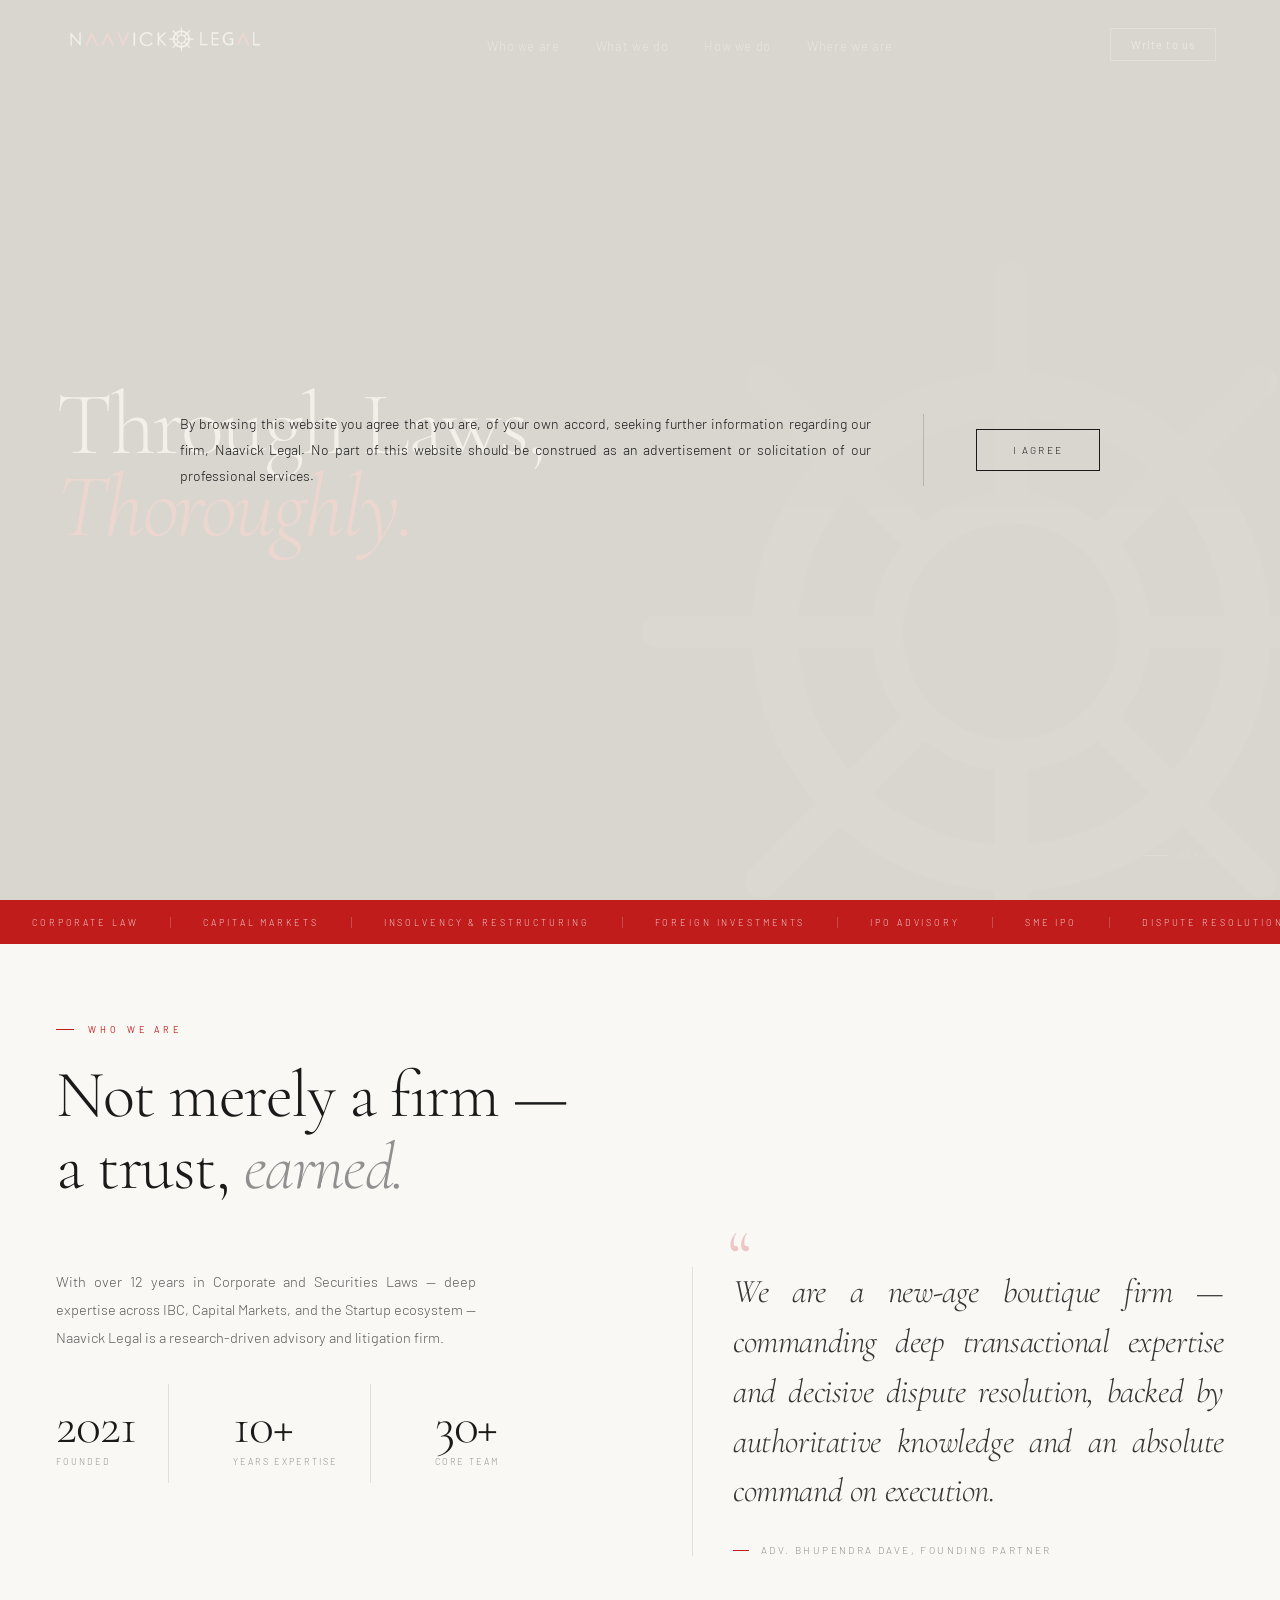
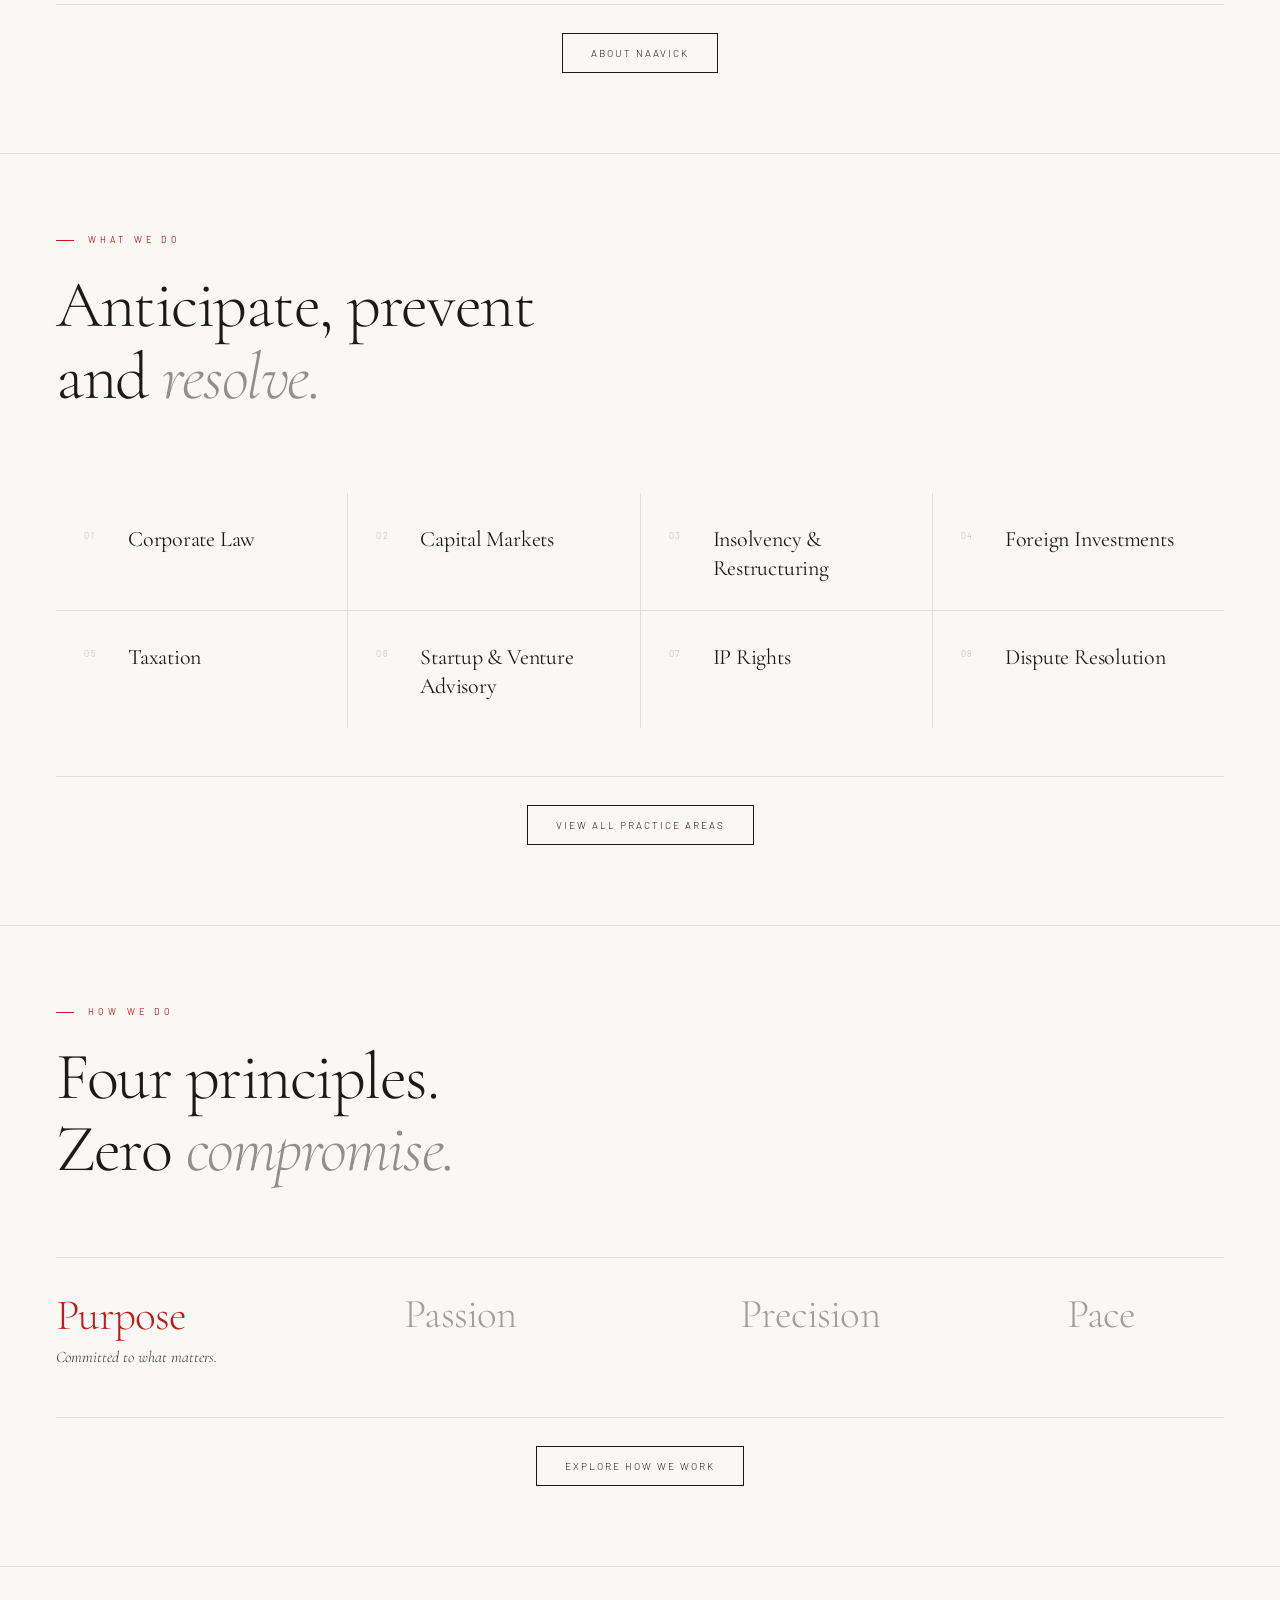
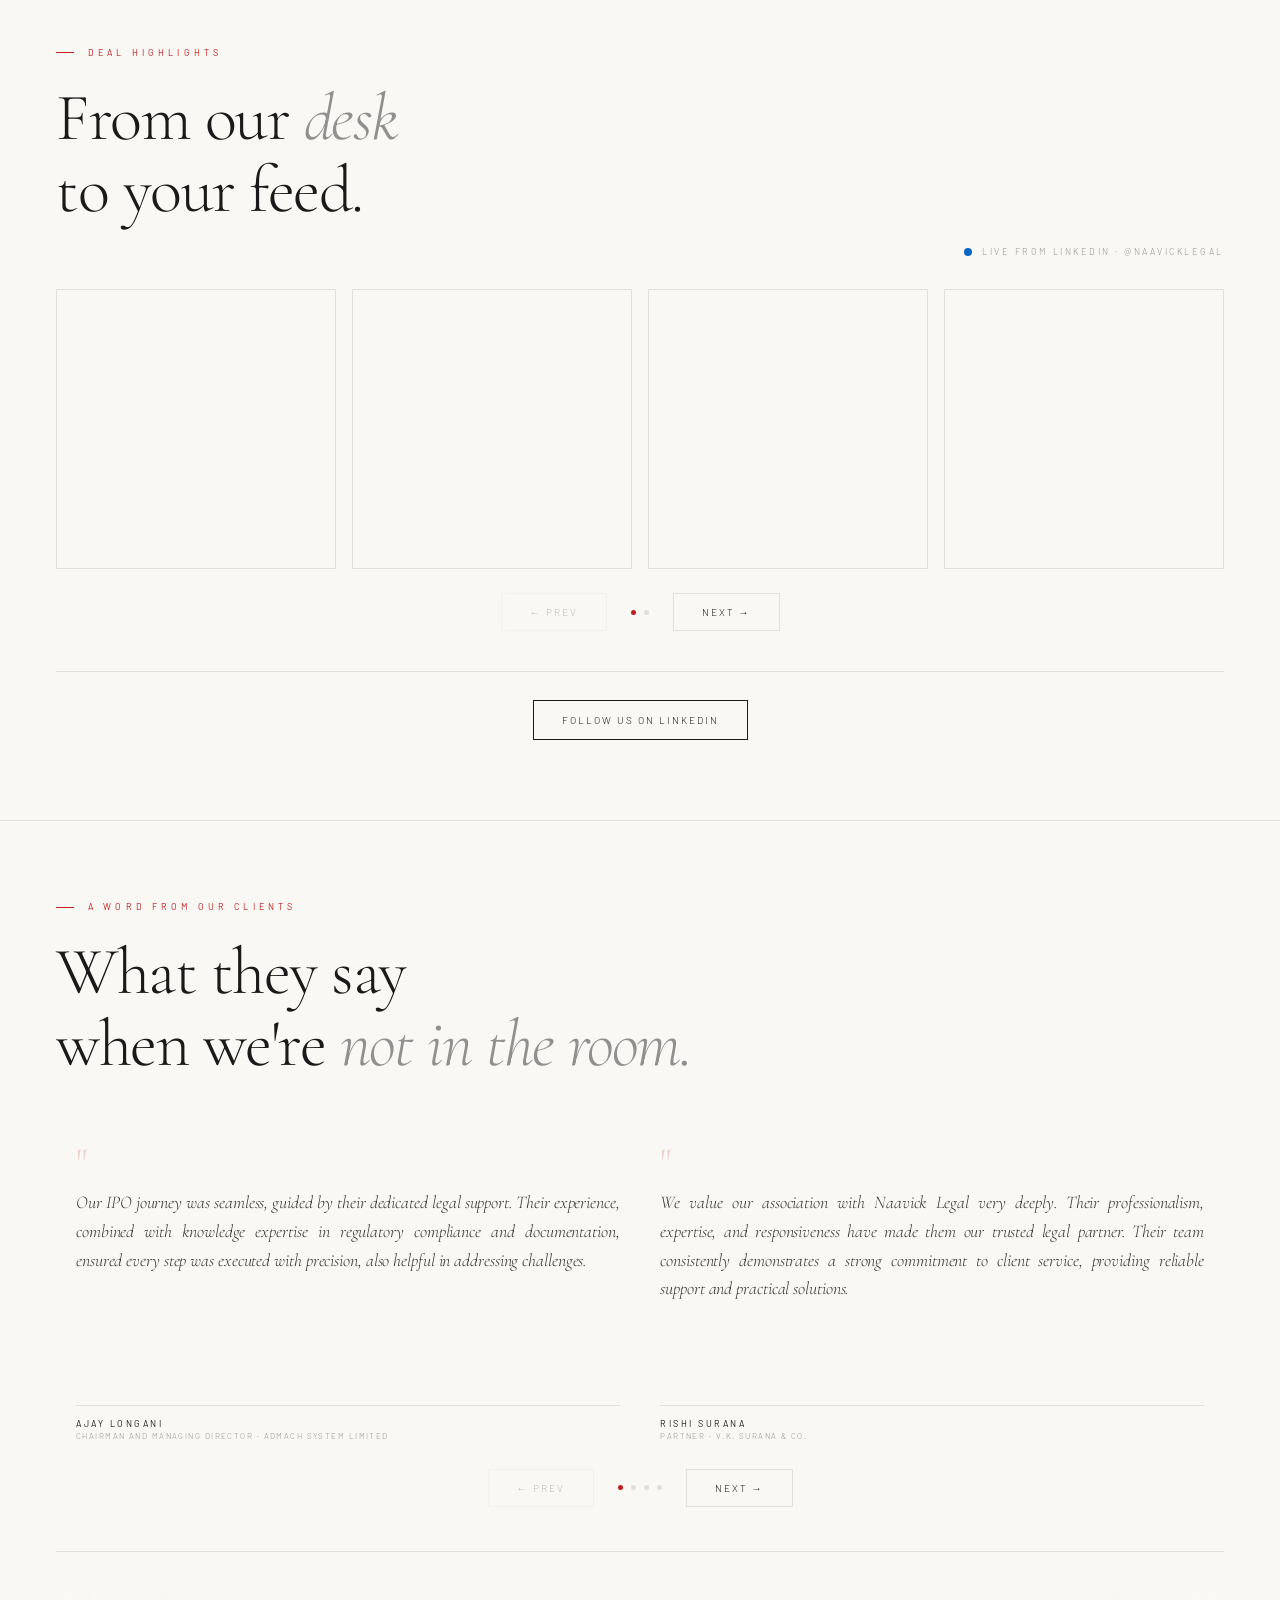
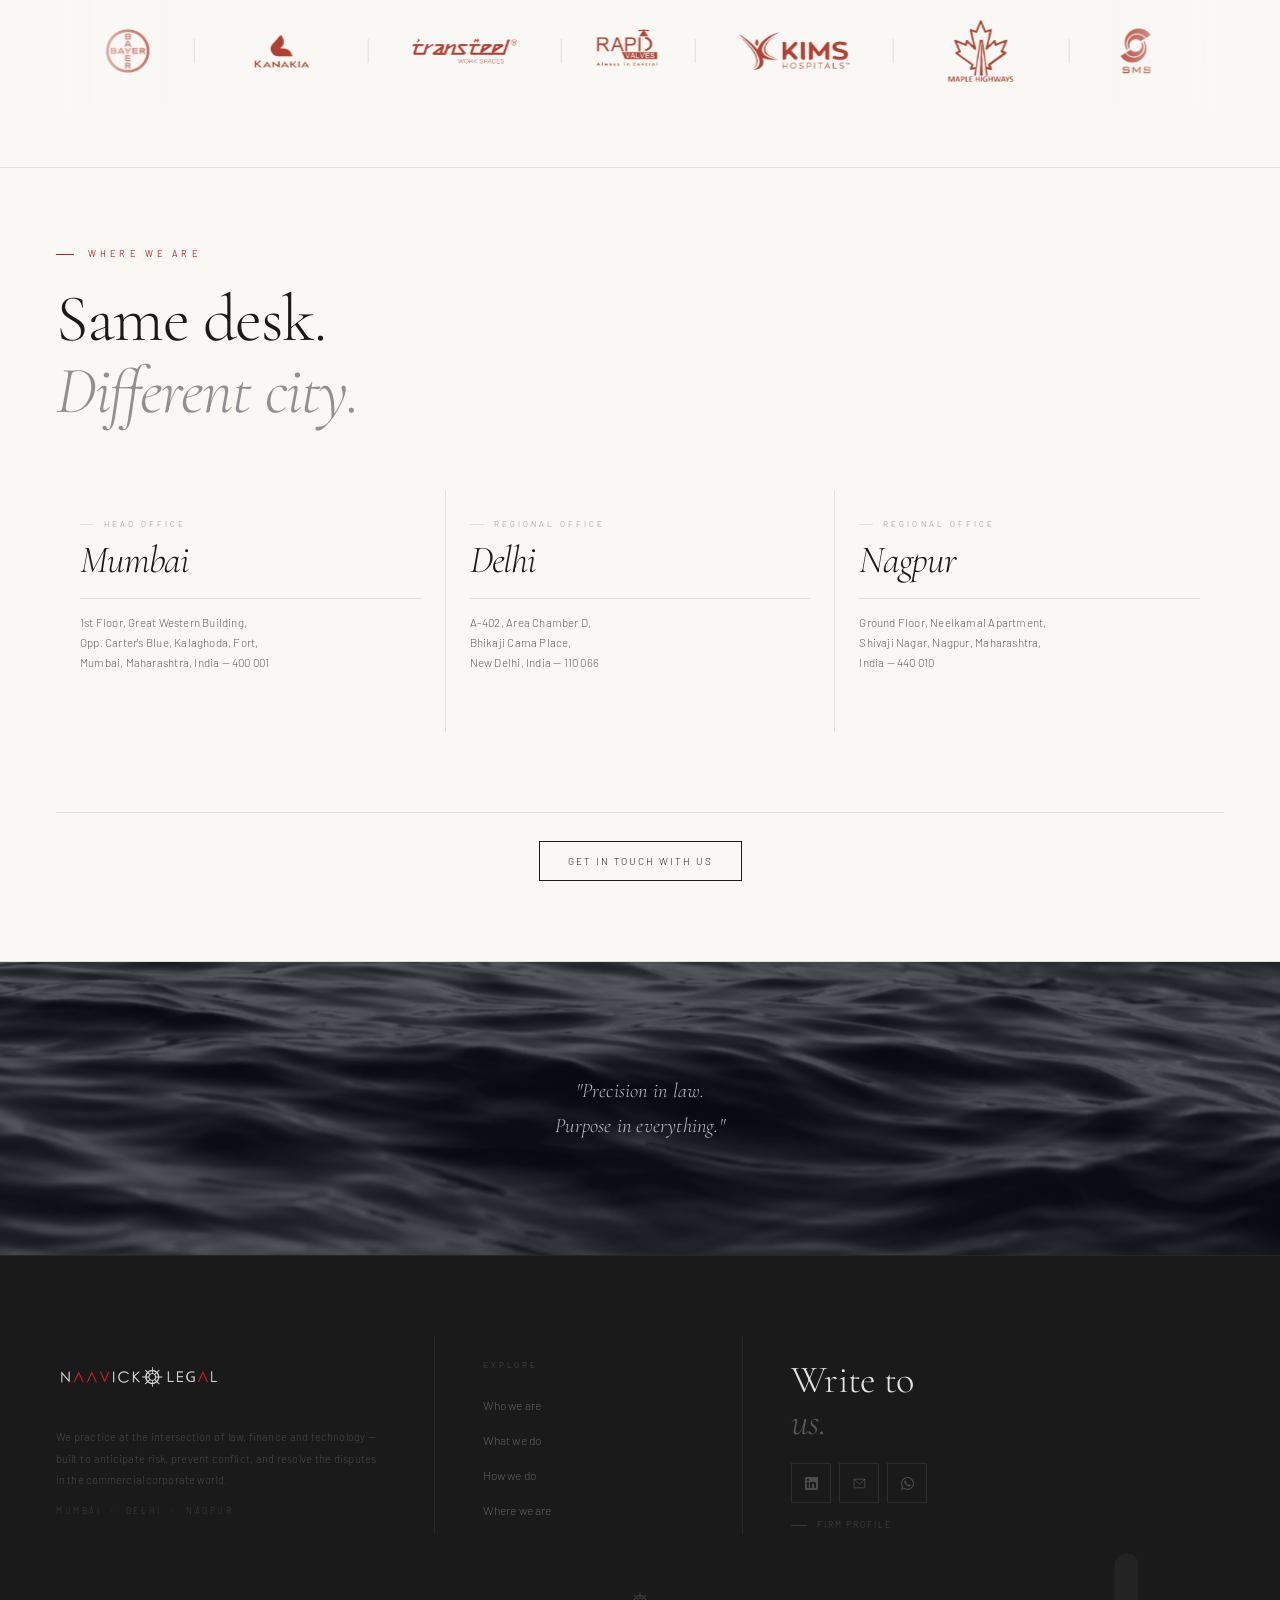
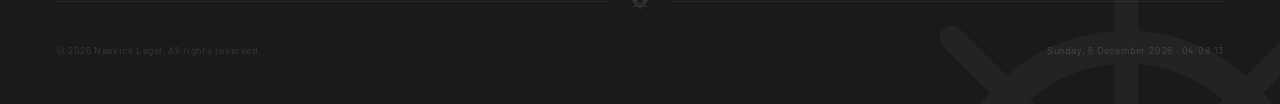
==== index.html @ d35c2efc "Fix LinkedIn carousel specificity bug; change client logos to 3-col on mobile - Fix LinkedIn posts c" ====
<!DOCTYPE html>
<html lang="en">
<head>
<meta charset="UTF-8">
<meta name="viewport" content="width=device-width, initial-scale=1.0, viewport-fit=cover">
<title>Naavick Legal — Through Laws, Thoroughly.</title>
<link rel="preconnect" href="https://fonts.googleapis.com">
<link rel="preconnect" href="https://fonts.gstatic.com" crossorigin>
<link href="https://fonts.googleapis.com/css2?family=Cormorant+Garamond:ital,wght@0,300;0,400;0,500;1,300;1,400;1,500&family=Barlow:wght@300;400&display=swap" rel="stylesheet">
<link rel="stylesheet" href="style.css">
<style>
/* ───── HERO ───── */
.hero{
  min-height:100vh;
  background:var(--ch);
  display:flex;flex-direction:column;
  justify-content:center;
  padding:calc(88px + env(safe-area-inset-top,0px)) 56px 56px;
  position:relative;overflow:hidden;
}
.hero-grid{
  position:absolute;inset:0;z-index:0;
  pointer-events:none;
}
.hero-wheel{
  position:absolute;
  right:-8vw;bottom:-8vw;
  width:58vw;height:58vw;
  opacity:0.055;pointer-events:none;
  filter:invert(1);
  object-fit:contain;
  animation:wheelSpin 400s linear infinite;
  transform-origin:center center;
  z-index:1;
}
@keyframes wheelSpin{
  from{transform:rotate(0deg)}
  to{transform:rotate(360deg)}
}
.hero-loc{
  font-size:9px;letter-spacing:0.42em;text-transform:uppercase;
  color:rgba(255,255,255,0.3);font-weight:300;
  margin-bottom:40px;
  opacity:0;transform:translateY(8px);
  animation:fadeup .75s var(--ease) .2s forwards;
  position:relative;
}
.hero-h{
  font-family:'Cormorant Garamond',serif;
  font-weight:300;font-size:clamp(44px,7vw,104px);
  color:rgba(255,255,255,0.94);
  line-height:0.92;letter-spacing:-0.025em;
  max-width:880px;
  margin-top:0;
  opacity:0;transform:translateY(14px);
  animation:fadeup 1.0s var(--ease) .42s forwards;
  position:relative;
}
.hero-h em{font-style:italic;color:rgba(255,255,255,0.28)}
.hero-bottom{
  display:flex;align-items:flex-end;justify-content:space-between;
  margin-top:64px;flex-wrap:wrap;gap:36px;
  opacity:0;transform:translateY(10px);
  animation:fadeup .8s var(--ease) .68s forwards;
  position:relative;
}
.hero-tagline{
  font-size:13px;color:rgba(255,255,255,0.42);
  font-weight:300;line-height:1.85;max-width:340px;
}
.hero-tagline strong{
  display:block;font-family:'Cormorant Garamond',serif;
  font-weight:300;font-size:19px;color:rgba(255,255,255,0.78);
  margin-bottom:6px;font-style:italic;
}
.hero-actions{display:flex;gap:18px;align-items:center;margin-left:auto}
.btn-hero{
  font-size:10px;letter-spacing:0.2em;text-transform:uppercase;
  color:rgba(255,255,255,0.85);font-weight:300;
  border:0.5px solid rgba(255,255,255,0.3);
  padding:13px 28px;
  transition:background .36s var(--ease),border-color .36s var(--ease),color .36s var(--ease);
}
.btn-hero:hover{background:rgba(255,255,255,0.08);border-color:rgba(255,255,255,0.45)}
/* Task 1 — hero-specific oxblood at 0.88 opacity: quieter than --crim on the near-black hero */
.hero-h em{color:var(--crim);}
.btn-ghost-hero{
  font-size:10px;letter-spacing:0.16em;text-transform:uppercase;
  color:rgba(255,255,255,0.32);font-weight:300;
  transition:color .36s var(--ease);
}
.btn-ghost-hero:hover{color:rgba(255,255,255,0.85)}
.hero-rule{
  position:absolute;bottom:0;left:56px;right:56px;
  height:0.5px;background:rgba(255,255,255,0.07);
}
.scroll-ind{
  position:absolute;right:56px;bottom:40px;
  display:flex;align-items:center;gap:10px;
  font-size:8px;letter-spacing:0.32em;text-transform:uppercase;
  color:rgba(255,255,255,0.22);font-weight:300;
  opacity:0;animation:fadeup .75s var(--ease) 1.18s forwards;
}
.scroll-ind::before{
  content:'';display:block;width:24px;height:0.5px;
  background:rgba(255,255,255,0.22);
}
@keyframes fadeup{to{opacity:1;transform:translateY(0)}}

/* ───── WHO WE ARE (Philosophy) ───── */
.philo-grid{
  display:grid;grid-template-columns:minmax(280px,1.05fr) minmax(280px,0.95fr);
  gap:48px;
  align-items:start;margin-top:32px;
}
.philo-left p{
  font-size:14.5px;color:var(--mid);line-height:1.95;font-weight:300;
  margin-bottom:24px;max-width:420px;text-align:justify;
}
.philo-stats{
  display:flex;gap:32px;margin-top:32px;
}
.philo-stat{padding:16px 32px 16px 0;border-right:0.5px solid var(--mist);margin-right:32px}
.philo-stat:last-child{border-right:none}
.ps-n{
  font-family:'Cormorant Garamond',serif;
  font-weight:300;font-size:52px;color:var(--ch);line-height:1;letter-spacing:-0.02em;
}
.ps-l{
  font-size:9px;letter-spacing:0.22em;text-transform:uppercase;
  color:var(--st);font-weight:300;margin-top:4px;
}
.philo-right{
  border-left:0.5px solid var(--mist);padding-left:40px;
  display:flex;flex-direction:column;justify-content:flex-start;
}
.philo-pull{
  font-family:'Cormorant Garamond',serif;
  font-weight:300;font-style:italic;
  font-size:clamp(22px,2.6vw,34px);
  color:var(--sl);line-height:1.5;letter-spacing:-0.012em;
  margin-bottom:28px;position:relative;text-align:justify;
}
.philo-pull::before{
  content:'\201C';
  font-family:'Cormorant Garamond',serif;
  font-size:clamp(52px,6vw,76px);
  color:var(--crim);opacity:0.22;
  line-height:1;position:absolute;top:-48px;left:-6px;
  font-weight:300;font-style:normal;
}
.philo-detail{
  font-size:10px;letter-spacing:0.24em;text-transform:uppercase;
  color:var(--st);font-weight:300;
  display:flex;align-items:center;gap:12px;
}
.philo-detail::before{
  content:'';display:block;width:16px;height:0.5px;background:var(--crim);flex-shrink:0;
}

/* ───── HOW WE DO ───── */
.principles-grid{
  display:grid;grid-template-columns:repeat(4,minmax(220px,1fr));
  gap:1px;background:var(--mist);
  margin-top:48px;
}
.pr-cell{
  background:var(--ww);
  padding:36px 30px 32px;
  transition:background .36s var(--ease),color .36s var(--ease),border-color .36s var(--ease);
}
.pr-cell:hover{background:var(--iv)}
.pr-n{
  font-family:'Cormorant Garamond',serif;
  font-size:54px;font-weight:300;
  color:rgba(26,26,26,0.06);
  line-height:1;margin-bottom:18px;
  transition:color .36s var(--ease);
}
.pr-cell:hover .pr-n{color:var(--crim);}
.pr-t{
  font-family:'Cormorant Garamond',serif;
  font-weight:400;font-size:24px;
  color:var(--ch);margin-bottom:14px;letter-spacing:-0.01em;
}
.pr-d{
  font-size:14px;color:var(--mid);
  line-height:1.88;font-weight:300;max-width:320px;
}

/* ───── EXPERTISE PREVIEW ───── */
.exp-preview-grid{
  display:grid;grid-template-columns:repeat(4,minmax(240px,1fr));
  gap:1px;background:var(--mist);
  margin-top:48px;
}
.exp-cell{
  background:var(--ww);
  padding:32px 28px 28px;
  display:grid;grid-template-columns:44px 1fr;
  gap:0;align-items:start;
  transition:background .36s var(--ease),color .36s var(--ease),border-color .36s var(--ease);
  position:relative;
}
.exp-cell:hover{background:var(--iv)}
.exp-n{transition:color .36s var(--ease);}
.exp-cell:hover .exp-n{color:var(--crim);}
.exp-cell:hover .exp-arrow{opacity:1;transform:translate(0,0);}

/* ── PRACTICE POPUP ── */
#corp-popup{
  position:fixed;inset:0;z-index:600;
  display:grid;grid-template-columns:1.5fr 1fr;
  opacity:0;pointer-events:none;
  transition:opacity 420ms var(--ease);
}
#corp-popup.open{opacity:1;pointer-events:all;}
.pp-left{
  background:var(--ink);
  display:flex;align-items:center;justify-content:center;
  padding:72px 64px;
  border-right:0.5px solid rgba(249,248,244,0.06);
  position:relative;
}
.pp-left svg{width:100%;max-width:560px;height:auto;}
.pp-right{
  background:var(--ww);
  display:flex;flex-direction:column;justify-content:center;
  padding:80px 64px;
  position:relative;
}
.pp-eyebrow{
  font-family:'Barlow',sans-serif;font-size:8px;letter-spacing:0.38em;
  text-transform:uppercase;color:var(--crim);font-weight:300;
  display:flex;align-items:center;gap:14px;margin-bottom:40px;
}
.pp-eyebrow::before{content:'';display:block;width:22px;height:0.5px;background:var(--crim);}
.pp-h{
  font-family:'Cormorant Garamond',serif;font-weight:300;
  font-size:clamp(44px,4.8vw,68px);color:var(--ch);
  line-height:0.92;letter-spacing:-0.02em;margin-bottom:32px;
}
.pp-h em{font-style:italic;color:rgba(26,26,26,0.3);}
.pp-rule{width:28px;height:0.5px;background:var(--crim);margin-bottom:24px;}
.pp-desc{
  font-size:13px;color:rgba(26,26,26,0.55);font-weight:300;
  line-height:1.9;max-width:300px;margin-bottom:40px;
}
.pp-list{display:flex;flex-direction:column;}
.pp-item{
  font-family:'Barlow',sans-serif;font-size:11px;font-weight:300;
  color:rgba(26,26,26,0.6);letter-spacing:0.04em;
  padding:12px 0;border-bottom:0.5px solid rgba(26,26,26,0.08);
  display:flex;align-items:center;gap:14px;
}
.pp-item::before{content:'';width:3px;height:3px;background:var(--crim);border-radius:50%;flex-shrink:0;}
.pp-close{
  position:absolute;top:36px;right:44px;
  font-family:'Barlow',sans-serif;font-size:10px;letter-spacing:0.22em;
  text-transform:uppercase;color:rgba(26,26,26,0.4);font-weight:300;
  background:none;border:none;cursor:pointer;transition:color .3s var(--ease);
  z-index:601;pointer-events:none;
}
#corp-popup.open .pp-close{pointer-events:auto;}
.pp-close:hover{color:var(--ch);}
.exp-n{
  font-family:'Barlow',sans-serif;
  font-size:9px;font-weight:300;
  color:var(--sv);letter-spacing:0.18em;padding-top:5px;
}
.exp-content{display:flex;flex-direction:column}
.exp-title{
  font-family:'Cormorant Garamond',serif;
  font-weight:400;font-size:22px;color:var(--ch);
  letter-spacing:-0.01em;line-height:1.3;
}
.exp-arrow{
  position:absolute;top:24px;right:20px;
  font-size:11px;color:var(--crim);
  opacity:0;transform:translate(-3px,3px);
  transition:opacity .3s var(--ease),transform .3s var(--ease);
  display:block;pointer-events:none;
  font-style:normal;
}
.exp-all{
  text-align:center;margin-top:48px;
  padding-top:28px;border-top:0.5px solid var(--mist);
}

/* ───── DEAL HIGHLIGHTS (LinkedIn) ───── */
.deals-header{
  display:flex;justify-content:space-between;align-items:flex-end;
  margin-bottom:32px;flex-wrap:wrap;gap:16px;
}
.deals-meta{
  font-size:9px;letter-spacing:0.28em;text-transform:uppercase;
  color:var(--st);font-weight:300;display:flex;align-items:center;gap:10px;
}
.deals-meta::before{
  content:'';width:8px;height:8px;border-radius:50%;background:#0A66C2;
  display:block;
}
.deals-carousel{overflow:hidden;width:100%;}
.deals-track{
  display:flex;
  transition:transform 600ms var(--ease);
  width:200%;
}
.deals-slide{
  width:50%;display:grid;
  grid-template-columns:repeat(4,1fr);
  gap:16px;flex-shrink:0;
}
.deals-slide iframe,.deals-slide .li-post{
  width:100%;height:280px;
  border:0.5px solid var(--mist);
  background:var(--ww);display:block;
}
.li-post{position:relative;overflow:hidden;}
.li-post::before{
  content:'';position:absolute;inset:0;
  background:linear-gradient(90deg,var(--iv) 0%,var(--ww) 50%,var(--iv) 100%);
  background-size:200% 100%;
  animation:liShimmer 2.2s linear infinite;
}
.li-post.loaded::before{display:none;}
.li-post iframe{position:absolute;inset:0;width:100%;height:100%;border:none;}
@keyframes liShimmer{
  from{background-position:200% 0}
  to{background-position:-200% 0}
}
.deals-nav{
  display:flex;align-items:center;justify-content:center;
  gap:24px;margin-top:24px;
}
.deals-nav-btn{
  font-family:'Barlow',sans-serif;
  font-size:10px;letter-spacing:0.2em;text-transform:uppercase;
  color:var(--ch);font-weight:300;
  background:none;border:0.5px solid var(--mist);
  padding:12px 28px;cursor:pointer;
  transition:background .36s var(--ease),border-color .36s var(--ease),color .36s var(--ease);
}
.deals-nav-btn:hover{border-color:var(--sl);background:var(--iv)}
.deals-nav-btn:disabled{opacity:0.28;cursor:default;pointer-events:none}
.deals-dots{display:flex;gap:8px;align-items:center}
.deals-dot{width:5px;height:5px;border-radius:50%;background:var(--mist);display:inline-block;transition:background .36s var(--ease)}
.deals-dot.active{background:var(--crim)}
@media(max-width:960px){
  .deals-slide{grid-template-columns:repeat(2,1fr);}
}
@media(max-width:600px){
  .deals-header{flex-direction:column;align-items:flex-start;gap:12px;}
  .deals-nav{display:none;}
  .deals-carousel{overflow-x:auto;overflow-y:hidden;-webkit-overflow-scrolling:touch;scroll-snap-type:x mandatory;scroll-behavior:smooth;}
  .deals-track{width:auto !important;transform:none !important;transition:none !important;display:flex;flex-direction:row;flex-wrap:nowrap;}
  .deals-slide{width:auto !important;display:flex !important;flex-direction:row;flex-wrap:nowrap;gap:0;flex-shrink:0;}
  .deals-slide .li-post{width:calc(100vw - 40px) !important;height:400px !important;flex-shrink:0;scroll-snap-align:start;margin-right:0;}
}

/* ───── TESTIMONIALS + CLIENTELE ───── */
.social-proof{
  background:var(--ww);overflow:hidden;
  border-bottom:0.5px solid var(--mist);
  padding:80px 56px 56px;
  min-height:auto;display:flex;flex-direction:column;justify-content:flex-start;
}
.test-header-centered{
  margin-bottom:48px;
}
.test-carousel{overflow:hidden;width:100%;}
.test-track{
  display:flex;
  transition:transform 600ms var(--ease);
  width:400%;
}
.test-slide{
  width:25%;display:grid;
  grid-template-columns:repeat(2,1fr);
  gap:0.5px;background:var(--mist);
  flex-shrink:0;
}
.test-slide-single{grid-template-columns:1fr;max-width:50%;}
.test-card{
  background:var(--ww);
  padding:20px;
  display:flex;flex-direction:column;
  transition:background .36s var(--ease),color .36s var(--ease),border-color .36s var(--ease);
}
.test-card:hover{background:var(--iv)}
.test-qmark{
  font-family:'Cormorant Garamond',serif;
  font-size:40px;line-height:0.7;color:rgba(192,28,28,.18);
  font-weight:300;display:block;margin-bottom:12px;
  transition:color .36s var(--ease);
}
.test-card:hover .test-qmark{color:var(--crim);}
.test-qt{
  font-family:'Cormorant Garamond',serif;
  font-weight:300;font-style:italic;
  font-size:clamp(14px,1.4vw,18px);
  color:var(--sl);line-height:1.6;
  flex:1;letter-spacing:-0.005em;margin-bottom:16px;text-align:justify;
}
.test-author-block{
  border-top:0.5px solid var(--mist);
  padding-top:12px;
}
.test-an{
  font-family:'Barlow',sans-serif;
  font-size:9px;letter-spacing:0.28em;
  text-transform:uppercase;color:var(--ch);
  font-weight:400;margin-bottom:2px;
}
.test-ar{
  font-size:8px;letter-spacing:0.18em;
  text-transform:uppercase;color:var(--st);font-weight:300;
}
.test-nav{
  display:flex;align-items:center;justify-content:center;
  gap:24px;margin-top:8px;padding-bottom:12px;
}
.test-nav-btn{
  font-family:'Barlow',sans-serif;
  font-size:10px;letter-spacing:0.2em;text-transform:uppercase;
  color:var(--ch);font-weight:300;background:none;
  border:0.5px solid var(--mist);padding:12px 28px;
  cursor:pointer;
  transition:background .36s var(--ease),border-color .36s var(--ease),color .36s var(--ease);
}
.test-nav-btn:hover{border-color:var(--sl);background:var(--iv)}
.test-nav-btn:disabled{opacity:0.28;cursor:default;pointer-events:none}
.test-dots{display:flex;gap:8px;align-items:center;}
.test-dot{
  width:5px;height:5px;border-radius:50%;
  background:var(--mist);border:none;
  cursor:pointer;transition:background .3s var(--ease);padding:0;
}
.test-dot.active{background:var(--crim)}

/* clients strip */
.sp-rule{height:0.5px;background:var(--mist);margin:32px 0;}
.sp-clients{padding:8px 0 0;}
.sp-marquee{
  width:100%;overflow:hidden;position:relative;
}
.sp-marquee::before,.sp-marquee::after{
  content:'';position:absolute;top:0;bottom:0;width:120px;z-index:5;pointer-events:none;
}
.sp-marquee::before{left:0;background:linear-gradient(to right,var(--ww),transparent)}
.sp-marquee::after{right:0;background:linear-gradient(to left,var(--ww),transparent)}
.sp-track{
  display:flex;align-items:center;gap:0;width:max-content;
  will-change:transform;
  backface-visibility:hidden;
  -webkit-backface-visibility:hidden;
}
.sp-pill{
  padding:0 32px;
  display:flex;align-items:center;
  position:relative;
}
.sp-pill::after{
  content:'';position:absolute;right:0;top:50%;
  transform:translateY(-50%);
  width:0.5px;height:24px;background:var(--mist);
}
.sp-logo{
  height:38px;width:auto;display:block;
  filter:brightness(0) saturate(100%) invert(18%) sepia(95%) saturate(1400%) hue-rotate(343deg) brightness(1.05) contrast(1.1);
  opacity:0.85;
}
.sp-logo-lg{height:70px;}
.sp-logo-xl{height:110px;}
.sp-logo-xxl{height:120px;}
.sp-logo-multiply{mix-blend-mode:multiply;filter:sepia(1) saturate(8) hue-rotate(315deg) brightness(0.72) contrast(1.2);}

/* ───── WHERE WE ARE ───── */
.where-section{background:var(--ww);padding:80px 56px;border-bottom:0.5px solid var(--mist);display:flex;flex-direction:column;justify-content:flex-start;}
.where-head{display:flex;flex-direction:column;gap:0;max-width:760px;margin-bottom:32px;}
.where-grid{display:grid;grid-template-columns:repeat(3,minmax(200px,1fr));gap:1px;background:var(--mist);margin-bottom:32px;}
.wloc-card{background:var(--ww);padding:28px 24px 24px;display:flex;flex-direction:column;gap:0;position:relative;overflow:hidden;transition:background 0.8s cubic-bezier(0.25,0.46,0.45,0.94);}
.wloc-card:hover{background:var(--ch);}
.wloc-img{position:absolute;inset:0;width:100%;height:100%;object-fit:cover;opacity:0;filter:grayscale(100%) brightness(0.45) contrast(1.1);transition:opacity 0.9s cubic-bezier(0.25,0.46,0.45,0.94);pointer-events:none;z-index:0;}
.wloc-card:hover .wloc-img{opacity:1;}
.wloc-header,.wloc-tag,.wloc-city,.wloc-addr,.wloc-note{position:relative;z-index:2;}
.wloc-header{display:flex;justify-content:space-between;align-items:center;margin-bottom:14px;}
.wloc-tag{font-family:'Barlow',sans-serif;font-size:8px;letter-spacing:0.38em;text-transform:uppercase;color:var(--st);font-weight:300;display:flex;align-items:center;gap:10px;transition:color 0.6s cubic-bezier(0.25,0.46,0.45,0.94);}
.wloc-tag::before{content:'';display:block;width:14px;height:0.5px;background:var(--mist);transition:background 0.6s cubic-bezier(0.25,0.46,0.45,0.94);}
.wloc-card:hover .wloc-tag{color:rgba(255,255,255,0.55);}
.wloc-card:hover .wloc-tag::before{background:rgba(255,255,255,0.3);}
.wloc-index{font-family:'Barlow',sans-serif;font-size:9px;letter-spacing:0.16em;color:var(--mist);font-weight:300;transition:color 0.6s cubic-bezier(0.25,0.46,0.45,0.94);}
.wloc-card:hover .wloc-index{color:rgba(255,255,255,0.2);}
.wloc-city{font-family:'Cormorant Garamond',serif;font-weight:300;font-style:italic;font-size:clamp(28px,3vw,40px);color:var(--ch);line-height:0.92;letter-spacing:-0.03em;margin-bottom:20px;transition:color 0.6s cubic-bezier(0.25,0.46,0.45,0.94),text-shadow 0.6s cubic-bezier(0.25,0.46,0.45,0.94);}
.wloc-card:hover .wloc-city{color:#fff;text-shadow:0 2px 20px rgba(0,0,0,0.9);}
.wloc-addr{font-size:11.5px;color:var(--mid);font-weight:300;line-height:1.72;letter-spacing:0.018em;border-top:0.5px solid var(--mist);padding-top:14px;margin-bottom:16px;flex:1;transition:color 0.6s cubic-bezier(0.25,0.46,0.45,0.94),border-color 0.6s cubic-bezier(0.25,0.46,0.45,0.94);}
.wloc-card:hover .wloc-addr{color:rgba(255,255,255,0.72);border-top-color:rgba(255,255,255,0.15);}
.wloc-note{opacity:0;transition:opacity 0.6s cubic-bezier(0.25,0.46,0.45,0.94);}
.wloc-note-court{font-family:'Barlow',sans-serif;font-size:7.5px;letter-spacing:0.26em;text-transform:uppercase;color:rgba(255,255,255,0.42);font-weight:300;}
.wloc-card:hover .wloc-note{opacity:1;}
@media(max-width:960px){.where-head{gap:20px;}.where-grid{grid-template-columns:1fr;}}

/* ───── GET IN TOUCH (Home version) ───── */
.touch-section{
  background:var(--ink);padding:72px 56px 72px;
  border-bottom:0.5px solid rgba(255,255,255,0.04);
  position:relative;overflow:hidden;
  display:flex;flex-direction:column;justify-content:flex-start;
}
.touch-wheel{
  position:absolute;
  right:-10vw;top:50%;transform:translateY(-50%);
  width:48vw;height:48vw;
  opacity:0.025;pointer-events:none;
}
.touch-content{position:relative;display:grid;grid-template-columns:1fr 1fr;gap:80px;align-items:end}
.touch-eye{
  font-size:9px;letter-spacing:0.4em;text-transform:uppercase;
  color:var(--crim);font-weight:400;margin-bottom:32px;
}
.touch-h{
  font-family:'Cormorant Garamond',serif;
  font-weight:300;font-size:clamp(40px,5.5vw,84px);
  color:rgba(255,255,255,0.93);
  line-height:0.98;letter-spacing:-0.022em;
  margin-bottom:0;
}
.touch-h em{font-style:italic;color:rgba(255,255,255,0.28)}
.touch-right{
  display:flex;flex-direction:column;gap:24px;
}
.touch-row{
  display:flex;justify-content:space-between;align-items:baseline;
  padding-bottom:18px;border-bottom:0.5px solid rgba(255,255,255,0.07);
  transition:border-color .36s var(--ease);
}
.touch-row:hover{border-bottom-color:rgba(255,255,255,0.3)}
.touch-row a{
  font-size:14px;color:rgba(255,255,255,0.62);
  font-weight:300;letter-spacing:0.02em;
  transition:color .36s var(--ease);
}
.touch-row a:hover{color:rgba(255,255,255,0.95)}
.touch-row-l{
  font-size:8.5px;letter-spacing:0.26em;text-transform:uppercase;
  color:rgba(255,255,255,0.28);font-weight:300;
}
.touch-cta{
  margin-top:24px;align-self:flex-start;
  font-size:10px;letter-spacing:0.22em;text-transform:uppercase;
  color:rgba(255,255,255,0.88);font-weight:300;
  border:0.5px solid rgba(255,255,255,0.3);padding:16px 32px;
  transition:background .36s var(--ease),border-color .36s var(--ease),color .36s var(--ease);
  display:inline-block;
}
.touch-cta:hover{background:var(--crim);border-color:var(--crim);color:var(--ww)}

/* ───── RESPONSIVE ───── */
@media(max-width:960px){
  .hero{padding:calc(88px + env(safe-area-inset-top,0px)) 28px 44px}
  .hero-h{font-size:clamp(34px,9vw,62px)}
  .hero-bottom{margin-top:36px;gap:20px}
  .hero-wheel{width:44vw;height:44vw;right:-4vw;bottom:-4vw;}
  .philo-grid{grid-template-columns:1fr 1fr;}
  .principles-grid{grid-template-columns:repeat(2,1fr);}
  .exp-preview-grid{grid-template-columns:repeat(2,1fr)}
  .exp-all{margin-top:32px}
  .test-wrap{padding:48px 28px 36px}
  .test-arrow-prev{left:8px}
  .test-arrow-next{right:8px}
  .test-header-centered{margin-bottom:32px}
  .social-proof{padding:48px 28px 36px}
  .touch-section{padding:56px 28px}
  .touch-wheel{width:36vw;height:36vw;right:-4vw;}
  .touch-content{grid-template-columns:1fr;gap:36px}
  .scroll-ind{display:none}
  .where-section{padding:48px 28px}
}
@media(max-width:600px){
  /* ── Hero ── */
  .test-arrow{display:none}
  .hero{padding:calc(88px + env(safe-area-inset-top,0px)) 20px 32px}
  .hero-h{font-size:clamp(28px,9.5vw,46px)}
  @keyframes wheelSpinPhone{
    from{transform:translateY(-50%) rotate(0deg)}
    to{transform:translateY(-50%) rotate(360deg)}
  }
  .hero-wheel{
    width:52vw;height:52vw;
    right:-6vw;top:50%;bottom:auto;
    animation:wheelSpinPhone 400s linear infinite;
  }
  .hero-loc{margin-bottom:16px}
  .hero-bottom{margin-top:22px;gap:14px;flex-direction:column;align-items:flex-start}
  .hero-actions{margin-left:0;gap:12px;width:auto}
  .hero-tagline{font-size:12px;max-width:100%}
  .hero-tagline strong{font-size:16px}
  /* ── Philosophy ── */
  .philo-grid{grid-template-columns:1fr;gap:24px;}
  .philo-left p{font-size:13px;margin-bottom:14px}
  .philo-right{border-left:none;padding-left:0;border-top:0.5px solid var(--mist);padding-top:22px;}
  .philo-pull{font-size:clamp(16px,5vw,22px);}
  .philo-stats{flex-wrap:wrap;gap:12px;margin-top:16px}
  .philo-stat{padding:10px 14px 10px 0;margin-right:0;border-right:none;}
  .ps-n{font-size:32px}
  /* ── Principles ── */
  .principles-grid{grid-template-columns:1fr;}
  .pr-cell{padding:20px 16px 18px}
  .pr-n{font-size:32px;margin-bottom:8px}
  .pr-t{font-size:18px;margin-bottom:6px}
  .pr-d{font-size:12.5px}
  /* ── Experience ── */
  .exp-preview-grid{grid-template-columns:1fr;}
  .exp-cell{padding:18px 14px 14px}
  .exp-title{font-size:18px}
  .exp-all{margin-top:20px;padding-top:14px}
  /* ── Testimonials ── */
  .test-wrap{padding:36px 20px 24px}
  .test-header-centered{margin-bottom:20px}
  .test-nav{display:none;}
  .test-carousel{overflow-x:auto;overflow-y:hidden;-webkit-overflow-scrolling:touch;scroll-snap-type:x mandatory;scroll-behavior:smooth;}
  .test-track{width:auto !important;transform:none !important;transition:none;display:flex;flex-direction:row;flex-wrap:nowrap;}
  .test-slide{width:auto;display:flex;flex-direction:row;gap:0;flex-shrink:0;background:none;}
  .test-slide-single{max-width:none;}
  .test-card{width:calc(100vw - 40px);flex-shrink:0;scroll-snap-align:start;padding:18px 16px 16px;border:0.5px solid var(--mist);}
  .test-qt{font-size:14px}
  .test-qmark{font-size:30px;margin-bottom:8px}
  /* ── Clients / Social Proof ── */
  .social-proof{padding:36px 20px 24px;}
  .sp-logo{height:24px}
  .sp-logo-lg{height:40px}
  .sp-logo-xl{height:54px}
  .sp-logo-xxl{height:62px}
  .sp-pill{padding:0 16px}
  .sp-pill img{max-height:36px !important;width:auto !important;}
  .sp-rule{margin:16px 0}
  /* ── Where ── */
  .where-section{padding:36px 20px}
  .where-grid{grid-template-columns:1fr;margin-bottom:16px}
  .wloc-card{padding:18px 14px 14px}
  .wloc-city{font-size:clamp(22px,6vw,32px);margin-bottom:12px}
  .wloc-addr{font-size:10px;line-height:1.62;padding-top:10px;margin-bottom:10px}
  /* ── Touch ── */
  .touch-section{padding:44px 20px}
  .touch-wheel{width:52vw;height:52vw;right:-4vw;}
  .touch-h{font-size:clamp(27px,9vw,42px)}
  .touch-eye{margin-bottom:16px}
  .touch-right{gap:12px}
  .touch-row{padding-bottom:10px}
  .touch-row a{font-size:12.5px}
  .touch-cta{padding:11px 20px;font-size:9px;letter-spacing:0.18em}
  #disclaimerOverlay{padding:0 20px !important;}
  .disc-inner{flex-direction:column !important;gap:20px !important;align-items:flex-start !important;}
  .disc-divider{display:none !important;}
}

/* ───── HOW WE DO — PRINCIPLES ───── */
.pi-scene{
  margin-top:40px;width:100%;
  flex-grow:1;display:flex;flex-direction:column;justify-content:center;
}
.pi-connector{
  position:relative;height:0.5px;
  background:var(--mist);
  margin-bottom:36px;
}
.pi-seg{
  position:absolute;
  top:0;left:0;width:0;height:0.5px;
  background:var(--crim);
  pointer-events:none;
  transition:left .65s var(--ease),width .65s var(--ease);
}
.pi-indicator{
  position:absolute;
  top:50%;left:0;
  transform:translate(-50%,-50%);
  width:20px;height:20px;
  opacity:0;
  pointer-events:none;
  transition:left .65s var(--ease),opacity .3s var(--ease);
}
.pi-scene.pi-active .pi-indicator{opacity:1;}
.pi-ind-img{
  width:20px;height:20px;
  object-fit:contain;display:block;
  filter:brightness(0) saturate(100%) invert(18%) sepia(95%)
         saturate(1400%) hue-rotate(343deg) brightness(1.05) contrast(1.1);
  animation:wheelSpin 10s linear infinite;
  transform-origin:50% 50%;
  will-change:transform;
}
.pi-cols{display:flex;justify-content:space-between;width:100%;}
.pi-col{cursor:default;flex-shrink:0;}
.pi-w{
  font-family:'Cormorant Garamond',serif;font-weight:300;
  font-size:clamp(24px,3.2vw,44px);
  color:rgba(13,13,13,0.38);
  line-height:1;letter-spacing:-0.022em;
  display:inline-block;
  transition:color .45s cubic-bezier(0.25,0.46,0.45,0.94),transform .45s cubic-bezier(0.25,0.46,0.45,0.94);
  transform-origin:left top;
}
.pi-scene.pi-active .pi-w{color:rgba(13,13,13,0.1);}
.pi-col.pi-on .pi-w{color:var(--crim);transform:scale(1.06);transition:color .45s cubic-bezier(0.25,0.46,0.45,0.94),transform .45s cubic-bezier(0.25,0.46,0.45,0.94);}
.pi-tag{
  font-family:'Cormorant Garamond',serif;font-style:italic;
  font-size:clamp(13px,1.25vw,16px);
  color:var(--sl);letter-spacing:0em;line-height:1.5;
  display:block;margin:10px 0 0;padding:0;
  opacity:0;transform:translateY(4px);
  transition:opacity .4s var(--ease),transform .4s var(--ease);
}
.pi-col.pi-on .pi-tag{opacity:1;transform:translateY(0);}
@media(max-width:960px){
  .pi-scene{flex-grow:0;justify-content:flex-start;}
  .pi-cols{flex-wrap:wrap;justify-content:flex-start;gap:28px;}
  .pi-col{flex:0 0 calc(50% - 14px);}
  .pi-connector,.pi-indicator,.pi-seg{display:none;}
  .pi-tag{opacity:1;transform:translateY(0);}
}
/* ── PULL-QUOTE CLOSING ── */
.pull-close{position:relative;overflow:hidden;padding:112px 56px 112px;text-align:center;display:flex;align-items:center;justify-content:center;}
.pull-close-water{position:absolute;left:0;right:0;top:-40%;height:180%;pointer-events:none;will-change:transform;overflow:hidden;}
@keyframes waterDrift{0%{transform:translate(0%,0%);}25%{transform:translate(-5%,-3%);}50%{transform:translate(-8%,-1%);}75%{transform:translate(-4%,-4%);}100%{transform:translate(0%,0%);}}
.pull-close-water-inner{position:absolute;inset:-12%;background:url('Content/Global%20Images/water texture.jpg') center center/cover no-repeat;will-change:transform;animation:waterDrift 52s ease-in-out infinite;filter:grayscale(100%);}
.pull-close::after{content:'';position:absolute;inset:0;pointer-events:none;z-index:1;background:rgba(4,10,20,0.58);}
.pull-close-inner{position:relative;z-index:2;}
.pull-close-quote{font-family:'Cormorant Garamond',serif;font-style:italic;font-weight:300;font-size:clamp(16px,1.6vw,22px);color:rgba(255,255,255,0.72);line-height:1.7;letter-spacing:0.01em;max-width:560px;margin:0 auto;}
@media(max-width:960px){.pull-close{padding:36px 28px 32px;}.pull-close-quote{font-size:clamp(18px,5.5vw,30px);}}
@media(max-width:600px){
  .pull-close{padding:32px 20px 28px;min-height:260px;}
  .pull-close-water{top:-100%;height:300%;}
  .pull-close-water-inner{inset:-18%;background-size:130% auto;}
  .pull-close-quote{font-size:clamp(16px,5vw,22px);}
}
.disc-btn{
  font-family:'Barlow',sans-serif;font-weight:300;
  font-size:10px;letter-spacing:0.22em;text-transform:uppercase;
  color:var(--ch);background:transparent;
  border:0.5px solid var(--ch);padding:14px 36px;
  cursor:pointer;flex-shrink:0;
  transition:background .36s var(--ease),color .36s var(--ease),border-color .36s var(--ease);
}
.disc-btn:hover{background:var(--ch);color:var(--ww);}
</style>
</head>
<body>

<!-- DISCLAIMER OVERLAY -->
<div id="disclaimerOverlay" style="
  position:fixed;inset:0;z-index:9999;
  background:rgba(244,241,234,0.88);
  display:flex;align-items:center;justify-content:center;
  padding:0 56px;
  opacity:1;transition:opacity .45s cubic-bezier(0.25,0.46,0.45,0.94);
">
  <div class="disc-inner" style="max-width:920px;width:100%;display:flex;align-items:center;gap:52px;">
    <p style="
      font-family:'Barlow',sans-serif;font-weight:300;
      font-size:14px;color:var(--ch);line-height:1.85;
      flex:1;text-align:justify;
    ">By browsing this website you agree that you are, of your own accord, seeking further information regarding our firm, Naavick Legal. No part of this website should be construed as an advertisement or solicitation of our professional services.</p>
    <div class="disc-divider" style="width:0.5px;height:72px;background:rgba(26,26,26,0.18);flex-shrink:0;"></div>
    <button onclick="acceptDisclaimer()" class="disc-btn">I agree</button>
  </div>
</div>

<script>
(function(){
  if(sessionStorage.getItem('nl_disc')){
    var o=document.getElementById('disclaimerOverlay');
    if(o) o.style.display='none';
  }
})();
function acceptDisclaimer(){
  sessionStorage.setItem('nl_disc','1');
  var o=document.getElementById('disclaimerOverlay');
  o.style.opacity='0';
  setTimeout(function(){o.style.display='none';},460);
}
</script>

<!-- NAV -->
<nav class="site-nav" id="siteNav">
  <a href="index.html" class="nav-logo">
    <img class="nav-logo-img nav-logo-white" src="Content/Brand Assets/logo1-white.png" alt="Naavick Legal">
    <img class="nav-logo-img nav-logo-black" src="Content/Brand Assets/logo1-black.png" alt="Naavick Legal">
  </a>
  <ul class="nav-links">
    <li><a href="who-we-are.html">Who we are</a></li>
    <li><a href="what-we-do.html">What we do</a></li>
    <li><a href="how-we-do.html">How we do</a></li>
    <li><a href="where-we-are.html">Where we are</a></li>
  </ul>
  <a href="mailto:office@naavick.com" class="nav-cta">Write to us</a>
  <div class="nav-mobile-btn" onclick="openMenu()"><span></span><span></span></div>
</nav>

<!-- MOBILE MENU -->
<div class="mobile-menu" id="mobileMenu">
  <div class="mobile-close" onclick="closeMenu()">Close ✕</div>
  <ul class="mobile-nav-links">
    <li><a href="who-we-are.html">Who we are</a></li>
    <li><a href="what-we-do.html">What we do</a></li>
    <li><a href="how-we-do.html">How we do</a></li>
    <li><a href="where-we-are.html">Where we are</a></li>
  </ul>
  <div class="mobile-nav-contact">
    office@naavick.com<br>+91 730 698 6335<br>Mumbai · Delhi · Nagpur
  </div>
</div>

<!-- HERO -->
<section class="hero">
  <img class="hero-wheel" src="Content/Brand Assets/wheel-element-1.png" alt="" aria-hidden="true">


  <h1 class="hero-h">Through Laws,<br><em>Thoroughly.</em></h1>
  <div class="hero-rule"></div>
  <div class="scroll-ind">Scroll</div>
</section>

<!-- MARQUEE -->
<div class="marquee-wrap" aria-hidden="true">
  <div class="marquee-track">
    <span class="marquee-item">Corporate Law</span>
    <span class="marquee-item">Capital Markets</span>
    <span class="marquee-item">Insolvency & Restructuring</span>
    <span class="marquee-item">Foreign Investments</span>
    <span class="marquee-item">IPO Advisory</span>
    <span class="marquee-item">SME IPO</span>
    <span class="marquee-item">Dispute Resolution</span>
    <span class="marquee-item">IP Rights</span>
    <span class="marquee-item">Startup Advisory</span>
    <span class="marquee-item">Merger & Amalgamation</span>
    <span class="marquee-item">Corporate Law</span>
    <span class="marquee-item">Capital Markets</span>
    <span class="marquee-item">Insolvency & Restructuring</span>
    <span class="marquee-item">Foreign Investments</span>
    <span class="marquee-item">IPO Advisory</span>
    <span class="marquee-item">SME IPO</span>
    <span class="marquee-item">Dispute Resolution</span>
    <span class="marquee-item">IP Rights</span>
    <span class="marquee-item">Startup Advisory</span>
    <span class="marquee-item">Merger & Amalgamation</span>
  </div>
</div>

<!-- WHO WE ARE -->
<section class="sec">
  <div class="ch-label reveal" style="color:var(--crim)">Who we are</div>
  <h2 class="sh reveal reveal-d1">Not merely a firm —<br>a trust, <em>earned.</em></h2>

  <div class="philo-grid">
    <div class="philo-left reveal reveal-d1">
      <p>With over 12 years in Corporate and Securities Laws — deep expertise across IBC, Capital Markets, and the Startup ecosystem — Naavick Legal is a research-driven advisory and litigation firm.</p>

      <div class="philo-stats">
        <div class="philo-stat">
          <div class="ps-n">2021</div>
          <div class="ps-l">Founded</div>
        </div>
        <div class="philo-stat">
          <div class="ps-n">10+</div>
          <div class="ps-l">Years Expertise</div>
        </div>
        <div class="philo-stat">
          <div class="ps-n">30+</div>
          <div class="ps-l">Core Team</div>
        </div>
      </div>
    </div>

    <div class="philo-right reveal reveal-d2">
      <p class="philo-pull">We are a new-age boutique firm — commanding deep transactional expertise and decisive dispute resolution, backed by authoritative knowledge and an absolute command on execution.</p>
      <p class="philo-detail">Adv. Bhupendra Dave, Founding Partner</p>
    </div>
  </div>

  <div class="exp-all reveal">
    <a href="who-we-are.html" class="btn">About Naavick</a>
  </div>
</section>

<!-- EXPERTISE PREVIEW -->
<section class="sec" id="expertise">
  <div class="ch-label reveal" style="color:var(--crim)">What we do</div>
  <h2 class="sh reveal reveal-d1">Anticipate, prevent<br>and <em>resolve.</em></h2>

  <div class="exp-preview-grid">
    <div class="exp-cell reveal">
      <div class="exp-n">01</div>
      <div class="exp-content"><div class="exp-title">Corporate Law</div></div>
      <span class="exp-arrow">↗</span>
    </div>
    <div class="exp-cell reveal reveal-d1">
      <div class="exp-n">02</div>
      <div class="exp-content"><div class="exp-title">Capital Markets</div></div>
      <span class="exp-arrow">↗</span>
    </div>
    <div class="exp-cell reveal reveal-d2">
      <div class="exp-n">03</div>
      <div class="exp-content"><div class="exp-title">Insolvency & Restructuring</div></div>
      <span class="exp-arrow">↗</span>
    </div>
    <div class="exp-cell reveal reveal-d3">
      <div class="exp-n">04</div>
      <div class="exp-content"><div class="exp-title">Foreign Investments</div></div>
      <span class="exp-arrow">↗</span>
    </div>
    <div class="exp-cell reveal">
      <div class="exp-n">05</div>
      <div class="exp-content"><div class="exp-title">Taxation</div></div>
      <span class="exp-arrow">↗</span>
    </div>
    <div class="exp-cell reveal reveal-d1">
      <div class="exp-n">06</div>
      <div class="exp-content"><div class="exp-title">Startup & Venture Advisory</div></div>
      <span class="exp-arrow">↗</span>
    </div>
    <div class="exp-cell reveal reveal-d2">
      <div class="exp-n">07</div>
      <div class="exp-content"><div class="exp-title">IP Rights</div></div>
      <span class="exp-arrow">↗</span>
    </div>
    <div class="exp-cell reveal reveal-d3">
      <div class="exp-n">08</div>
      <div class="exp-content"><div class="exp-title">Dispute Resolution</div></div>
      <span class="exp-arrow">↗</span>
    </div>
  </div>

  <div class="exp-all reveal">
    <a href="what-we-do.html" class="btn">View all practice areas</a>
  </div>
</section>

<!-- HOW WE DO -->
<section class="sec">
  <div class="ch-label reveal" style="color:var(--crim)">How we do</div>
  <h2 class="sh reveal reveal-d1">Four principles.<br>Zero <em>compromise.</em></h2>

  <div class="pi-scene reveal">
    <div class="pi-connector">
      <div class="pi-seg" id="piSeg"></div>
      <div class="pi-indicator" id="piIndicator">
        <img class="pi-ind-img" src="Content/Brand Assets/wheel-element-1.png" alt="" aria-hidden="true">
      </div>
    </div>
    <div class="pi-cols">
      <div class="pi-col pi-on" data-pidx="0">
        <span class="pi-w">Purpose</span>
        <p class="pi-tag">Committed to what matters.</p>
      </div>
      <div class="pi-col" data-pidx="1">
        <span class="pi-w">Passion</span>
        <p class="pi-tag">Dedicated to every matter.</p>
      </div>
      <div class="pi-col" data-pidx="2">
        <span class="pi-w">Precision</span>
        <p class="pi-tag">Every detail matters.</p>
      </div>
      <div class="pi-col" data-pidx="3">
        <span class="pi-w">Pace</span>
        <p class="pi-tag">Responsive when it matters.</p>
      </div>
    </div>
  </div>

  <div class="exp-all reveal" style="margin-top:48px">
    <a href="how-we-do.html" class="btn">Explore how we work</a>
  </div>
</section>

<!-- DEAL HIGHLIGHTS / LINKEDIN -->
<section class="sec" id="deal-highlights">
  <div class="deals-header">
    <div>
      <div class="ch-label reveal" style="color:var(--crim)">Deal highlights</div>
      <h2 class="sh reveal reveal-d1">From our <em>desk</em><br>to your feed.</h2>
    </div>
    <div class="deals-meta reveal reveal-d2">Live from LinkedIn · @NaavickLegal</div>
  </div>

  <div class="deals-carousel reveal">
    <div class="deals-track" id="dealsTrack">
      <div class="deals-slide">
        <div class="li-post" data-src="https://www.linkedin.com/embed/feed/update/urn:li:activity:7454884103260106752"></div>
        <div class="li-post" data-src="https://www.linkedin.com/embed/feed/update/urn:li:activity:7412142073069531136"></div>
        <div class="li-post" data-src="https://www.linkedin.com/embed/feed/update/urn:li:activity:7408766226669277185"></div>
        <div class="li-post" data-src="https://www.linkedin.com/embed/feed/update/urn:li:activity:7388445454029512704"></div>
      </div>
      <div class="deals-slide">
        <div class="li-post" data-src="https://www.linkedin.com/embed/feed/update/urn:li:activity:7325546146255269888"></div>
        <div class="li-post" data-src="https://www.linkedin.com/embed/feed/update/urn:li:activity:7320473961077571584"></div>
        <div class="li-post" data-src="https://www.linkedin.com/embed/feed/update/urn:li:activity:7377228079653527552"></div>
        <div class="li-post" data-src="https://www.linkedin.com/embed/feed/update/urn:li:activity:7326058344442421248"></div>
      </div>
    </div>
  </div>
  <div class="deals-nav">
    <button class="deals-nav-btn" id="dealsPrev" onclick="dealsSlide(-1)" disabled>← Prev</button>
    <span class="deals-dots">
      <span class="deals-dot active" id="dealsDot0"></span>
      <span class="deals-dot" id="dealsDot1"></span>
    </span>
    <button class="deals-nav-btn" id="dealsNext" onclick="dealsSlide(1)">Next →</button>
  </div>

  <div class="exp-all reveal" style="margin-top:40px">
    <a href="https://linkedin.com" target="_blank" class="btn">Follow us on LinkedIn</a>
  </div>
</section>

<!-- TESTIMONIALS + CLIENTELE -->
<section class="social-proof">
  <div class="test-wrap reveal">
    <div class="test-header-centered">
      <div class="ch-label" style="color:var(--crim)">A word from our clients</div>
      <h2 class="sh">What they say<br>when we're <em>not in the room.</em></h2>
    </div>

    <div class="test-carousel">
      <div class="test-track" id="testTrack">
        <div class="test-slide">
          <div class="test-card">
            <span class="test-qmark">"</span>
            <p class="test-qt">Our IPO journey was seamless, guided by their dedicated legal support. Their experience, combined with knowledge expertise in regulatory compliance and documentation, ensured every step was executed with precision, also helpful in addressing challenges.</p>
            <div class="test-author-block"><div class="test-an">Ajay Longani</div><div class="test-ar">Chairman and Managing Director · Admach System Limited</div></div>
          </div>
          <div class="test-card">
            <span class="test-qmark">"</span>
            <p class="test-qt">We value our association with Naavick Legal very deeply. Their professionalism, expertise, and responsiveness have made them our trusted legal partner. Their team consistently demonstrates a strong commitment to client service, providing reliable support and practical solutions.</p>
            <div class="test-author-block"><div class="test-an">Rishi Surana</div><div class="test-ar">Partner · V.K. Surana &amp; Co.</div></div>
          </div>
        </div>
        <div class="test-slide">
          <div class="test-card">
            <span class="test-qmark">"</span>
            <p class="test-qt">Naavick Legal is a one stop shop for us for all Company Law and Insolvency Law matters. Their deep expertise in Company law and the complexities of Insolvency proceedings gives us immediate clarity in difficult situations. Bhupendra Dave and his team have always gone beyond offering legal advice. The team possess a unique blend of strategic advisory and business-minded solutions that help us navigate our insolvency and management consulting practice. Their professionalism, responsiveness, and mastery of corporate law are unmatched. I highly recommend them.</p>
            <div class="test-author-block"><div class="test-an">Shubham Kanoongo</div><div class="test-ar">Managing Director · Headway Resolution &amp; Insolvency Services</div></div>
          </div>
          <div class="test-card">
            <span class="test-qmark">"</span>
            <p class="test-qt">We have been associated with Naavick for over two years, during which they have handled the corporate compliance requirements of our group companies with exceptional professionalism and efficiency. Their team is thorough, proactive, and highly reliable, with a keen eye for timely compliance of regulatory requirements. Their consistent support and attention to detail have made them a valued partner for our organization.</p>
            <div class="test-author-block"><div class="test-an">Chandrashekar Krishnamurthy</div><div class="test-ar">Director · ABC Dubash Ltd</div></div>
          </div>
        </div>
        <div class="test-slide">
          <div class="test-card">
            <span class="test-qmark">"</span>
            <p class="test-qt">Naavick Legal has represented us in various NCLT proceedings and has been entrusted with drafting a wide range of petitions, applications, replies, and other pleadings. Their drafting is well researched, practical, and tailored to the commercial realities of each matter. Equally commendable is their effective representation before the NCLT. What distinguishes the team is their responsiveness, timely delivery, and willingness to invest adequate time in understanding the facts and discussing the legal strategy before advising on the best course of action.</p>
            <div class="test-author-block"><div class="test-an">CA. Jayesh Sanghrajka</div><div class="test-ar">Founding Partner · Incorp Restructuring Services LLP</div></div>
          </div>
          <div class="test-card">
            <span class="test-qmark">"</span>
            <p class="test-qt">We are extremely satisfied with the services provided by Naavick Legal. Special mention to Muskaan and Shritee for their in-depth knowledge of corporate laws, SEBI regulations, listing compliances, and governance practices — invaluable to our organisation. Their proactive approach, attention to detail, and timely execution of regulatory requirements ensured seamless compliance and strengthened our corporate governance framework.</p>
            <div class="test-author-block"><div class="test-an">Rachit Malhotra</div><div class="test-ar">Company Secretary &amp; Chief Compliance Officer · Cian Healthcare Limited</div></div>
          </div>
        </div>
        <div class="test-slide test-slide-single">
          <div class="test-card">
            <span class="test-qmark">"</span>
            <p class="test-qt">Naavick Legal has been a dependable legal partner throughout our engagement. Their team is highly responsive, customer-focused, and consistently delivers practical, solution-oriented advice while ensuring full compliance with legal and regulatory requirements.</p>
            <div class="test-author-block"><div class="test-an">Romil Ramgarhia</div><div class="test-ar">COO · Streambox and Zee Entertainment Enterprises Limited</div></div>
          </div>
        </div>
      </div>
    </div>

    <div class="test-nav">
      <button class="test-nav-btn" id="testPrev" onclick="testNav(-1)" disabled>← Prev</button>
      <span class="test-dots">
        <button class="test-dot active" id="testDot0" onclick="testGo(0)"></button>
        <button class="test-dot" id="testDot1" onclick="testGo(1)"></button>
        <button class="test-dot" id="testDot2" onclick="testGo(2)"></button>
        <button class="test-dot" id="testDot3" onclick="testGo(3)"></button>
      </span>
      <button class="test-nav-btn" id="testNext" onclick="testNav(1)">Next →</button>
    </div>
  </div><!-- end test-wrap -->

  <div class="sp-rule"></div>

  <div class="sp-clients">
    <div class="sp-marquee">
      <div class="sp-track">
        <span class="sp-pill"><img class="sp-logo sp-logo-lg" src="Client Logos/Bayer.png" alt="Bayer"></span>
        <span class="sp-pill"><img class="sp-logo sp-logo-xl" src="Client Logos/Kanakia.png" alt="Kanakia"></span>
        <span class="sp-pill"><img class="sp-logo" src="Client Logos/Transteel.png" alt="Transteel"></span>
        <span class="sp-pill"><img class="sp-logo sp-logo-lg" src="Client Logos/Rappid.png" alt="Rappid"></span>
        <span class="sp-pill"><img class="sp-logo" src="Client Logos/Kims.png" alt="KIMS" style="height:60px"></span>
        <span class="sp-pill"><img class="sp-logo" src="Client Logos/Maple Heights.png" alt="Maple Heights" style="height:112px"></span>
        <span class="sp-pill"><img class="sp-logo sp-logo-lg" src="Client Logos/SMS.png" alt="SMS Group"></span>
        <span class="sp-pill"><img class="sp-logo" src="Client Logos/In corp.png" alt="In-Corp" style="height:112px"></span>
        <span class="sp-pill"><img class="sp-logo" src="Client Logos/Authum_-Photoroom.png" alt="Authum" style="height:52px"></span>
        <span class="sp-pill"><img class="sp-logo" src="Client Logos/Rustomjee.png" alt="Rustomjee"></span>
        <span class="sp-pill"><img class="sp-logo" src="Client Logos/Hoabl.png" alt="Hoabl"></span>
        <span class="sp-pill"><img class="sp-logo sp-logo-xxl sp-logo-multiply" src="Client Logos/Hocco.png" alt="Hocco"></span>
        <span class="sp-pill"><img class="sp-logo" src="Client Logos/Finvin.png" alt="Finvin" style="height:54px"></span>
        <span class="sp-pill"><img class="sp-logo sp-logo-lg" src="Client Logos/Headway.png" alt="Headway"></span>
        <span class="sp-pill"><img class="sp-logo" src="Client Logos/CFM.png" alt="CFM" style="height:120px"></span>
        <span class="sp-pill"><img class="sp-logo" src="Client Logos/D thakkar.png" alt="D Thakkar"></span>
        <span class="sp-pill"><img class="sp-logo" src="Client Logos/Unnati Finserv.png" alt="Unnati Finserv" style="height:34px"></span>
        <span class="sp-pill"><img class="sp-logo" src="Client Logos/abcdubash copy.png" alt="Dubash"></span>
        <!-- duplicate set for seamless loop -->
        <span class="sp-pill"><img class="sp-logo sp-logo-lg" src="Client Logos/Bayer.png" alt="Bayer"></span>
        <span class="sp-pill"><img class="sp-logo sp-logo-xl" src="Client Logos/Kanakia.png" alt="Kanakia"></span>
        <span class="sp-pill"><img class="sp-logo" src="Client Logos/Transteel.png" alt="Transteel"></span>
        <span class="sp-pill"><img class="sp-logo sp-logo-lg" src="Client Logos/Rappid.png" alt="Rappid"></span>
        <span class="sp-pill"><img class="sp-logo" src="Client Logos/Kims.png" alt="KIMS" style="height:60px"></span>
        <span class="sp-pill"><img class="sp-logo" src="Client Logos/Maple Heights.png" alt="Maple Heights" style="height:112px"></span>
        <span class="sp-pill"><img class="sp-logo sp-logo-lg" src="Client Logos/SMS.png" alt="SMS Group"></span>
        <span class="sp-pill"><img class="sp-logo" src="Client Logos/In corp.png" alt="In-Corp" style="height:112px"></span>
        <span class="sp-pill"><img class="sp-logo" src="Client Logos/Authum_-Photoroom.png" alt="Authum" style="height:52px"></span>
        <span class="sp-pill"><img class="sp-logo" src="Client Logos/Rustomjee.png" alt="Rustomjee"></span>
        <span class="sp-pill"><img class="sp-logo" src="Client Logos/Hoabl.png" alt="Hoabl"></span>
        <span class="sp-pill"><img class="sp-logo sp-logo-xxl sp-logo-multiply" src="Client Logos/Hocco.png" alt="Hocco"></span>
        <span class="sp-pill"><img class="sp-logo" src="Client Logos/Finvin.png" alt="Finvin" style="height:54px"></span>
        <span class="sp-pill"><img class="sp-logo sp-logo-lg" src="Client Logos/Headway.png" alt="Headway"></span>
        <span class="sp-pill"><img class="sp-logo" src="Client Logos/CFM.png" alt="CFM" style="height:120px"></span>
        <span class="sp-pill"><img class="sp-logo" src="Client Logos/D thakkar.png" alt="D Thakkar"></span>
        <span class="sp-pill"><img class="sp-logo" src="Client Logos/Unnati Finserv.png" alt="Unnati Finserv" style="height:34px"></span>
        <span class="sp-pill"><img class="sp-logo" src="Client Logos/abcdubash copy.png" alt="Dubash"></span>
      </div>
    </div>
  </div>
</section>

<!-- WHERE WE ARE -->
<section class="where-section">

  <div class="where-head reveal">
    <div class="ch-label" style="color:var(--crim)">Where we are</div>
    <h2 class="sh">Same desk.<br><em>Different city.</em></h2>
  </div>

  <div class="where-grid">

    <div class="wloc-card reveal">
      <img class="wloc-img" src="Content/Global%20Images/Bombay High Court.jpg" alt="">
      <div class="wloc-header">
        <div class="wloc-tag">Head Office</div>
        
      </div>
      <div class="wloc-city">Mumbai</div>
      <div class="wloc-addr">
        1st Floor, Great Western Building,<br>Opp. Carter's Blue, Kalaghoda, Fort,<br>Mumbai, Maharashtra, India — 400 001
      </div>
      <div class="wloc-note">
        <span class="wloc-note-court">Bombay High Court · Original Side</span>
      </div>
    </div>

    <div class="wloc-card reveal reveal-d1">
      <img class="wloc-img" src="Content/Global%20Images/Delhi Supreme Court.jpg" alt="" style="object-position:top">
      <div class="wloc-header">
        <div class="wloc-tag">Regional Office</div>
        
      </div>
      <div class="wloc-city">Delhi</div>
      <div class="wloc-addr">
        A-402, Area Chamber D,<br>Bhikaji Cama Place,<br>New Delhi, India — 110 066
      </div>
      <div class="wloc-note">
        <span class="wloc-note-court">Supreme Court of India</span>
      </div>
    </div>

    <div class="wloc-card reveal reveal-d2">
      <img class="wloc-img" src="Content/Global%20Images/High Court, Nagpur Bench.jpg" alt="">
      <div class="wloc-header">
        <div class="wloc-tag">Regional Office</div>
        
      </div>
      <div class="wloc-city">Nagpur</div>
      <div class="wloc-addr">
        Ground Floor, Neelkamal Apartment,<br>Shivaji Nagar, Nagpur, Maharashtra,<br>India — 440 010
      </div>
      <div class="wloc-note">
        <span class="wloc-note-court">Nagpur Bench · Bombay High Court</span>
      </div>
    </div>

  </div>

  <div class="exp-all reveal">
    <a href="where-we-are.html" class="btn">Get in touch with us</a>
  </div>

</section>

<!-- GET IN TOUCH -->

<!-- CLOSING PULL QUOTE -->
<section class="pull-close">
  <div class="pull-close-water" id="pullWater" aria-hidden="true"><div class="pull-close-water-inner"></div></div>
  <div class="pull-close-inner">
    <p class="pull-close-quote reveal">"Precision in law.<br>Purpose in everything."</p>
  </div>
</section>

<!-- FOOTER -->
<footer>
  <img class="footer-ghost-wheel" src="Content/Brand Assets/wheel-element-white.png" aria-hidden="true" alt="">
  <div class="footer-main">
    <div class="footer-brand">
      <img src="Content/Brand Assets/logo1-white.png" class="footer-logo" alt="Naavick Legal">
      <p class="footer-tagline">We practice at the intersection of law, finance and technology — built to anticipate risk, prevent conflict, and resolve the disputes in the commercial corporate world.</p>
      <div class="footer-cities">
        <span>Mumbai</span><span class="footer-city-sep">·</span>
        <span>Delhi</span><span class="footer-city-sep">·</span>
        <span>Nagpur</span>
      </div>
    </div>
    <div class="footer-nav-col">
      <div class="footer-col-title">Explore</div>
      <ul class="footer-links">
        <li><a href="who-we-are.html">Who we are</a></li>
        <li><a href="what-we-do.html">What we do</a></li>
        <li><a href="how-we-do.html">How we do</a></li>
        <li><a href="where-we-are.html">Where we are</a></li>
      </ul>
    </div>
    <div class="footer-cta-col">
      <h3 class="footer-cta-h">Write to<br><em>us.</em></h3>
      <div class="footer-icons">
        <a href="https://www.linkedin.com/company/naavicklegal" target="_blank" class="footer-icon" aria-label="LinkedIn">
          <svg width="13" height="13" viewBox="0 0 24 24" fill="currentColor"><path d="M20.447 20.452h-3.554v-5.569c0-1.328-.027-3.037-1.852-3.037-1.853 0-2.136 1.445-2.136 2.939v5.667H9.351V9h3.414v1.561h.046c.477-.9 1.637-1.85 3.37-1.85 3.601 0 4.267 2.37 4.267 5.455v6.286zM5.337 7.433a2.062 2.062 0 01-2.063-2.065 2.064 2.064 0 112.063 2.065zm1.782 13.019H3.555V9h3.564v11.452zM22.225 0H1.771C.792 0 0 .774 0 1.729v20.542C0 23.227.792 24 1.771 24h20.451C23.2 24 24 23.227 24 22.271V1.729C24 .774 23.2 0 22.222 0h.003z"/></svg>
        </a>
        <a href="mailto:office@naavick.com" class="footer-icon" aria-label="Email">
          <svg width="13" height="13" viewBox="0 0 24 24" fill="none" stroke="currentColor" stroke-width="1.5"><rect x="2" y="4" width="20" height="16" rx="1"/><polyline points="2,4 12,13 22,4"/></svg>
        </a>
        <a href="https://wa.me/919644532091" target="_blank" class="footer-icon" aria-label="WhatsApp"><svg width="13" height="13" viewBox="0 0 24 24" fill="currentColor"><path d="M17.472 14.382c-.297-.149-1.758-.867-2.03-.967-.273-.099-.471-.148-.67.15-.197.297-.767.966-.94 1.164-.173.199-.347.223-.644.075-.297-.15-1.255-.463-2.39-1.475-.883-.788-1.48-1.761-1.653-2.059-.173-.297-.018-.458.13-.606.134-.133.298-.347.446-.52.149-.174.198-.298.298-.497.099-.198.05-.371-.025-.52-.075-.149-.669-1.612-.916-2.207-.242-.579-.487-.5-.669-.51-.173-.008-.371-.01-.57-.01-.198 0-.52.074-.792.372-.272.297-1.04 1.016-1.04 2.479 0 1.462 1.065 2.875 1.213 3.074.149.198 2.096 3.2 5.077 4.487.709.306 1.262.489 1.694.625.712.227 1.36.195 1.871.118.571-.085 1.758-.719 2.006-1.413.248-.694.248-1.289.173-1.413-.074-.124-.272-.198-.57-.347m-5.421 7.403h-.004a9.87 9.87 0 01-5.031-1.378l-.361-.214-3.741.982.998-3.648-.235-.374a9.86 9.86 0 01-1.51-5.26c.001-5.45 4.436-9.884 9.888-9.884 2.64 0 5.122 1.03 6.988 2.898a9.825 9.825 0 012.893 6.994c-.003 5.45-4.437 9.884-9.885 9.884m8.413-18.297A11.815 11.815 0 0012.05 0C5.495 0 .16 5.335.157 11.892c0 2.096.547 4.142 1.588 5.945L.057 24l6.305-1.654a11.882 11.882 0 005.683 1.448h.005c6.554 0 11.89-5.335 11.893-11.893a11.821 11.821 0 00-3.48-8.413z"/></svg></a>
      </div>
      <a href="Content/Data/Naavick_Legal_Profile.pdf" target="_blank" class="footer-profile-bar">Firm Profile</a>
    </div>
  </div>
  <div class="footer-divider">
    <div class="footer-div-line"></div>
    <div class="footer-div-wheel">
      <img src="Content/Brand Assets/wheel-element-white.png" class="footer-div-wheel-img" aria-hidden="true" alt="">
    </div>
    <div class="footer-div-line"></div>
  </div>
  <div class="footer-bottom">
    <span class="footer-copy">© 2026 Naavick Legal. All rights reserved.</span>
  </div>
</footer>

<script>
/* testimonial carousel */
var _tCur = 0;
function testGo(idx){
  _tCur = Math.max(0, Math.min(3, idx));
  document.getElementById('testTrack').style.transform = 'translateX(-'+(_tCur*25)+'%)';
  document.getElementById('testDot0').classList.toggle('active', _tCur===0);
  document.getElementById('testDot1').classList.toggle('active', _tCur===1);
  document.getElementById('testDot2').classList.toggle('active', _tCur===2);
  document.getElementById('testDot3').classList.toggle('active', _tCur===3);
  document.getElementById('testPrev').disabled = _tCur===0;
  document.getElementById('testNext').disabled = _tCur===3;
}
function testNav(dir){ testGo(_tCur + dir); }
</script>
<script>
// ── PRINCIPLES INTERACTIVE ──
(function(){
  var scene     = document.querySelector('.pi-scene');
  var cols      = document.querySelectorAll('.pi-col');
  var ind       = document.getElementById('piIndicator');
  var seg       = document.getElementById('piSeg');
  var connector = document.querySelector('.pi-connector');

  function activate(idx){
    scene.classList.add('pi-active');
    cols.forEach(function(el,i){ el.classList.toggle('pi-on', i===idx); });
    var word     = cols[idx].querySelector('.pi-w');
    var wordRect = word.getBoundingClientRect();
    var connRect = connector.getBoundingClientRect();
    var center  = ((wordRect.left - connRect.left) + wordRect.width / 2) / connRect.width * 100;
    var segL    = (wordRect.left - connRect.left) / connRect.width * 100;
    var segW    = wordRect.width / connRect.width * 100;
    ind.style.left  = center + '%';
    seg.style.left  = segL + '%';
    seg.style.width = segW + '%';
  }

  function reset(){
    scene.classList.remove('pi-active');
    cols.forEach(function(el){ el.classList.remove('pi-on'); });
    seg.style.width = '0';
  }

  scene.addEventListener('mouseleave', reset);

  cols.forEach(function(col){
    col.addEventListener('mouseenter', function(){
      activate(+col.dataset.pidx);
    });
  });
})();
</script>
<script src="script.js"></script>
<script>
(function(){var water=document.getElementById('pullWater');if(water){var waterSec=water.closest('section'),wTop=0,wH=0,vh=0,ticking=false;function cm(){wTop=waterSec.offsetTop;wH=waterSec.offsetHeight;vh=window.innerHeight;}function dw(){var top=wTop-window.scrollY;ticking=false;if(top>vh||top+wH<0)return;var p=(vh-top)/(wH+vh);var range=window.innerWidth<=600?120:320;water.style.transform='translateY('+((p-0.5)*range)+'px)';}cm();window.addEventListener('scroll',function(){if(!ticking){requestAnimationFrame(dw);ticking=true;}},{passive:true});window.addEventListener('resize',cm,{passive:true});dw();}})();
</script>
<script>
var _dealsCur = 0;
function dealsSlide(dir){
  _dealsCur = (_dealsCur + dir + 2) % 2;
  document.getElementById('dealsTrack').style.transform = 'translateX(-'+(_dealsCur * 50)+'%)';
  document.getElementById('dealsDot0').classList.toggle('active', _dealsCur===0);
  document.getElementById('dealsDot1').classList.toggle('active', _dealsCur===1);
  document.getElementById('dealsPrev').disabled = _dealsCur===0;
  document.getElementById('dealsNext').disabled = _dealsCur===1;
}
</script>
<script>
/* Logo marquee — JS RAF avoids CSS animation loop-reset flash */
(function(){
  var track = document.querySelector('.sp-track');
  var wrap  = document.querySelector('.sp-marquee');
  if(!track) return;
  var halfW = 0, pos = 0, raf = null, running = false;

  function measure(){ halfW = track.scrollWidth / 2; }

  function tick(){
    pos += 0.7;
    if(pos >= halfW) pos -= halfW;
    /* rightward: starts at -halfW (set B visible), moves toward 0 (set A) */
    track.style.transform = 'translate3d(' + (pos - halfW) + 'px,0,0)';
    if(running) raf = requestAnimationFrame(tick);
  }

  function start(){ if(!running){ running = true; raf = requestAnimationFrame(tick); } }
  function stop(){  running = false; cancelAnimationFrame(raf); }

  if(wrap){
    wrap.addEventListener('mouseenter', stop);
    wrap.addEventListener('mouseleave', start);
  }

  /* pause when scrolled off-screen to save CPU */
  var iobs = new IntersectionObserver(function(e){
    e[0].isIntersecting ? start() : stop();
  });
  iobs.observe(wrap || track);

  /* measure after all images load so scrollWidth is final */
  window.addEventListener('load', function(){
    measure();
    window.addEventListener('resize', function(){ measure(); pos = 0; }, {passive:true});
    start();
  }, {once:true});
})();

/* LinkedIn deferred loader — no src set until section enters viewport;
   sandbox without allow-downloads blocks Content-Disposition:attachment */
(function(){
  var posts = document.querySelectorAll('.li-post');
  if(!posts.length) return;
  function loadPost(el){
    var src = el.getAttribute('data-src');
    if(!src || el.classList.contains('loaded')) return;
    el.classList.add('loaded');
    var fr = document.createElement('iframe');
    fr.setAttribute('src', src);
    fr.setAttribute('frameborder', '0');
    fr.setAttribute('allowfullscreen', '');
    fr.setAttribute('title', 'LinkedIn Post');
    fr.setAttribute('referrerpolicy', 'no-referrer');
    fr.setAttribute('sandbox', 'allow-scripts allow-same-origin allow-popups allow-forms allow-presentation');
    el.appendChild(fr);
  }
  var section = document.getElementById('deal-highlights');
  if(!section){ posts.forEach(loadPost); return; }
  var obs = new IntersectionObserver(function(entries){
    if(entries[0].isIntersecting){
      posts.forEach(loadPost);
      obs.disconnect();
    }
  }, {rootMargin:'200px'});
  obs.observe(section);
})();
</script>
</body>
</html>
---- style.css ----
/* ═════════════════════════════════════════════
   NAAVICK LEGAL — Global Stylesheet
   Direction A · Ultra Minimal Corporate Luxury
   ═════════════════════════════════════════════ */

*,*::before,*::after{margin:0;padding:0;box-sizing:border-box}

:root{
  --ink:#0D0D0D;
  --ch:#1A1A1A;
  --gph:#222;
  --sl:#363636;
  --mid:#5E5E5E;
  --st:#909090;
  --sv:#BDBDBD;
  --mist:#E2DFDA;
  --ln:#EDEBE4;
  --iv:#F4F1EA;
  --ww:#F9F8F4;
  --cr:#FCFBF8;
  --crim:#C01C1C;
  --crim-deep:#9A1515;
  --navy:#0A1726;
  --gold:#B08D57;
  /* Premium easing — ease-out-quart: decelerates fast, settles with weight */
  --ease: cubic-bezier(0.25,0.46,0.45,0.94);
  --ease-out: cubic-bezier(0.16,1,0.3,1);
}

html{scroll-behavior:smooth;font-size:16px;overflow-x:clip;scroll-padding-top:calc(88px + env(safe-area-inset-top,0px));}

body{
  font-family:'Barlow',sans-serif;
  font-weight:300;
  background:var(--ww);
  color:var(--ch);
  -webkit-font-smoothing:antialiased;
  -moz-osx-font-smoothing:grayscale;
  text-rendering:optimizeLegibility;
  overflow-x:hidden;
}

::selection{background:var(--crim);color:var(--ww)}

a{color:inherit;text-decoration:none}
button{font-family:inherit;cursor:pointer;border:none;background:none;color:inherit}

/* Accessible focus — visible on keyboard nav, invisible on click */
:focus{outline:none}
:focus-visible{
  outline:1px solid var(--crim);
  outline-offset:3px;
}

/* ─── INLINE WHEEL SVG (used as monogram) ─── */
.wheel-svg{display:block;flex-shrink:0}

/* ─── NAV ─── */
nav.site-nav{
  position:fixed;top:0;left:0;right:0;z-index:200;
  height:calc(88px + env(safe-area-inset-top,0px));
  display:flex;align-items:center;justify-content:space-between;
  padding:env(safe-area-inset-top,0px) 64px 0;
  transition:background .4s var(--ease),border-color .4s var(--ease);
}
nav.site-nav.scrolled,
nav.site-nav.light{
  background:rgba(249,248,244,0.96);
  backdrop-filter:blur(16px);
  -webkit-backdrop-filter:blur(16px);
  border-bottom:0.5px solid var(--mist);
}
.nav-logo{
  display:flex;align-items:center;gap:10px;
  font-family:'Cormorant Garamond',serif;
  font-weight:300;font-size:15px;
  letter-spacing:0.2em;text-transform:uppercase;
  color:rgba(255,255,255,0.92);
  transition:color .3s var(--ease);
}
.nav-logo .r{color:var(--crim)}
nav.site-nav.scrolled .nav-logo,
nav.site-nav.light .nav-logo{color:var(--ch)}

.nav-logo-img{
  height:110px;width:auto;display:block;
  transition:opacity .3s var(--ease);
}
.nav-logo-black{display:none}
nav.site-nav.scrolled .nav-logo-white,
nav.site-nav.light .nav-logo-white{display:none}
nav.site-nav.scrolled .nav-logo-black,
nav.site-nav.light .nav-logo-black{display:block}

.nav-links{display:flex;align-items:center;gap:36px;list-style:none}
.nav-links a{
  font-size:13px;letter-spacing:0.05em;text-transform:none;
  color:rgba(255,255,255,0.5);font-weight:300;
  transition:color .28s var(--ease);
  position:relative;
  padding:6px 0;
}
nav.site-nav.scrolled .nav-links a,
nav.site-nav.light .nav-links a{color:var(--mid)}
.nav-links a:hover{color:rgba(255,255,255,0.95)}
nav.site-nav.scrolled .nav-links a:hover,
nav.site-nav.light .nav-links a:hover{color:var(--ch)}
.nav-links a.active{color:rgba(255,255,255,0.95)}
nav.site-nav.scrolled .nav-links a.active,
nav.site-nav.light .nav-links a.active{color:var(--ch)}

/* Hover / active underline — scales in from left */
.nav-links a::after{
  content:'';
  position:absolute;bottom:-1px;left:0;
  width:100%;height:0.5px;
  background:var(--crim);
  transform:scaleX(0);
  transform-origin:left center;
  transition:transform .32s var(--ease);
}
.nav-links a:hover::after,
.nav-links a.active::after{transform:scaleX(1);}

.nav-cta{
  font-size:11px;letter-spacing:0.1em;text-transform:none;
  color:rgba(255,255,255,0.88);font-weight:300;
  border:0.5px solid rgba(255,255,255,0.3);
  padding:9px 20px;
  transition:background .28s var(--ease),color .28s var(--ease),border-color .28s var(--ease);
}
nav.site-nav.scrolled .nav-cta,
nav.site-nav.light .nav-cta{color:var(--ch);border-color:var(--ch)}
.nav-cta:hover{background:rgba(255,255,255,0.1)}
nav.site-nav.scrolled .nav-cta:hover,
nav.site-nav.light .nav-cta:hover{background:var(--ch);color:var(--ww)}

.nav-mobile-btn{
  display:none;flex-direction:column;gap:5px;
  cursor:pointer;padding:6px;
}
.nav-mobile-btn span{
  display:block;width:22px;height:0.5px;
  background:rgba(255,255,255,0.85);transition:background .3s var(--ease);
}
nav.site-nav.scrolled .nav-mobile-btn span,
nav.site-nav.light .nav-mobile-btn span{background:var(--ch)}

/* ─── MOBILE MENU ─── */
.mobile-menu{
  position:fixed;top:0;right:0;width:100%;height:100vh;
  background:var(--ch);z-index:500;
  display:flex;flex-direction:column;justify-content:center;
  padding:0 40px;
  transform:translateX(100%);
  transition:transform .5s cubic-bezier(0.16,1,0.3,1);
}
.mobile-menu.open{transform:translateX(0)}
.mobile-close{
  position:absolute;top:24px;right:28px;
  font-size:10px;letter-spacing:0.22em;text-transform:uppercase;
  color:rgba(255,255,255,0.35);font-weight:300;
  cursor:pointer;transition:color .28s var(--ease);
}
.mobile-close:hover{color:rgba(255,255,255,0.85)}
.mobile-nav-links{list-style:none}
.mobile-nav-links li{border-bottom:0.5px solid rgba(255,255,255,0.06)}
.mobile-nav-links a{
  display:block;padding:22px 0;
  font-family:'Cormorant Garamond',serif;
  font-weight:300;font-size:clamp(30px,6vw,50px);
  color:rgba(255,255,255,0.72);
  letter-spacing:-0.015em;
  transition:color .28s var(--ease),transform .28s var(--ease);
}
.mobile-nav-links a:hover{
  color:rgba(255,255,255,0.96);
  transform:translateX(4px);
}
.mobile-nav-contact{
  margin-top:40px;
  font-size:10px;letter-spacing:0.18em;text-transform:uppercase;
  color:rgba(255,255,255,0.22);font-weight:300;line-height:2.0;
}

/* ─── SECTIONS ─── */
section{padding:80px 56px;display:flex;flex-direction:column;justify-content:flex-start;scroll-margin-top:88px;}
.sec{padding:80px 56px;border-bottom:0.5px solid var(--mist);position:relative;display:flex;flex-direction:column;justify-content:flex-start;}
.sec-dark{background:var(--ch);border-color:rgba(255,255,255,0.06);}
.sec-navy{background:var(--navy);border-color:rgba(255,255,255,0.05);}
.sec-alt{background:var(--iv);}
.sec-ink{background:var(--ink);border-color:rgba(255,255,255,0.04);}

.ch-label{
  font-size:9px;letter-spacing:0.46em;text-transform:uppercase;
  color:var(--st);font-weight:400;
  display:flex;align-items:center;gap:14px;
  margin-bottom:24px;
}
.ch-label::before{
  content:'';display:block;
  width:18px;height:0.5px;background:var(--crim);flex-shrink:0;
}
.ch-label.l{color:rgba(255,255,255,0.25)}

.sh{
  font-family:'Cormorant Garamond',serif;
  font-weight:300;font-size:clamp(40px,5.2vw,72px);
  color:var(--ch);line-height:1.08;letter-spacing:-0.022em;
  margin-bottom:32px;
  font-feature-settings:'kern' 1,'liga' 1;
}
.sh.l{color:rgba(255,255,255,0.93)}
.sh em{font-style:italic;color:var(--st)}
.sh.l em{color:rgba(255,255,255,0.28)}

.section-intro{
  font-size:15px;color:var(--mid);
  line-height:1.88;font-weight:300;
  max-width:560px;margin-top:0;margin-bottom:40px;
}
.section-intro.l{color:rgba(255,255,255,0.4)}

/* ─── MARQUEE ─── */
.marquee-wrap{
  background:var(--crim);
  height:44px;overflow:hidden;
  display:flex;align-items:center;
}
.marquee-track{
  display:flex;gap:0;
  animation:marquee 32s linear infinite;
  white-space:nowrap;
}
.marquee-item{
  font-size:9px;letter-spacing:0.32em;text-transform:uppercase;
  color:rgba(255,255,255,0.78);font-weight:300;
  padding:0 32px;
  border-right:0.5px solid rgba(255,255,255,0.2);
}
@keyframes marquee{
  from{transform:translateX(0)}
  to{transform:translateX(-50%)}
}

/* ─── FOOTER ─── */
footer{
  background:var(--ch);
  padding:80px 56px calc(48px + env(safe-area-inset-bottom,0px));
  border-top:0.5px solid rgba(255,255,255,0.05);
  position:relative;overflow:hidden;
}
.footer-ghost-wheel{
  position:absolute;
  right:-14vw;top:50%;
  width:52vw;height:52vw;
  opacity:0.045;pointer-events:none;
  object-fit:contain;
  transform-origin:center center;
  animation:footerWheelSpin 400s linear infinite;
}
@keyframes footerWheelSpin{
  from{transform:translateY(-50%) rotate(0deg)}
  to{transform:translateY(-50%) rotate(360deg)}
}
.footer-main{
  display:grid;
  grid-template-columns:1.1fr 0.9fr 1.4fr;
  gap:0;align-items:start;
}
.footer-logo{
  height:90px;width:auto;display:block;
  margin-bottom:0;opacity:0.82;
}
.footer-brand{padding-right:48px;}
.footer-nav-col{
  padding:24px 48px 0;
  border-left:0.5px solid rgba(255,255,255,0.06);
  border-right:0.5px solid rgba(255,255,255,0.06);
}
.footer-cta-col{padding-left:48px;padding-top:24px;}
.footer-tagline{
  font-size:11px;color:rgba(255,255,255,0.2);
  font-weight:300;line-height:1.95;
  max-width:320px;letter-spacing:0.01em;margin-bottom:14px;margin-top:0;
  text-align:justify;
}
.footer-cities{
  display:flex;align-items:center;gap:10px;
  font-size:8.5px;letter-spacing:0.3em;text-transform:uppercase;
  color:rgba(255,255,255,0.16);font-weight:300;
}
.footer-city-sep{color:var(--crim);}
.footer-col-title{
  font-size:8px;letter-spacing:0.36em;text-transform:uppercase;
  color:rgba(255,255,255,0.18);font-weight:400;margin-bottom:24px;
}
.footer-links{list-style:none;}
.footer-links li{margin-bottom:16px;}
.footer-links a{
  font-size:12px;color:rgba(255,255,255,0.3);
  font-weight:300;
  transition:color .36s var(--ease);
  letter-spacing:0.01em;
  text-decoration:none;
  position:relative;
  padding-bottom:1px;
}
.footer-links a::after{
  content:'';
  position:absolute;bottom:0;left:0;
  width:100%;height:0.5px;
  background:rgba(255,255,255,0.25);
  transform:scaleX(0);
  transform-origin:left center;
  transition:transform .36s var(--ease);
}
.footer-links a:hover{color:rgba(255,255,255,0.78);}
.footer-links a:hover::after{transform:scaleX(1);}
.footer-cta-h{
  font-family:'Cormorant Garamond',serif;
  font-weight:300;font-size:clamp(28px,3vw,42px);
  color:rgba(255,255,255,0.88);line-height:1.08;
  letter-spacing:-0.018em;margin-bottom:20px;
  font-feature-settings:'kern' 1,'liga' 1;
}
.footer-cta-h em{
  display:block;font-style:italic;
  color:rgba(255,255,255,0.28);
}
.footer-profile-bar{
  display:inline-flex;align-items:center;gap:10px;
  margin-top:16px;
  font-size:8.5px;letter-spacing:0.22em;text-transform:uppercase;
  color:rgba(255,255,255,0.2);font-weight:300;
  text-decoration:none;
  transition:color .36s var(--ease),gap .36s var(--ease);
}
.footer-profile-bar:hover{gap:14px;}
.footer-profile-bar::before{
  content:'';display:block;
  width:16px;height:0.5px;
  background:rgba(255,255,255,0.12);
  flex-shrink:0;
  transition:background .36s var(--ease),width .36s var(--ease);
}
.footer-profile-bar:hover{color:rgba(255,255,255,0.48);}
.footer-profile-bar:hover::before{background:var(--crim);width:24px;}
.footer-icons{display:flex;gap:8px;}
.footer-icon{
  width:40px;height:40px;
  border:0.5px solid rgba(255,255,255,0.08);
  display:flex;align-items:center;justify-content:center;
  text-decoration:none;color:rgba(255,255,255,0.22);
  transition:border-color .36s var(--ease),color .36s var(--ease),background .36s var(--ease);
}
.footer-icon:hover{
  border-color:rgba(255,255,255,0.22);
  color:rgba(255,255,255,0.68);
  background:rgba(255,255,255,0.04);
}
.footer-divider{
  display:flex;align-items:center;
  margin:56px 0 32px;
}
.footer-div-line{flex:1;height:0.5px;background:rgba(255,255,255,0.06);}
.footer-div-wheel{
  padding:0 20px;
  display:flex;align-items:center;
}
.footer-div-wheel-img{
  width:22px;height:22px;
  object-fit:contain;
  opacity:0.16;
}
.footer-bottom{
  display:flex;justify-content:space-between;align-items:center;
  flex-wrap:wrap;gap:16px;
}
.footer-copy{
  font-size:10px;color:rgba(255,255,255,0.18);
  font-weight:300;letter-spacing:0.06em;
}
.footer-legal{
  font-size:9.5px;color:rgba(255,255,255,0.08);
  font-weight:300;letter-spacing:0.04em;
}

/* ─── REVEAL ON SCROLL ─── */
.reveal{
  opacity:0;
  transform:translateY(16px);
  transition:opacity .9s var(--ease),transform .9s var(--ease);
}
.reveal.visible{opacity:1;transform:translateY(0)}
.reveal-d1{transition-delay:100ms}
.reveal-d2{transition-delay:200ms}
.reveal-d3{transition-delay:300ms}
.reveal-d4{transition-delay:400ms}
.reveal-d5{transition-delay:500ms}

/* ─── BUTTONS ─── */
.btn{
  display:inline-block;
  font-family:'Barlow',sans-serif;
  font-size:10px;font-weight:300;
  letter-spacing:0.2em;text-transform:uppercase;
  padding:13px 28px;
  border:0.5px solid var(--ch);
  color:var(--ch);
  transition:background .36s var(--ease),color .36s var(--ease),border-color .36s var(--ease);
}
.btn:hover{background:var(--ch);color:var(--ww)}
.btn-dark{border-color:rgba(255,255,255,0.25);color:rgba(255,255,255,0.82)}
.btn-dark:hover{background:rgba(255,255,255,0.07);color:var(--ww);border-color:rgba(255,255,255,0.25)}
.btn-ghost{
  font-size:10px;letter-spacing:0.16em;text-transform:uppercase;
  color:var(--st);font-weight:300;
  transition:color .36s var(--ease);
}
.btn-ghost:hover{color:var(--ch)}
.btn-ghost.l{color:rgba(255,255,255,0.28)}
.btn-ghost.l:hover{color:rgba(255,255,255,0.88)}

/* ─── PAGE HEADER (used on inner pages) ─── */
.page-header{
  min-height:calc(100vh - 88px - env(safe-area-inset-top,0px));
  background:var(--ch);
  display:flex;flex-direction:column;justify-content:center;
  padding:calc(88px + env(safe-area-inset-top,0px)) 56px 88px;
  position:relative;overflow:hidden;
}
.page-header-grid{
  position:absolute;inset:0;
  background-image:
    linear-gradient(rgba(255,255,255,0.018) 1px,transparent 1px),
    linear-gradient(90deg,rgba(255,255,255,0.018) 1px,transparent 1px);
  background-size:80px 80px;pointer-events:none;
}
.page-header-wheel{
  position:absolute;
  right:-6vw;top:50%;
  transform:translateY(-50%);
  width:42vw;height:42vw;
  opacity:0.03;pointer-events:none;
}
.page-eyebrow{
  font-size:9px;letter-spacing:0.44em;text-transform:uppercase;
  color:rgba(255,255,255,0.28);font-weight:300;margin-bottom:32px;
  position:relative;
}
.page-title{
  font-family:'Cormorant Garamond',serif;
  font-weight:300;font-size:clamp(48px,8vw,110px);
  color:rgba(255,255,255,0.94);
  line-height:0.94;letter-spacing:-0.025em;
  position:relative;max-width:920px;
  font-feature-settings:'kern' 1,'liga' 1;
}
.page-title em{font-style:italic;color:rgba(255,255,255,0.28)}
.page-subtitle{
  font-size:14px;color:rgba(255,255,255,0.38);
  line-height:1.92;font-weight:300;
  max-width:520px;margin-top:32px;position:relative;
}

/* ─── RESPONSIVE ─── */
@media(max-width:960px){
  nav.site-nav{padding:env(safe-area-inset-top,0px) 28px 0}
  .nav-links,.nav-cta{display:none}
  .nav-mobile-btn{display:flex}
  .nav-logo-img{height:88px}
  .sec{padding:48px 28px}
  section{padding:48px 28px}
  .page-header{padding:calc(96px + env(safe-area-inset-top,0px)) 28px 48px}
  footer{padding:48px 28px calc(28px + env(safe-area-inset-bottom,0px))}
  .footer-main{grid-template-columns:1fr 1fr;gap:0}
  .footer-brand{padding-right:32px;}
  .footer-nav-col{padding:0 32px;}
  .footer-cta-col{padding-left:0;border-left:none;grid-column:1/-1;border-top:0.5px solid rgba(255,255,255,0.06);padding-top:28px;margin-top:28px;}
  .footer-cta-h{font-size:clamp(22px,3.5vw,32px);}
  .footer-ghost-wheel{width:40vw;height:40vw;right:-8vw;}
  .page-header-wheel{width:32vw;height:32vw;right:-2vw;}
  /* Scale down global typography on tablets */
  .sh{font-size:clamp(32px,4.8vw,56px);margin-bottom:20px;}
  .ch-label{margin-bottom:16px;}
  .page-title{font-size:clamp(40px,7vw,88px);}
  .page-eyebrow{margin-bottom:20px;}
}
@media(max-width:600px){
  .footer-main{grid-template-columns:1fr;}
  .footer-bottom{flex-direction:column;align-items:flex-start;}
  .footer-ghost-wheel{display:none;}
  .page-header-wheel{display:none;}
  nav.site-nav{padding:env(safe-area-inset-top,0px) 20px 0}
  .nav-logo-img{height:76px}
  footer{padding:36px 20px calc(22px + env(safe-area-inset-bottom,0px));}
  .footer-logo{height:68px;}
  .footer-nav-col{padding:16px 20px 0;}
  .footer-cta-col{padding-left:20px;padding-top:24px;margin-top:24px;}
  .footer-divider{margin:36px 0 24px;}
  .sec{padding:36px 20px;}
  section{padding:36px 20px;}
  .page-header{padding:calc(88px + env(safe-area-inset-top,0px)) 20px 36px;min-height:auto;}
  /* Scale down global typography on phones */
  .sh{font-size:clamp(26px,8vw,40px);margin-bottom:14px;}
  .ch-label{margin-bottom:12px;font-size:8.5px;}
  .section-intro{font-size:13px;margin-bottom:20px;}
  .page-title{font-size:clamp(32px,9.5vw,60px);}
  .page-eyebrow{margin-bottom:14px;font-size:8.5px;}
  .page-subtitle{font-size:12.5px;margin-top:16px;max-width:100%;}
}

/* ─── PAGE TRANSITION ─── */
#pt{
  position:fixed;inset:0;z-index:9999;
  background:rgba(10,10,10,0.72);
  backdrop-filter:blur(22px) saturate(0.1);
  -webkit-backdrop-filter:blur(22px) saturate(0.1);
  display:flex;align-items:center;justify-content:center;
  opacity:0;
  pointer-events:none;
  transition:opacity 400ms var(--ease);
}
#pt.pt-visible{opacity:1;pointer-events:all;}
#pt-w{
  width:6vmin;height:6vmin;
  -webkit-mask:url('Content/Brand Assets/wheel-element-1.png') center/contain no-repeat;
  mask:url('Content/Brand Assets/wheel-element-1.png') center/contain no-repeat;
  background:#BF1B1B;
  will-change:transform;
  opacity:0;
}

/* ─── LEGAL DEVELOPMENTS ─── */
.ld-sub{font-size:14px;color:var(--mid);font-weight:300;max-width:600px;line-height:1.88;margin-top:16px;}
.ld-grid{display:grid;grid-template-columns:1fr 0.5px 1fr;gap:0 56px;margin-top:48px;width:100%;align-self:stretch;}
.ld-divider{background:var(--mist);}
.ld-col-header{padding-bottom:20px;border-bottom:0.5px solid var(--mist);margin-bottom:0;}
.ld-col-label{font-family:'Cormorant Garamond',serif;font-weight:300;font-size:22px;color:var(--ch);letter-spacing:-0.01em;margin-bottom:6px;}
.ld-col-courts{font-family:'Barlow',sans-serif;font-size:8px;letter-spacing:0.2em;text-transform:uppercase;color:var(--st);font-weight:300;}
.ld-card{padding:24px 0;border-bottom:0.5px solid var(--mist);display:flex;flex-direction:column;gap:7px;}
.ld-card:last-child{border-bottom:none;}
.ld-card-top{display:flex;align-items:center;justify-content:space-between;}
.ld-cat{font-family:'Barlow',sans-serif;font-size:8px;letter-spacing:0.26em;text-transform:uppercase;color:var(--crim);font-weight:400;display:flex;align-items:center;gap:8px;}
.ld-cat::before{content:'';display:block;width:10px;height:0.5px;background:var(--crim);flex-shrink:0;}
.ld-date{font-family:'Barlow',sans-serif;font-size:8px;letter-spacing:0.12em;color:var(--st);font-weight:300;}
.ld-title{font-family:'Cormorant Garamond',serif;font-weight:300;font-size:clamp(16px,1.4vw,20px);color:var(--ch);line-height:1.35;letter-spacing:-0.008em;}
.ld-court{font-family:'Barlow',sans-serif;font-size:8.5px;letter-spacing:0.16em;text-transform:uppercase;color:var(--st);font-weight:300;}
.ld-summary{font-size:13px;color:var(--mid);line-height:1.88;font-weight:300;display:-webkit-box;-webkit-line-clamp:3;-webkit-box-orient:vertical;overflow:hidden;}
.ld-read{font-family:'Barlow',sans-serif;font-size:8.5px;letter-spacing:0.2em;text-transform:uppercase;color:var(--crim);font-weight:400;text-decoration:none;display:inline-flex;align-items:center;gap:6px;margin-top:2px;transition:gap .36s var(--ease);}
.ld-read:hover{gap:10px;}
.ld-read::after{content:'→';}
.ld-placeholder{font-family:'Cormorant Garamond',serif;font-weight:300;font-style:italic;font-size:15px;color:var(--sv);padding:32px 0;}
/* accordion expand */
.ld-expand-body{max-height:0;overflow:hidden;transition:max-height .5s var(--ease);}
.ld-card.expanded .ld-expand-body{max-height:1200px;}
.ld-card.expanded .ld-summary{display:none;}
.ld-full-text{font-size:13px;color:var(--mid);line-height:1.88;font-weight:300;margin-top:8px;white-space:pre-line;}
.ld-tags{display:flex;flex-wrap:wrap;gap:6px;margin-top:12px;padding-top:12px;border-top:0.5px solid var(--mist);}
.ld-tag{font-family:'Barlow',sans-serif;font-size:7.5px;letter-spacing:0.18em;text-transform:uppercase;color:var(--st);font-weight:300;border:0.5px solid var(--mist);padding:5px 12px;}
.ld-toggle{font-family:'Barlow',sans-serif;font-size:8.5px;letter-spacing:0.2em;text-transform:uppercase;color:var(--crim);font-weight:400;background:none;border:none;padding:0;cursor:pointer;display:inline-flex;align-items:center;gap:6px;margin-top:2px;transition:gap .36s var(--ease);}
.ld-toggle:hover{gap:10px;}
.ld-toggle::after{content:'↓';transition:transform .35s var(--ease);}
.ld-card.expanded .ld-toggle::after{transform:rotate(180deg);}
@media(max-width:960px){
  .ld-grid{grid-template-columns:1fr;gap:40px 0;}
  .ld-divider{display:none;}
}
@media(max-width:600px){
  .ld-grid{margin-top:20px;}
  .ld-col-label{font-size:18px;}
  .ld-sub{font-size:13px;}
  .ld-summary{font-size:12.5px;}
  .ld-full-text{font-size:12.5px;}
  .ld-card{padding:18px 0;gap:5px;}
}

/* ─── PAPER GRAIN TEXTURE ─── */
/* darken: result = min(noise, backdrop) — on light surfaces dark noise pixels
   show as grain; on dark surfaces noise is almost always lighter than the
   background so min() = backdrop → grain mathematically vanishes on dark */
#nl-grain{
  position:fixed;inset:0;z-index:5;
  pointer-events:none;
  opacity:0.15;
  mix-blend-mode:darken;
  background-image:url("data:image/svg+xml,%3Csvg xmlns='http://www.w3.org/2000/svg' width='256' height='256'%3E%3Cfilter id='n'%3E%3CfeTurbulence type='fractalNoise' baseFrequency='0.65' numOctaves='4' stitchTiles='stitch'/%3E%3CfeColorMatrix type='saturate' values='0'/%3E%3C/filter%3E%3Crect width='256' height='256' filter='url(%23n)'/%3E%3C/svg%3E");
  background-size:256px 256px;
}

/* ─── LIVE CLOCK ─── */
#nl-clock{
  font-family:'Barlow',sans-serif;
  font-style:normal;font-weight:300;
  font-size:10px;color:rgba(255,255,255,0.22);
  letter-spacing:0.08em;text-align:right;
}

/* ─── REDUCED MOTION ─── */
@media(prefers-reduced-motion:reduce){
  *,*::before,*::after{
    animation-duration:.01ms !important;
    animation-iteration-count:1 !important;
    transition-duration:.01ms !important;
    scroll-behavior:auto !important;
  }
  .reveal{opacity:1;transform:none;}
  .footer-ghost-wheel{animation:none;}
}
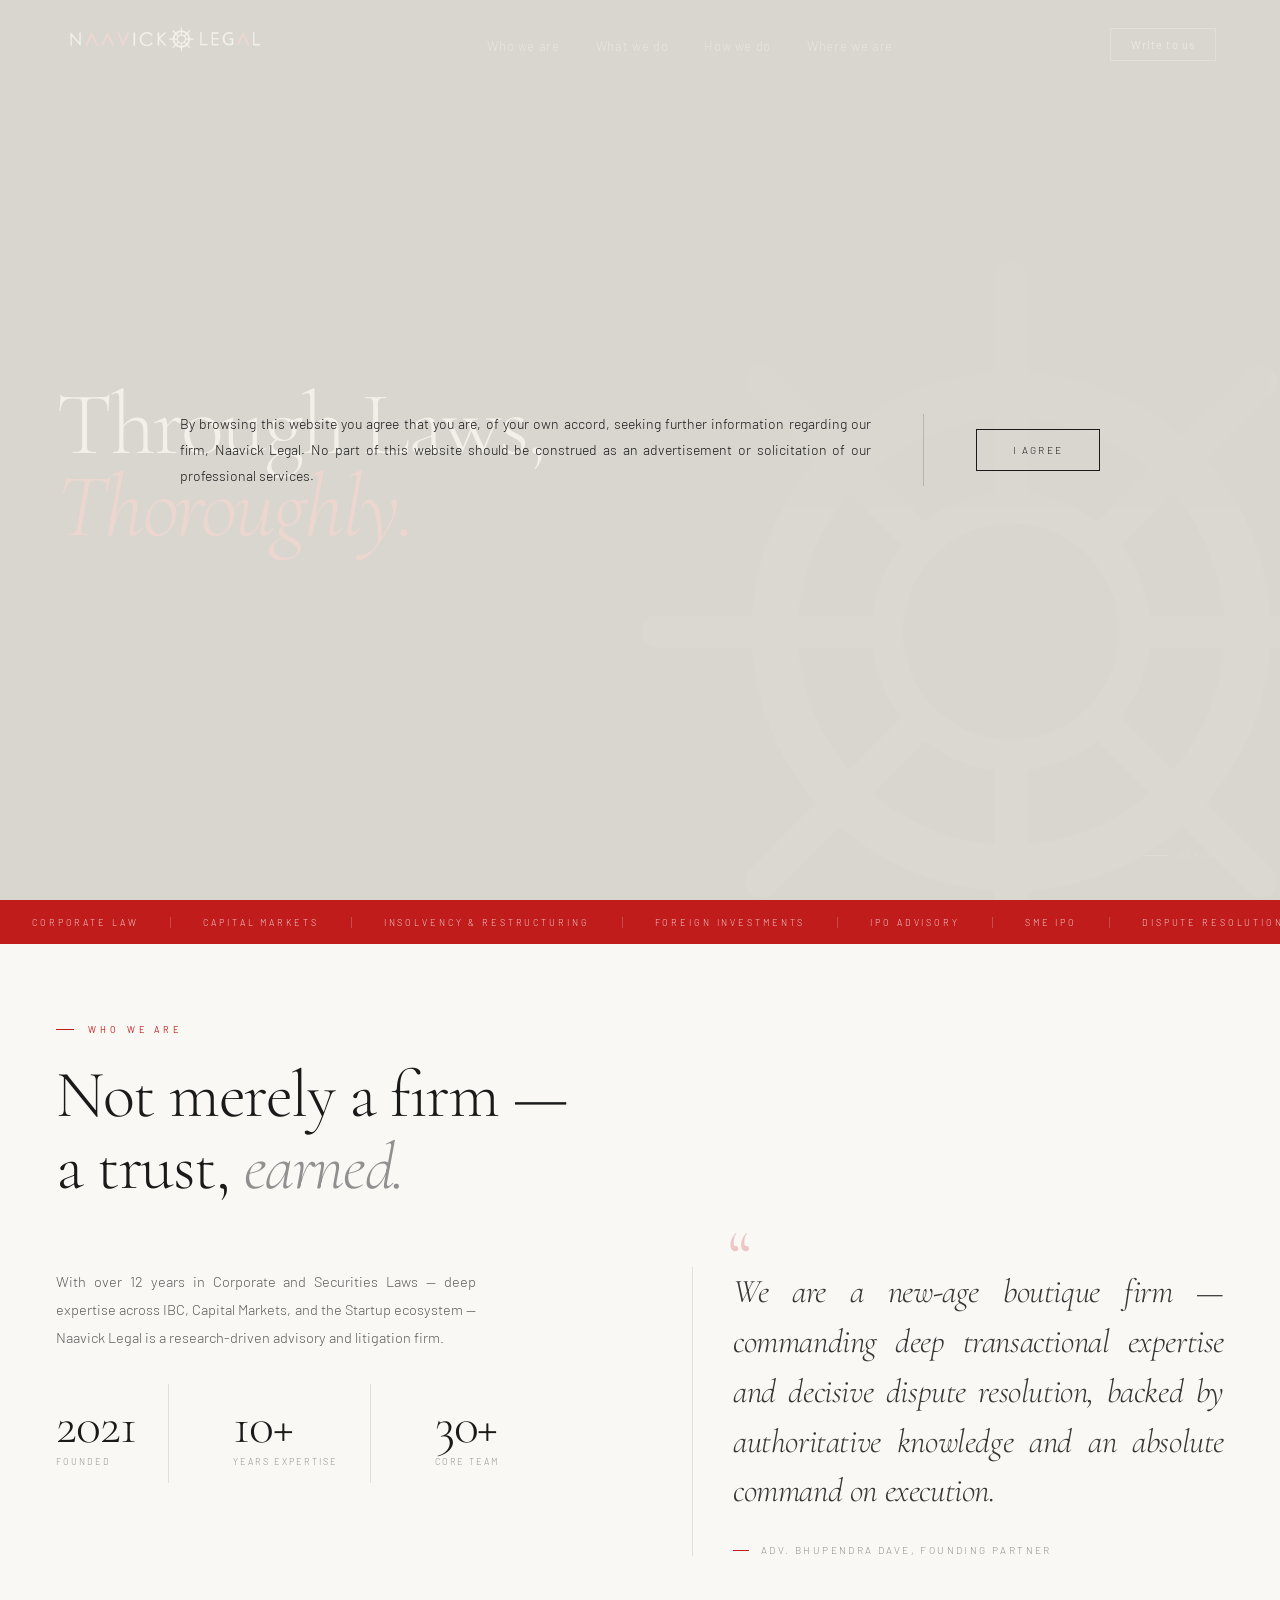
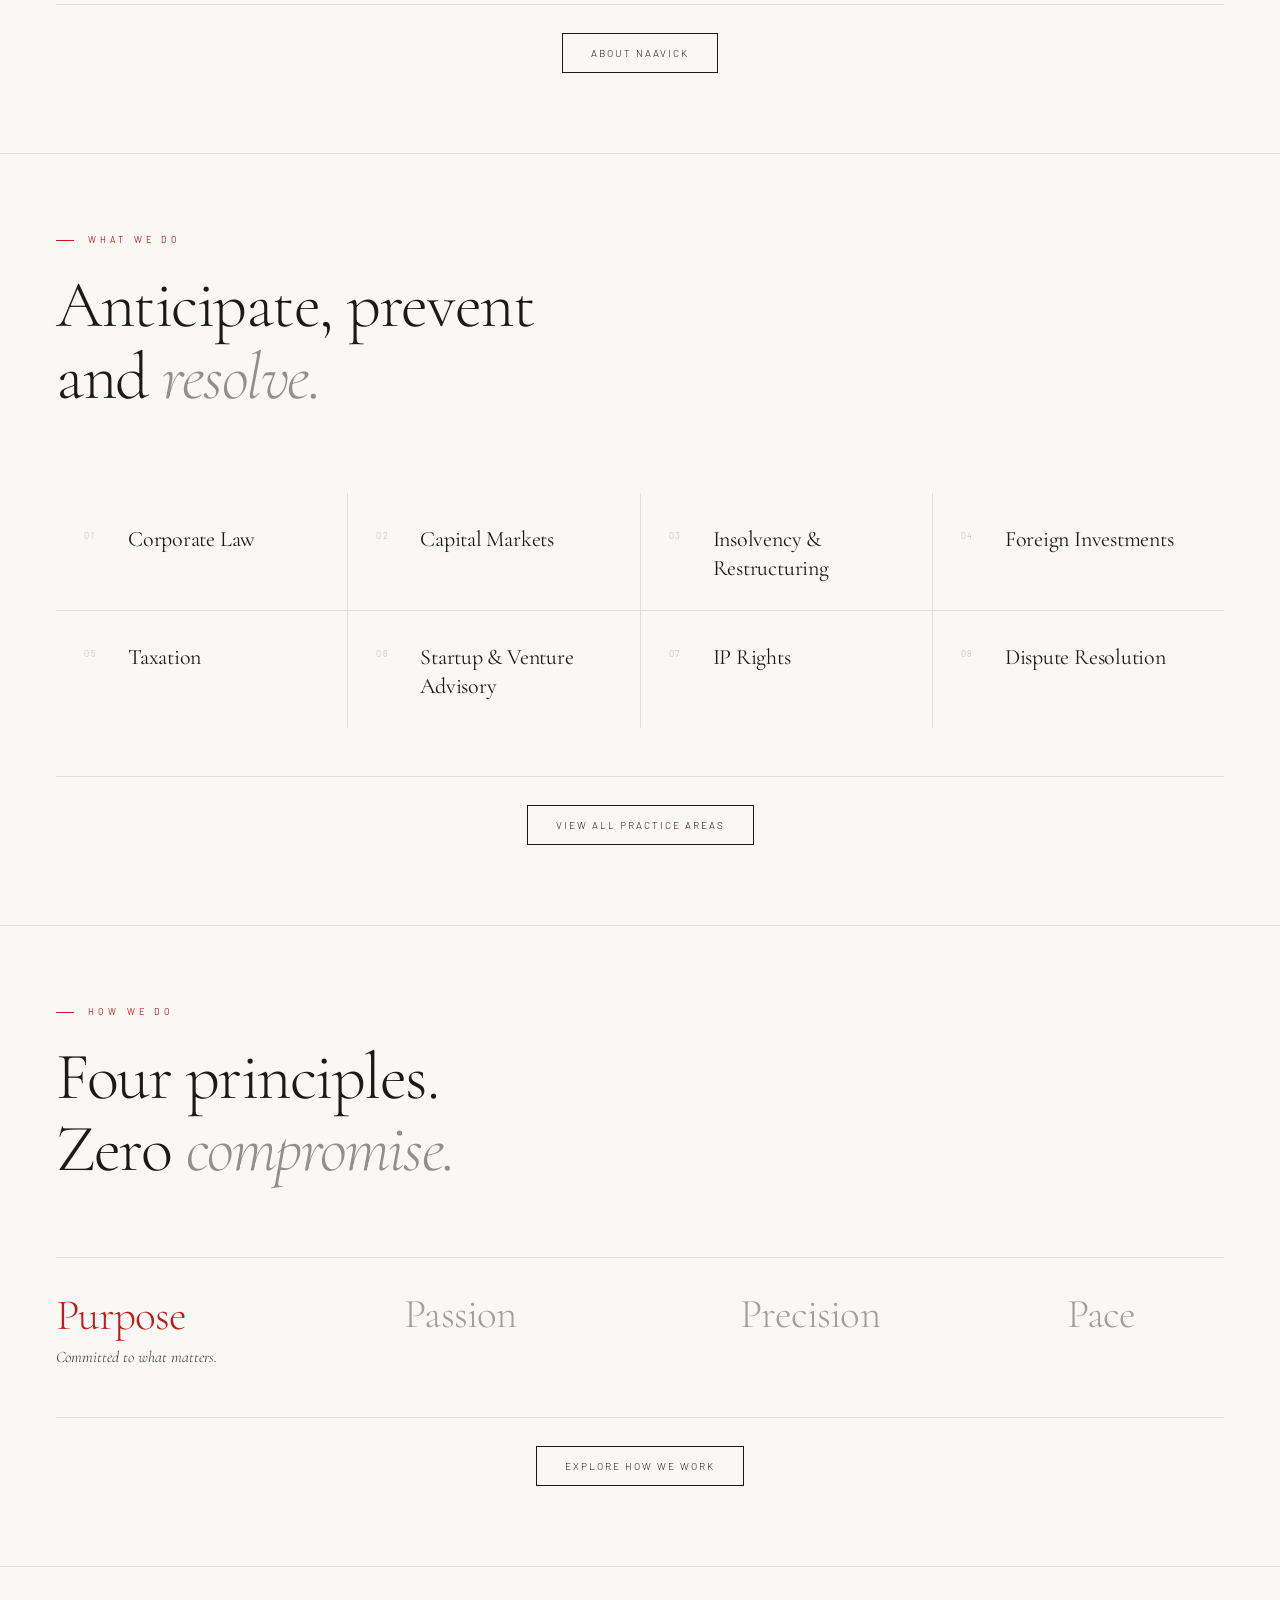
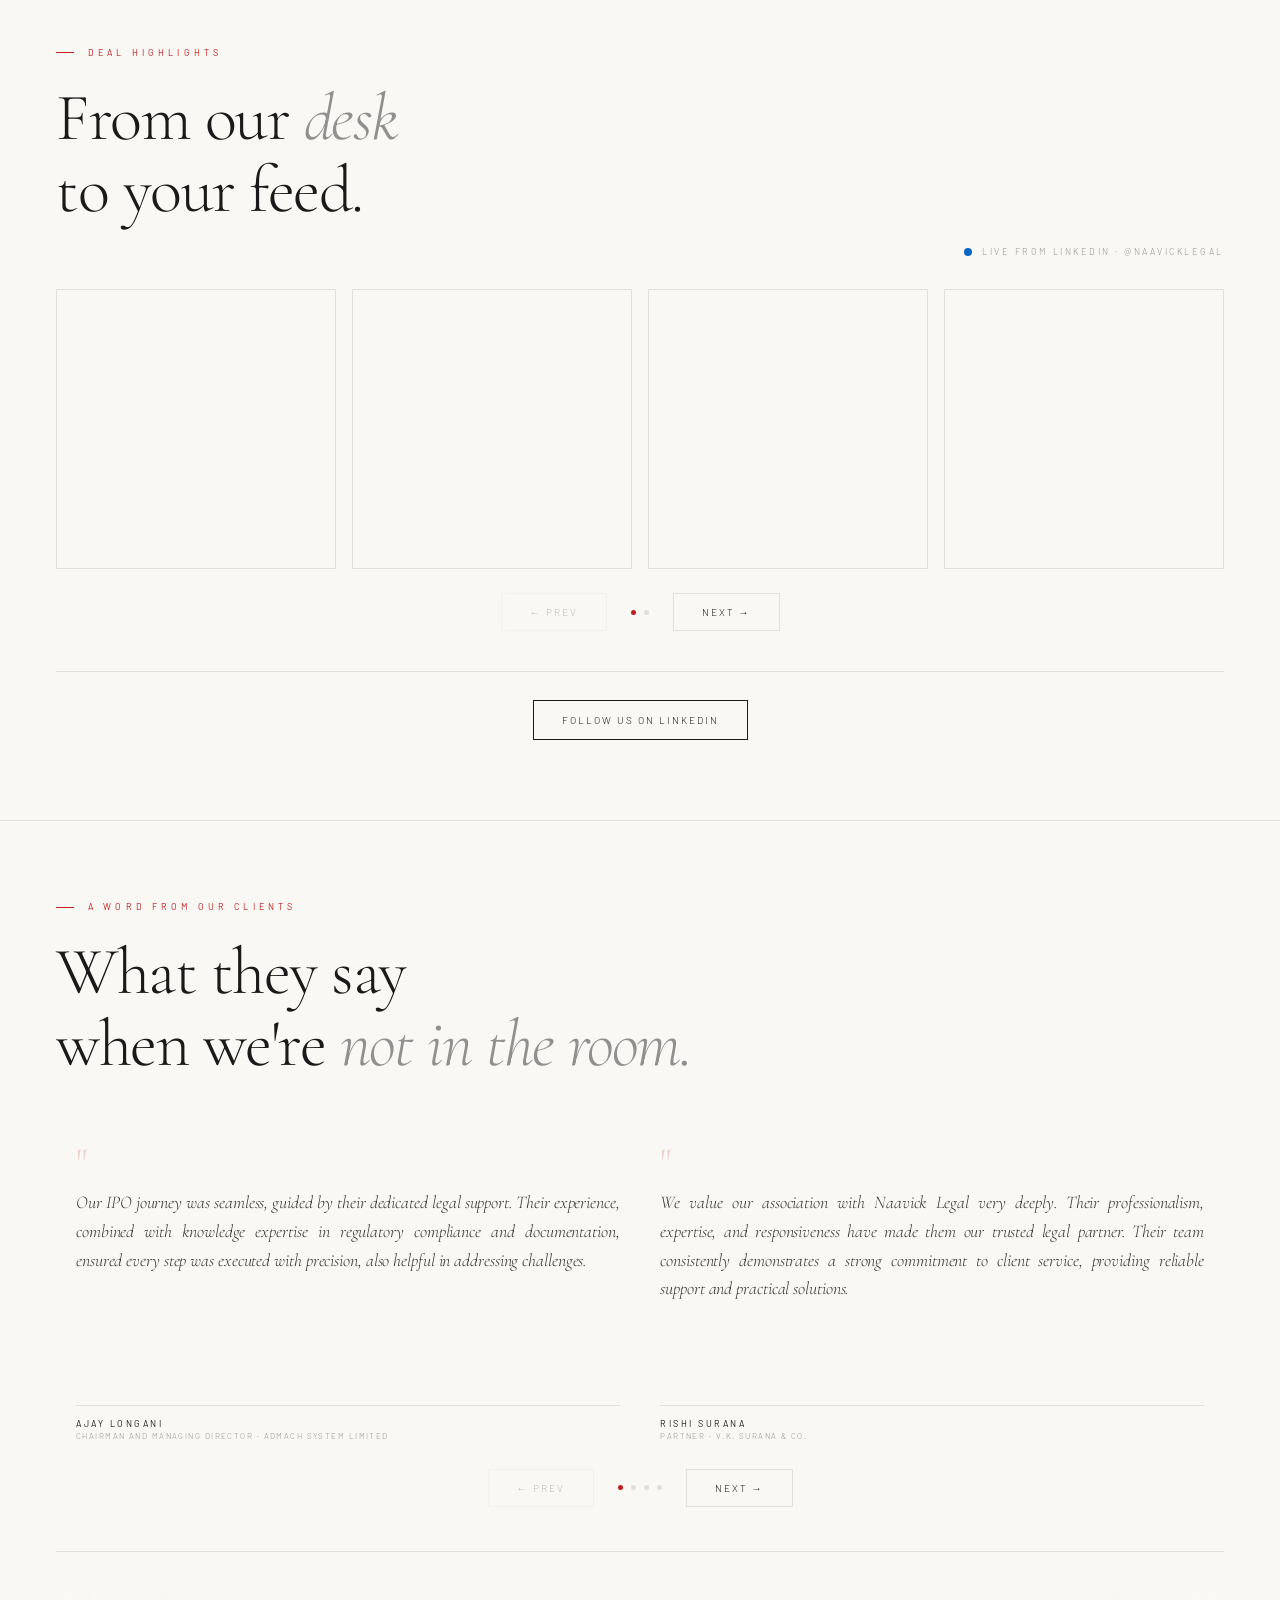
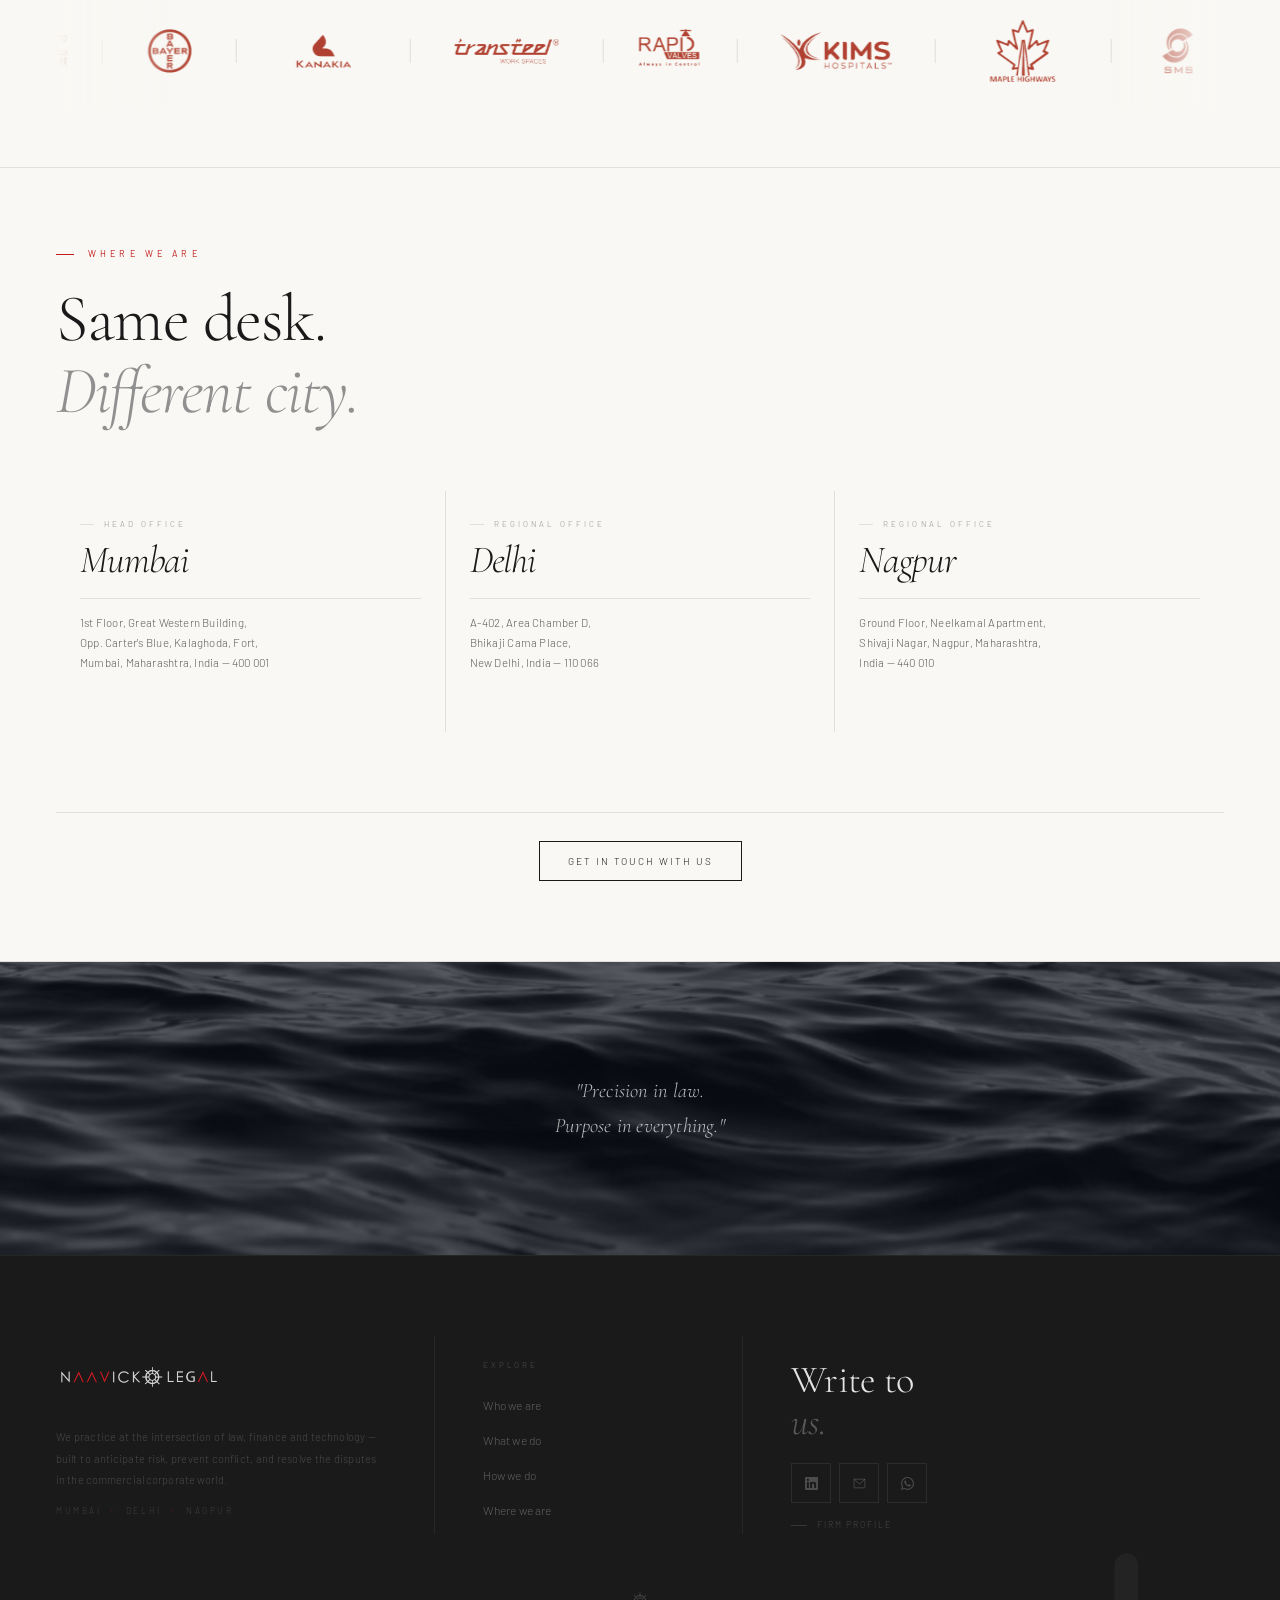
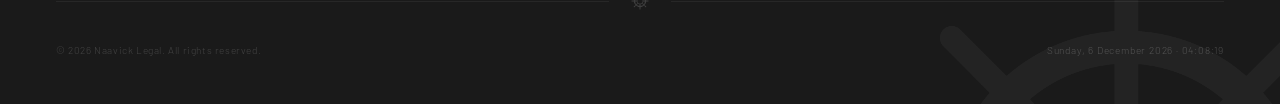
==== commit 13416b36: "Hide hero wheel on mobile Co-Authored-By: Claude Sonnet 4.6 <noreply@anthropic.com>" ====
--- a/index.html
+++ b/index.html
@@ -581,15 +581,7 @@
   .test-arrow{display:none}
   .hero{padding:calc(88px + env(safe-area-inset-top,0px)) 20px 32px}
   .hero-h{font-size:clamp(28px,9.5vw,46px)}
-  @keyframes wheelSpinPhone{
-    from{transform:translateY(-50%) rotate(0deg)}
-    to{transform:translateY(-50%) rotate(360deg)}
-  }
-  .hero-wheel{
-    width:52vw;height:52vw;
-    right:-6vw;top:50%;bottom:auto;
-    animation:wheelSpinPhone 400s linear infinite;
-  }
+  .hero-wheel{display:none;}
   .hero-loc{margin-bottom:16px}
   .hero-bottom{margin-top:22px;gap:14px;flex-direction:column;align-items:flex-start}
   .hero-actions{margin-left:0;gap:12px;width:auto}
--- a/style.css
+++ b/style.css
@@ -38,12 +38,13 @@
   -moz-osx-font-smoothing:grayscale;
   text-rendering:optimizeLegibility;
   overflow-x:hidden;
+  -webkit-tap-highlight-color:transparent;
 }
 
 ::selection{background:var(--crim);color:var(--ww)}
 
-a{color:inherit;text-decoration:none}
-button{font-family:inherit;cursor:pointer;border:none;background:none;color:inherit}
+a{color:inherit;text-decoration:none;touch-action:manipulation;}
+button{font-family:inherit;cursor:pointer;border:none;background:none;color:inherit;touch-action:manipulation;}
 
 /* Accessible focus — visible on keyboard nav, invisible on click */
 :focus{outline:none}
@@ -393,6 +394,9 @@
   transition:opacity .9s var(--ease),transform .9s var(--ease);
 }
 .reveal.visible{opacity:1;transform:translateY(0)}
+@media(max-width:600px){
+  .reveal{transform:translateY(10px);transition:opacity .55s var(--ease),transform .55s var(--ease);}
+}
 .reveal-d1{transition-delay:100ms}
 .reveal-d2{transition-delay:200ms}
 .reveal-d3{transition-delay:300ms}
@@ -597,6 +601,21 @@
   letter-spacing:0.08em;text-align:right;
 }
 
+/* ─── MOBILE PERFORMANCE ─── */
+@media(max-width:600px){
+  /* Kill grain overlay — it forces a compositor layer that jitters on scroll */
+  #nl-grain{display:none;}
+  /* Lighten nav blur on mobile GPU */
+  nav.site-nav.scrolled,nav.site-nav.light{backdrop-filter:blur(8px);-webkit-backdrop-filter:blur(8px);}
+  /* GPU promote nav so it never repaints during scroll */
+  nav.site-nav{transform:translateZ(0);-webkit-transform:translateZ(0);}
+  /* Hide scrollbars on all swipe carousels */
+  .deals-carousel,.test-carousel,.life-gallery{scrollbar-width:none;}
+  .deals-carousel::-webkit-scrollbar,.test-carousel::-webkit-scrollbar,.life-gallery::-webkit-scrollbar{display:none;}
+  /* Contain lateral swipe — stops page from scrolling when user swipes carousel edge */
+  .deals-carousel,.test-carousel,.life-gallery{overscroll-behavior-x:contain;}
+}
+
 /* ─── REDUCED MOTION ─── */
 @media(prefers-reduced-motion:reduce){
   *,*::before,*::after{
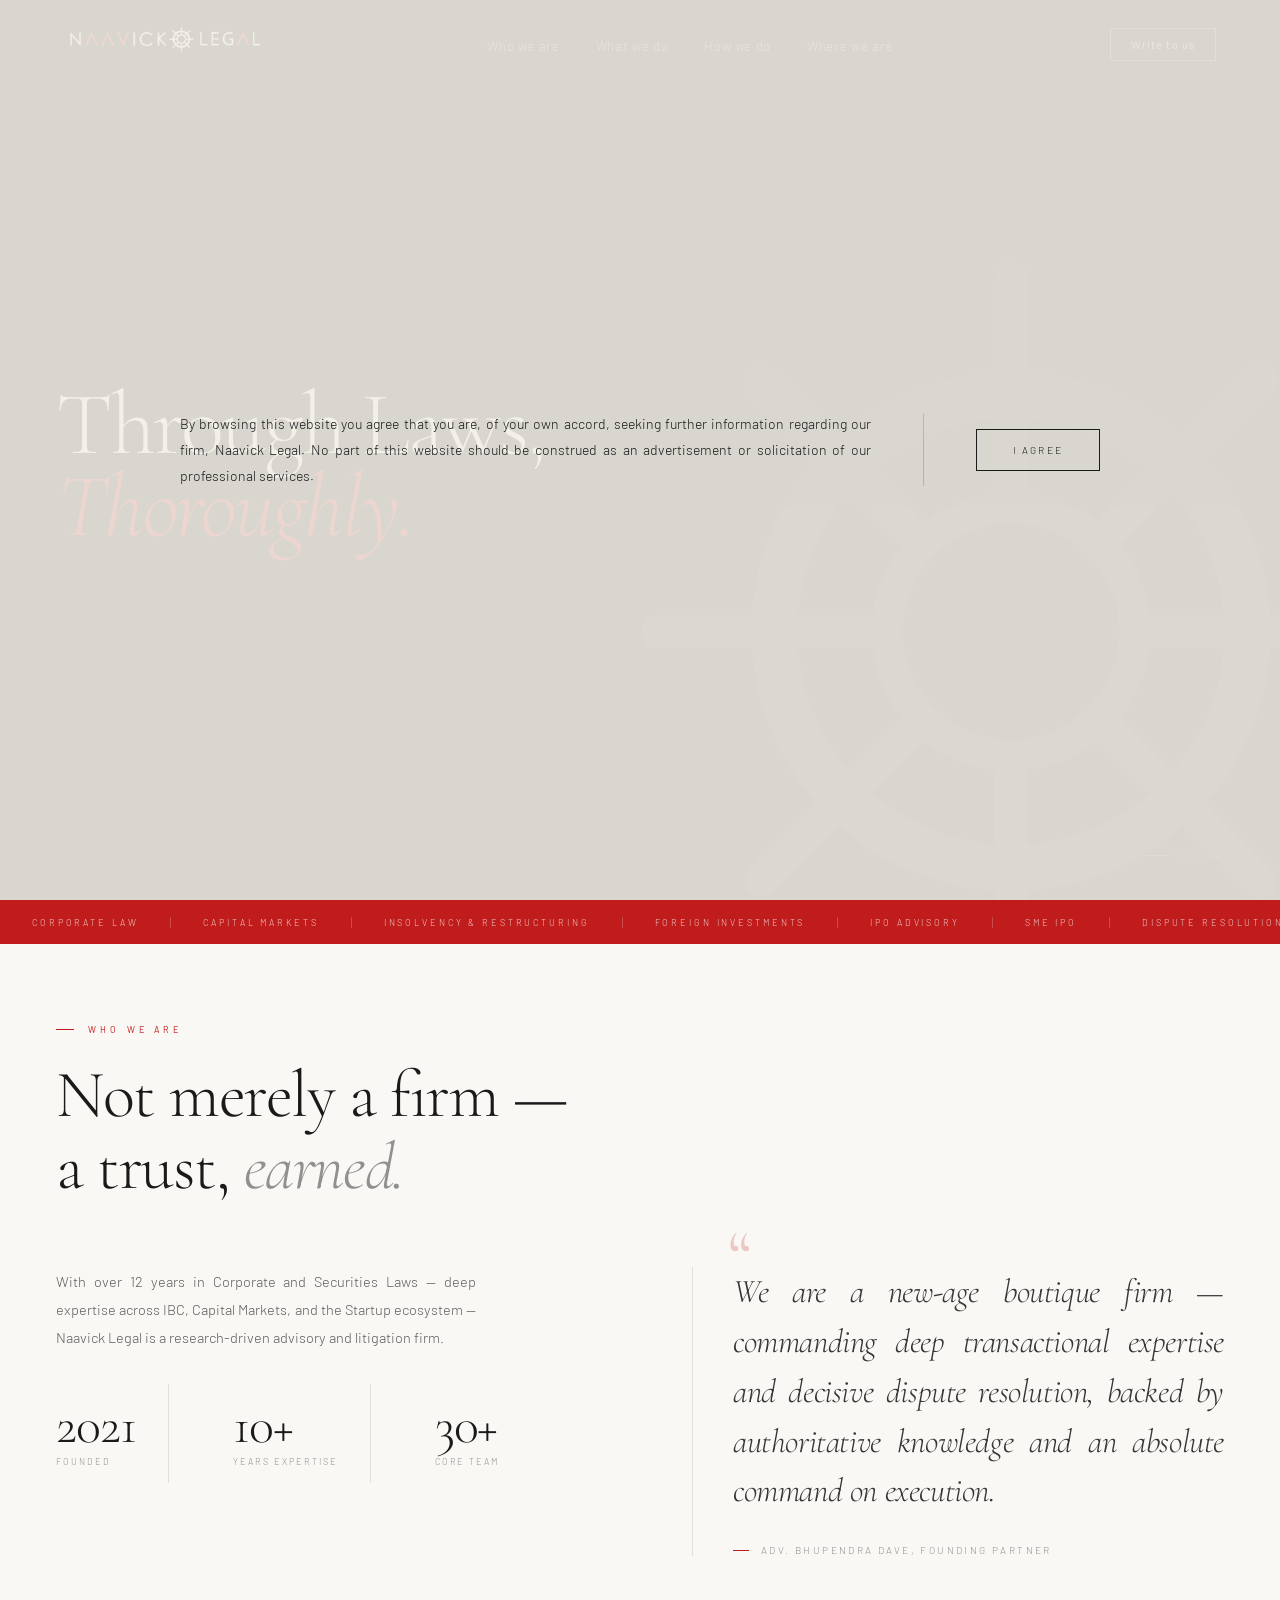
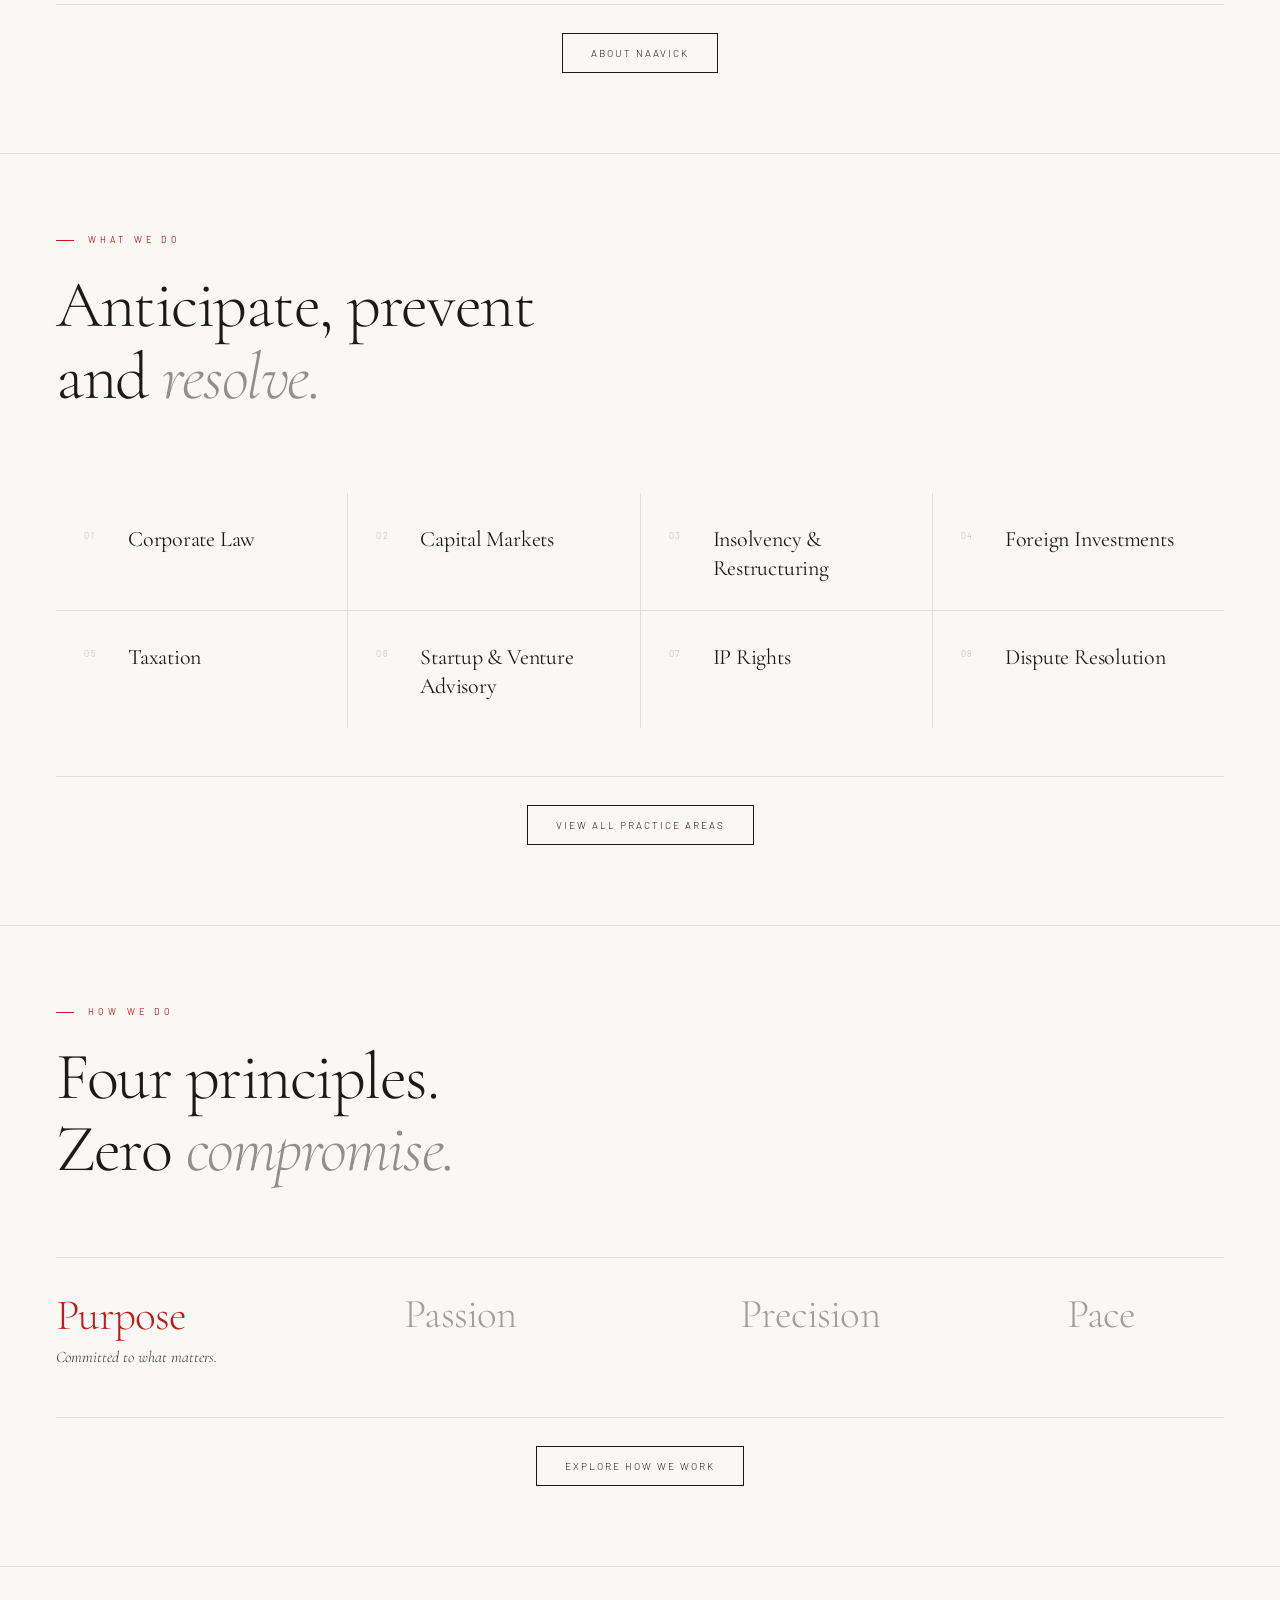
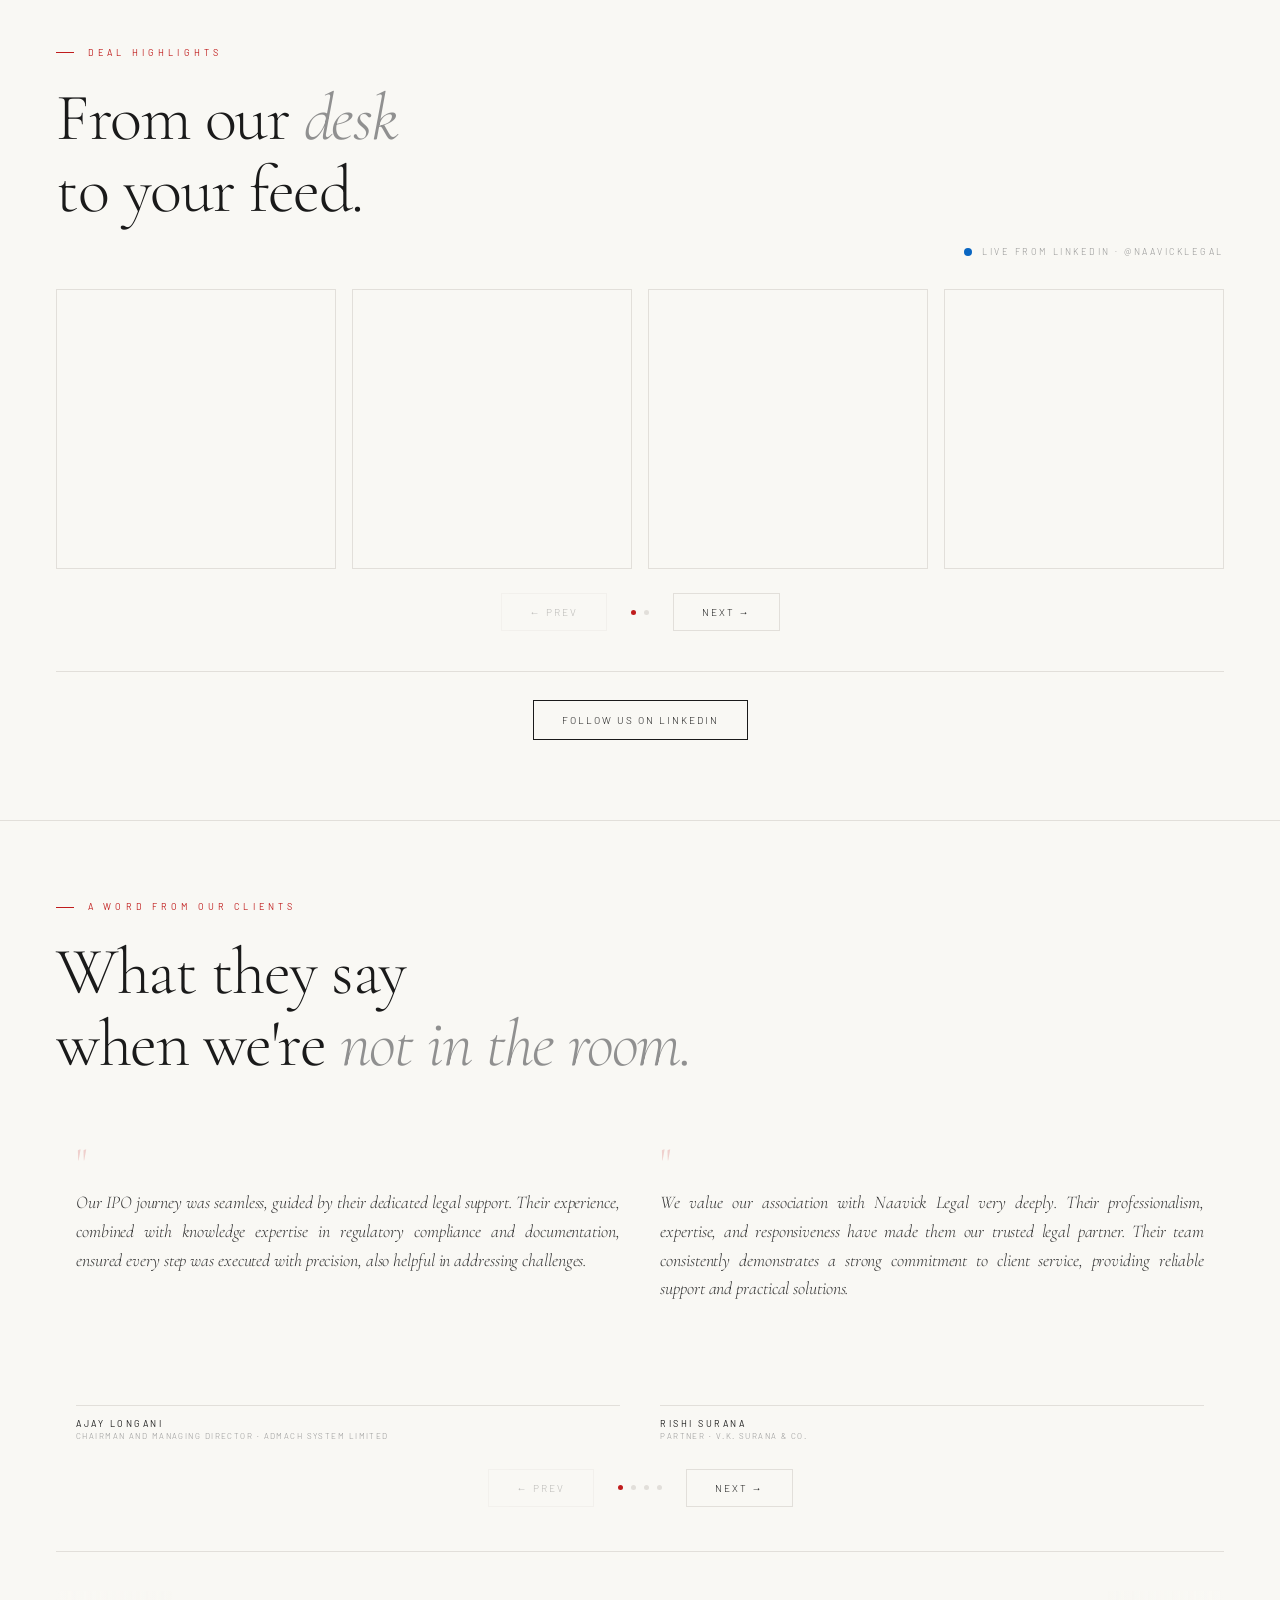
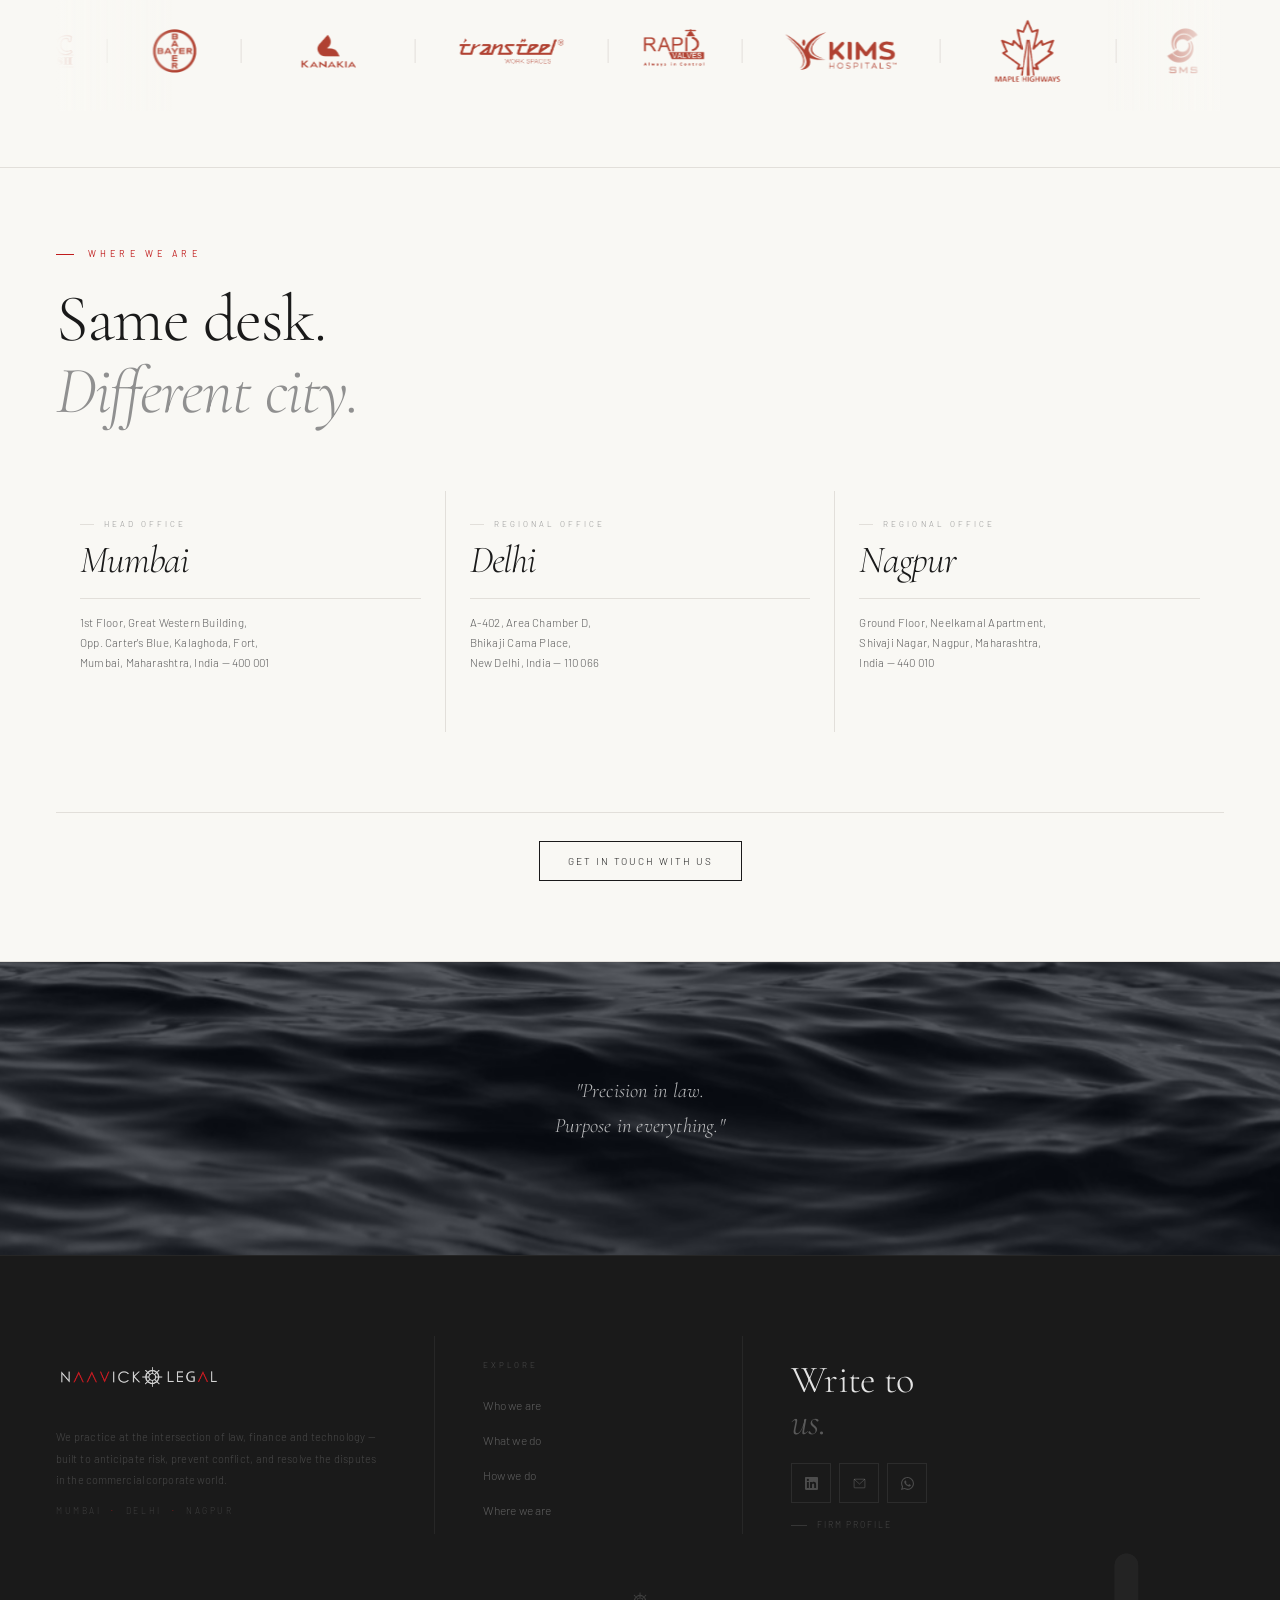
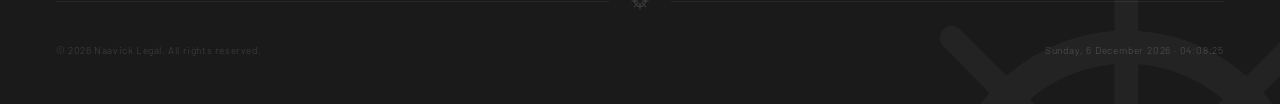
==== commit 5de3e70b: "Elevate mobile elegance: whitespace, type scale, card spacing Global (style.css): - Section vertical" ====
--- a/index.html
+++ b/index.html
@@ -579,68 +579,68 @@
 @media(max-width:600px){
   /* ── Hero ── */
   .test-arrow{display:none}
-  .hero{padding:calc(88px + env(safe-area-inset-top,0px)) 20px 32px}
-  .hero-h{font-size:clamp(28px,9.5vw,46px)}
+  .hero{padding:calc(88px + env(safe-area-inset-top,0px)) 20px 56px}
+  .hero-h{font-size:clamp(26px,8.5vw,42px)}
   .hero-wheel{display:none;}
-  .hero-loc{margin-bottom:16px}
-  .hero-bottom{margin-top:22px;gap:14px;flex-direction:column;align-items:flex-start}
-  .hero-actions{margin-left:0;gap:12px;width:auto}
-  .hero-tagline{font-size:12px;max-width:100%}
-  .hero-tagline strong{font-size:16px}
+  .hero-loc{margin-bottom:22px}
+  .hero-bottom{margin-top:36px;gap:20px;flex-direction:column;align-items:flex-start}
+  .hero-actions{margin-left:0;gap:14px;width:auto}
+  .hero-tagline{font-size:11.5px;line-height:1.88;max-width:100%}
+  .hero-tagline strong{font-size:15px}
   /* ── Philosophy ── */
-  .philo-grid{grid-template-columns:1fr;gap:24px;}
-  .philo-left p{font-size:13px;margin-bottom:14px}
-  .philo-right{border-left:none;padding-left:0;border-top:0.5px solid var(--mist);padding-top:22px;}
-  .philo-pull{font-size:clamp(16px,5vw,22px);}
-  .philo-stats{flex-wrap:wrap;gap:12px;margin-top:16px}
-  .philo-stat{padding:10px 14px 10px 0;margin-right:0;border-right:none;}
-  .ps-n{font-size:32px}
+  .philo-grid{grid-template-columns:1fr;gap:36px;}
+  .philo-left p{font-size:13px;margin-bottom:18px;line-height:1.92}
+  .philo-right{border-left:none;padding-left:0;border-top:0.5px solid var(--mist);padding-top:28px;}
+  .philo-pull{font-size:clamp(15px,4.5vw,20px);line-height:1.55}
+  .philo-stats{flex-wrap:wrap;gap:0;margin-top:24px}
+  .philo-stat{padding:14px 0;margin-right:0;border-right:none;border-bottom:0.5px solid var(--mist);}
+  .philo-stat:last-child{border-bottom:none;}
+  .ps-n{font-size:28px}
   /* ── Principles ── */
   .principles-grid{grid-template-columns:1fr;}
-  .pr-cell{padding:20px 16px 18px}
-  .pr-n{font-size:32px;margin-bottom:8px}
-  .pr-t{font-size:18px;margin-bottom:6px}
-  .pr-d{font-size:12.5px}
+  .pr-cell{padding:28px 20px 24px}
+  .pr-n{font-size:26px;margin-bottom:10px}
+  .pr-t{font-size:15px;margin-bottom:8px}
+  .pr-d{font-size:12.5px;line-height:1.88}
   /* ── Experience ── */
   .exp-preview-grid{grid-template-columns:1fr;}
-  .exp-cell{padding:18px 14px 14px}
-  .exp-title{font-size:18px}
-  .exp-all{margin-top:20px;padding-top:14px}
+  .exp-cell{padding:24px 18px 20px}
+  .exp-title{font-size:16px;margin-bottom:8px}
+  .exp-all{margin-top:28px;padding-top:16px}
   /* ── Testimonials ── */
-  .test-wrap{padding:36px 20px 24px}
-  .test-header-centered{margin-bottom:20px}
+  .test-wrap{padding:52px 20px 40px}
+  .test-header-centered{margin-bottom:28px}
   .test-nav{display:none;}
   .test-carousel{overflow-x:auto;overflow-y:hidden;-webkit-overflow-scrolling:touch;scroll-snap-type:x mandatory;scroll-behavior:smooth;}
   .test-track{width:auto !important;transform:none !important;transition:none;display:flex;flex-direction:row;flex-wrap:nowrap;}
   .test-slide{width:auto;display:flex;flex-direction:row;gap:0;flex-shrink:0;background:none;}
   .test-slide-single{max-width:none;}
-  .test-card{width:calc(100vw - 40px);flex-shrink:0;scroll-snap-align:start;padding:18px 16px 16px;border:0.5px solid var(--mist);}
-  .test-qt{font-size:14px}
-  .test-qmark{font-size:30px;margin-bottom:8px}
+  .test-card{width:calc(100vw - 40px);flex-shrink:0;scroll-snap-align:start;padding:26px 20px 24px;border:0.5px solid var(--mist);}
+  .test-qt{font-size:13.5px;line-height:1.85}
+  .test-qmark{font-size:28px;margin-bottom:10px}
   /* ── Clients / Social Proof ── */
-  .social-proof{padding:36px 20px 24px;}
+  .social-proof{padding:52px 20px 40px;}
   .sp-logo{height:24px}
   .sp-logo-lg{height:40px}
   .sp-logo-xl{height:54px}
   .sp-logo-xxl{height:62px}
   .sp-pill{padding:0 16px}
   .sp-pill img{max-height:36px !important;width:auto !important;}
-  .sp-rule{margin:16px 0}
+  .sp-rule{margin:20px 0}
   /* ── Where ── */
-  .where-section{padding:36px 20px}
-  .where-grid{grid-template-columns:1fr;margin-bottom:16px}
-  .wloc-card{padding:18px 14px 14px}
-  .wloc-city{font-size:clamp(22px,6vw,32px);margin-bottom:12px}
-  .wloc-addr{font-size:10px;line-height:1.62;padding-top:10px;margin-bottom:10px}
+  .where-grid{grid-template-columns:1fr;margin-bottom:20px}
+  .wloc-card{padding:24px 16px 20px}
+  .wloc-city{font-size:clamp(20px,5.5vw,28px);margin-bottom:14px}
+  .wloc-addr{font-size:10.5px;line-height:1.7;padding-top:12px;margin-bottom:12px}
   /* ── Touch ── */
-  .touch-section{padding:44px 20px}
+  .touch-section{padding:56px 20px}
   .touch-wheel{width:52vw;height:52vw;right:-4vw;}
-  .touch-h{font-size:clamp(27px,9vw,42px)}
-  .touch-eye{margin-bottom:16px}
-  .touch-right{gap:12px}
-  .touch-row{padding-bottom:10px}
-  .touch-row a{font-size:12.5px}
-  .touch-cta{padding:11px 20px;font-size:9px;letter-spacing:0.18em}
+  .touch-h{font-size:clamp(24px,8vw,38px)}
+  .touch-eye{margin-bottom:18px}
+  .touch-right{gap:14px}
+  .touch-row{padding-bottom:12px}
+  .touch-row a{font-size:12px}
+  .touch-cta{padding:12px 22px;font-size:9px;letter-spacing:0.18em}
   #disclaimerOverlay{padding:0 20px !important;}
   .disc-inner{flex-direction:column !important;gap:20px !important;align-items:flex-start !important;}
   .disc-divider{display:none !important;}
@@ -721,10 +721,10 @@
 .pull-close-quote{font-family:'Cormorant Garamond',serif;font-style:italic;font-weight:300;font-size:clamp(16px,1.6vw,22px);color:rgba(255,255,255,0.72);line-height:1.7;letter-spacing:0.01em;max-width:560px;margin:0 auto;}
 @media(max-width:960px){.pull-close{padding:36px 28px 32px;}.pull-close-quote{font-size:clamp(18px,5.5vw,30px);}}
 @media(max-width:600px){
-  .pull-close{padding:32px 20px 28px;min-height:260px;}
+  .pull-close{padding:52px 20px 48px;min-height:280px;}
   .pull-close-water{top:-100%;height:300%;}
   .pull-close-water-inner{inset:-18%;background-size:130% auto;}
-  .pull-close-quote{font-size:clamp(16px,5vw,22px);}
+  .pull-close-quote{font-size:clamp(15px,4.5vw,20px);line-height:1.72;}
 }
 .disc-btn{
   font-family:'Barlow',sans-serif;font-weight:300;
--- a/style.css
+++ b/style.css
@@ -498,21 +498,27 @@
   .page-header-wheel{display:none;}
   nav.site-nav{padding:env(safe-area-inset-top,0px) 20px 0}
   .nav-logo-img{height:76px}
-  footer{padding:36px 20px calc(22px + env(safe-area-inset-bottom,0px));}
-  .footer-logo{height:68px;}
-  .footer-nav-col{padding:16px 20px 0;}
-  .footer-cta-col{padding-left:20px;padding-top:24px;margin-top:24px;}
-  .footer-divider{margin:36px 0 24px;}
-  .sec{padding:36px 20px;}
-  section{padding:36px 20px;}
-  .page-header{padding:calc(88px + env(safe-area-inset-top,0px)) 20px 36px;min-height:auto;}
-  /* Scale down global typography on phones */
-  .sh{font-size:clamp(26px,8vw,40px);margin-bottom:14px;}
-  .ch-label{margin-bottom:12px;font-size:8.5px;}
-  .section-intro{font-size:13px;margin-bottom:20px;}
-  .page-title{font-size:clamp(32px,9.5vw,60px);}
-  .page-eyebrow{margin-bottom:14px;font-size:8.5px;}
-  .page-subtitle{font-size:12.5px;margin-top:16px;max-width:100%;}
+  footer{padding:40px 20px calc(28px + env(safe-area-inset-bottom,0px));}
+  .footer-logo{height:60px;}
+  .footer-brand{padding-right:0;padding-bottom:28px;}
+  .footer-nav-col{padding:24px 0 4px;border-left:none;border-right:none;border-top:0.5px solid rgba(255,255,255,0.06);}
+  .footer-col-title{margin-bottom:18px;}
+  .footer-links li{margin-bottom:14px;}
+  .footer-cta-col{padding-left:0;padding-top:24px;margin-top:0;border-top:0.5px solid rgba(255,255,255,0.06);}
+  .footer-cta-h{font-size:clamp(26px,7vw,36px);margin-bottom:16px;}
+  .footer-icons{gap:10px;}
+  .footer-divider{margin:32px 0 20px;}
+  .footer-bottom{flex-direction:column;align-items:flex-start;gap:8px;}
+  .sec{padding:52px 20px;}
+  section{padding:52px 20px;}
+  .page-header{padding:calc(96px + env(safe-area-inset-top,0px)) 20px 52px;min-height:auto;}
+  /* Refined mobile typography */
+  .sh{font-size:clamp(24px,7.5vw,38px);margin-bottom:20px;letter-spacing:-0.02em;}
+  .ch-label{margin-bottom:16px;font-size:8px;letter-spacing:0.4em;}
+  .section-intro{font-size:13px;line-height:1.92;margin-bottom:28px;}
+  .page-title{font-size:clamp(28px,8.5vw,52px);}
+  .page-eyebrow{margin-bottom:16px;font-size:8px;}
+  .page-subtitle{font-size:13px;margin-top:20px;line-height:1.88;max-width:100%;}
 }
 
 /* ─── PAGE TRANSITION ─── */
@@ -521,11 +527,12 @@
   background:rgba(10,10,10,0.72);
   backdrop-filter:blur(22px) saturate(0.1);
   -webkit-backdrop-filter:blur(22px) saturate(0.1);
-  display:flex;align-items:center;justify-content:center;
+  display:none;align-items:center;justify-content:center;
   opacity:0;
   pointer-events:none;
   transition:opacity 400ms var(--ease);
 }
+#pt.pt-active{display:flex;}
 #pt.pt-visible{opacity:1;pointer-events:all;}
 #pt-w{
   width:6vmin;height:6vmin;
@@ -605,8 +612,9 @@
 @media(max-width:600px){
   /* Kill grain overlay — it forces a compositor layer that jitters on scroll */
   #nl-grain{display:none;}
-  /* Lighten nav blur on mobile GPU */
-  nav.site-nav.scrolled,nav.site-nav.light{backdrop-filter:blur(8px);-webkit-backdrop-filter:blur(8px);}
+  /* Remove all backdrop-filter on mobile — blur compositing causes scroll artifacts on iOS */
+  nav.site-nav.scrolled,nav.site-nav.light{backdrop-filter:none;-webkit-backdrop-filter:none;background:rgba(249,248,244,0.98);}
+  #pt{backdrop-filter:none !important;-webkit-backdrop-filter:none !important;background:rgba(10,10,10,0.96);}
   /* GPU promote nav so it never repaints during scroll */
   nav.site-nav{transform:translateZ(0);-webkit-transform:translateZ(0);}
   /* Hide scrollbars on all swipe carousels */
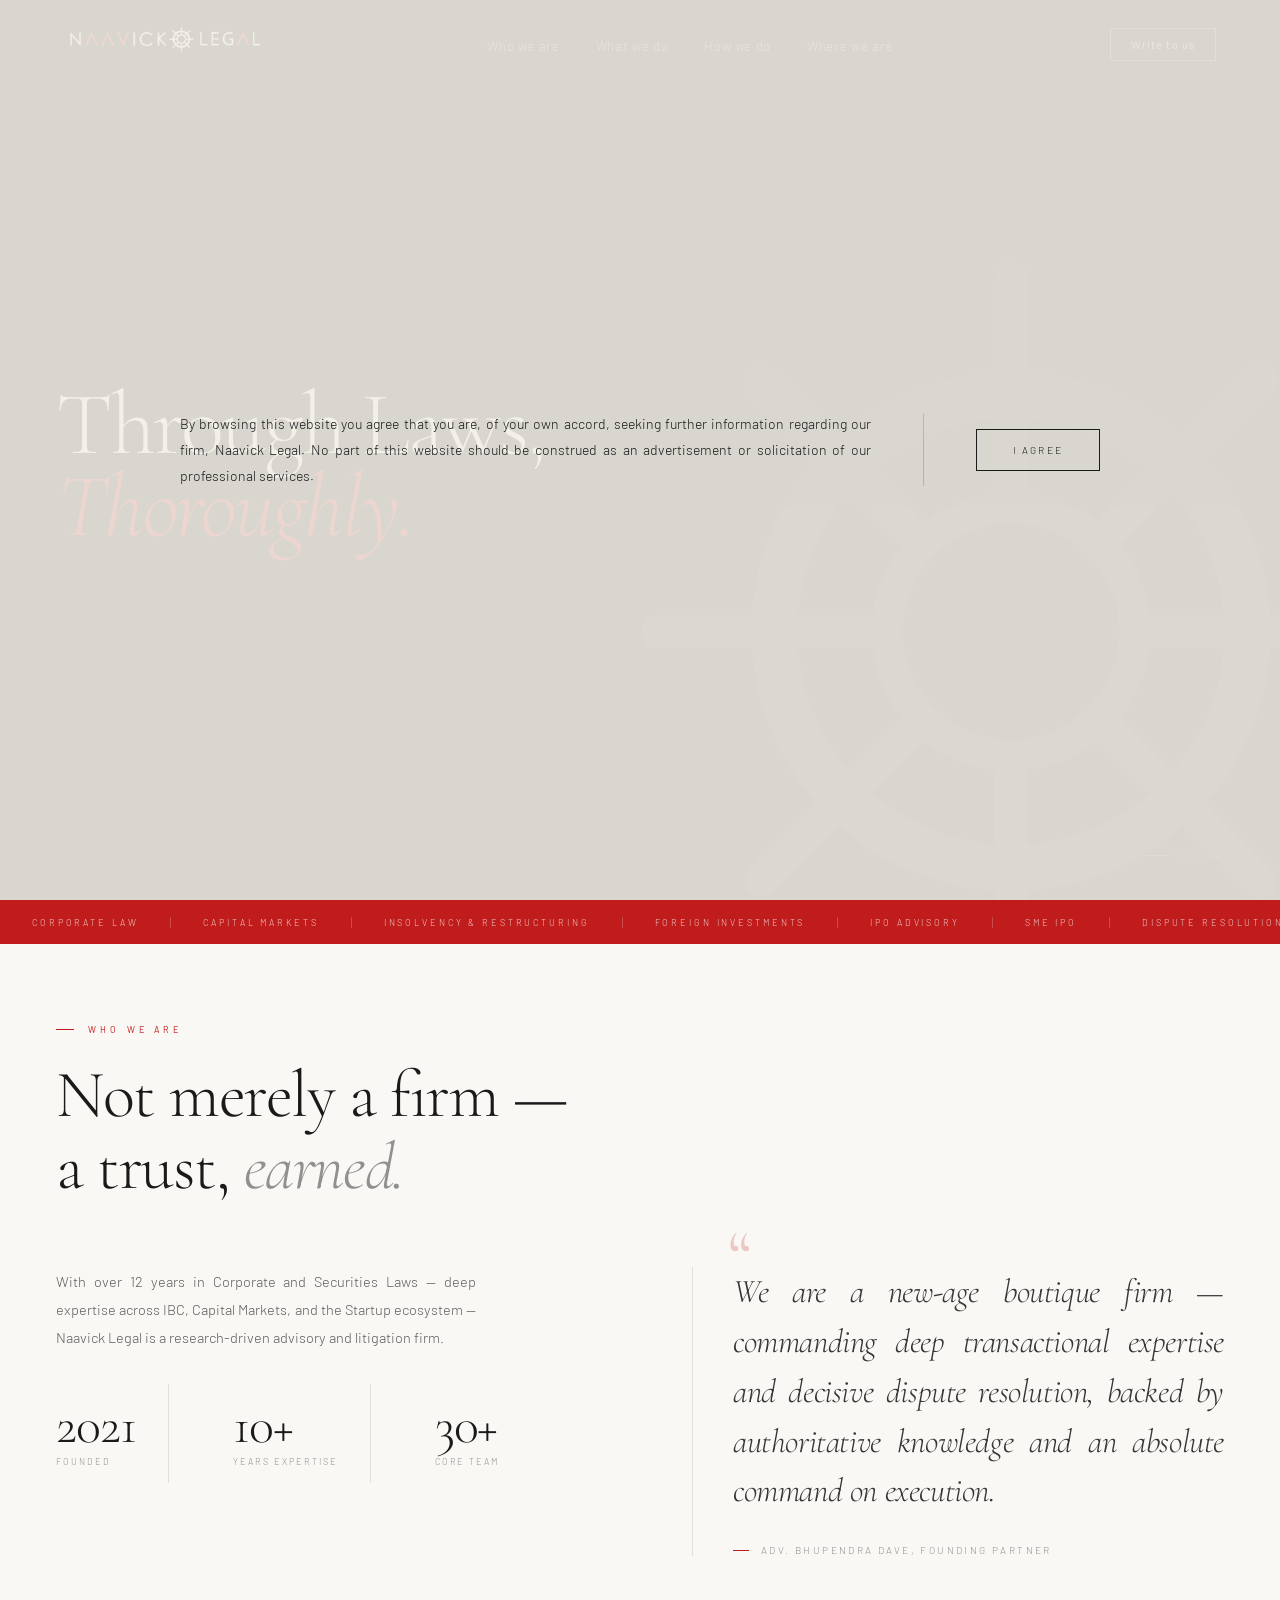
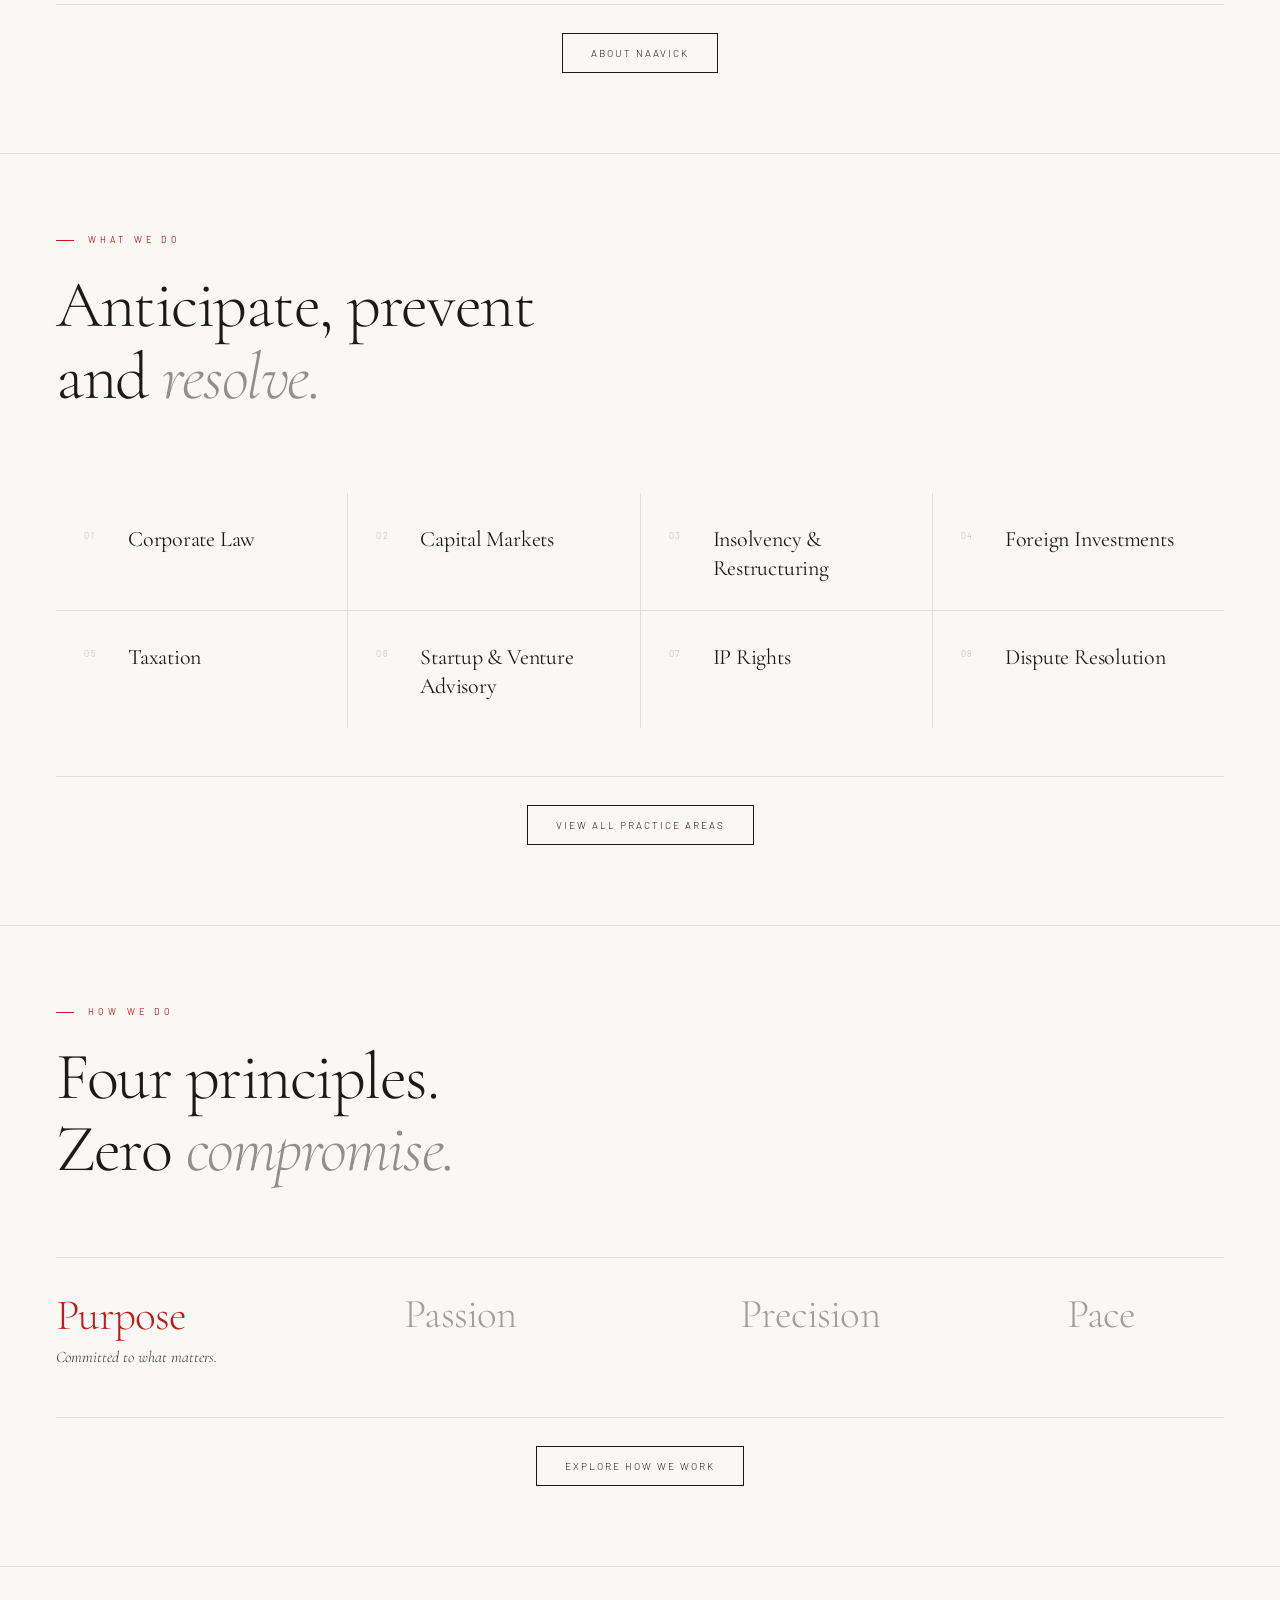
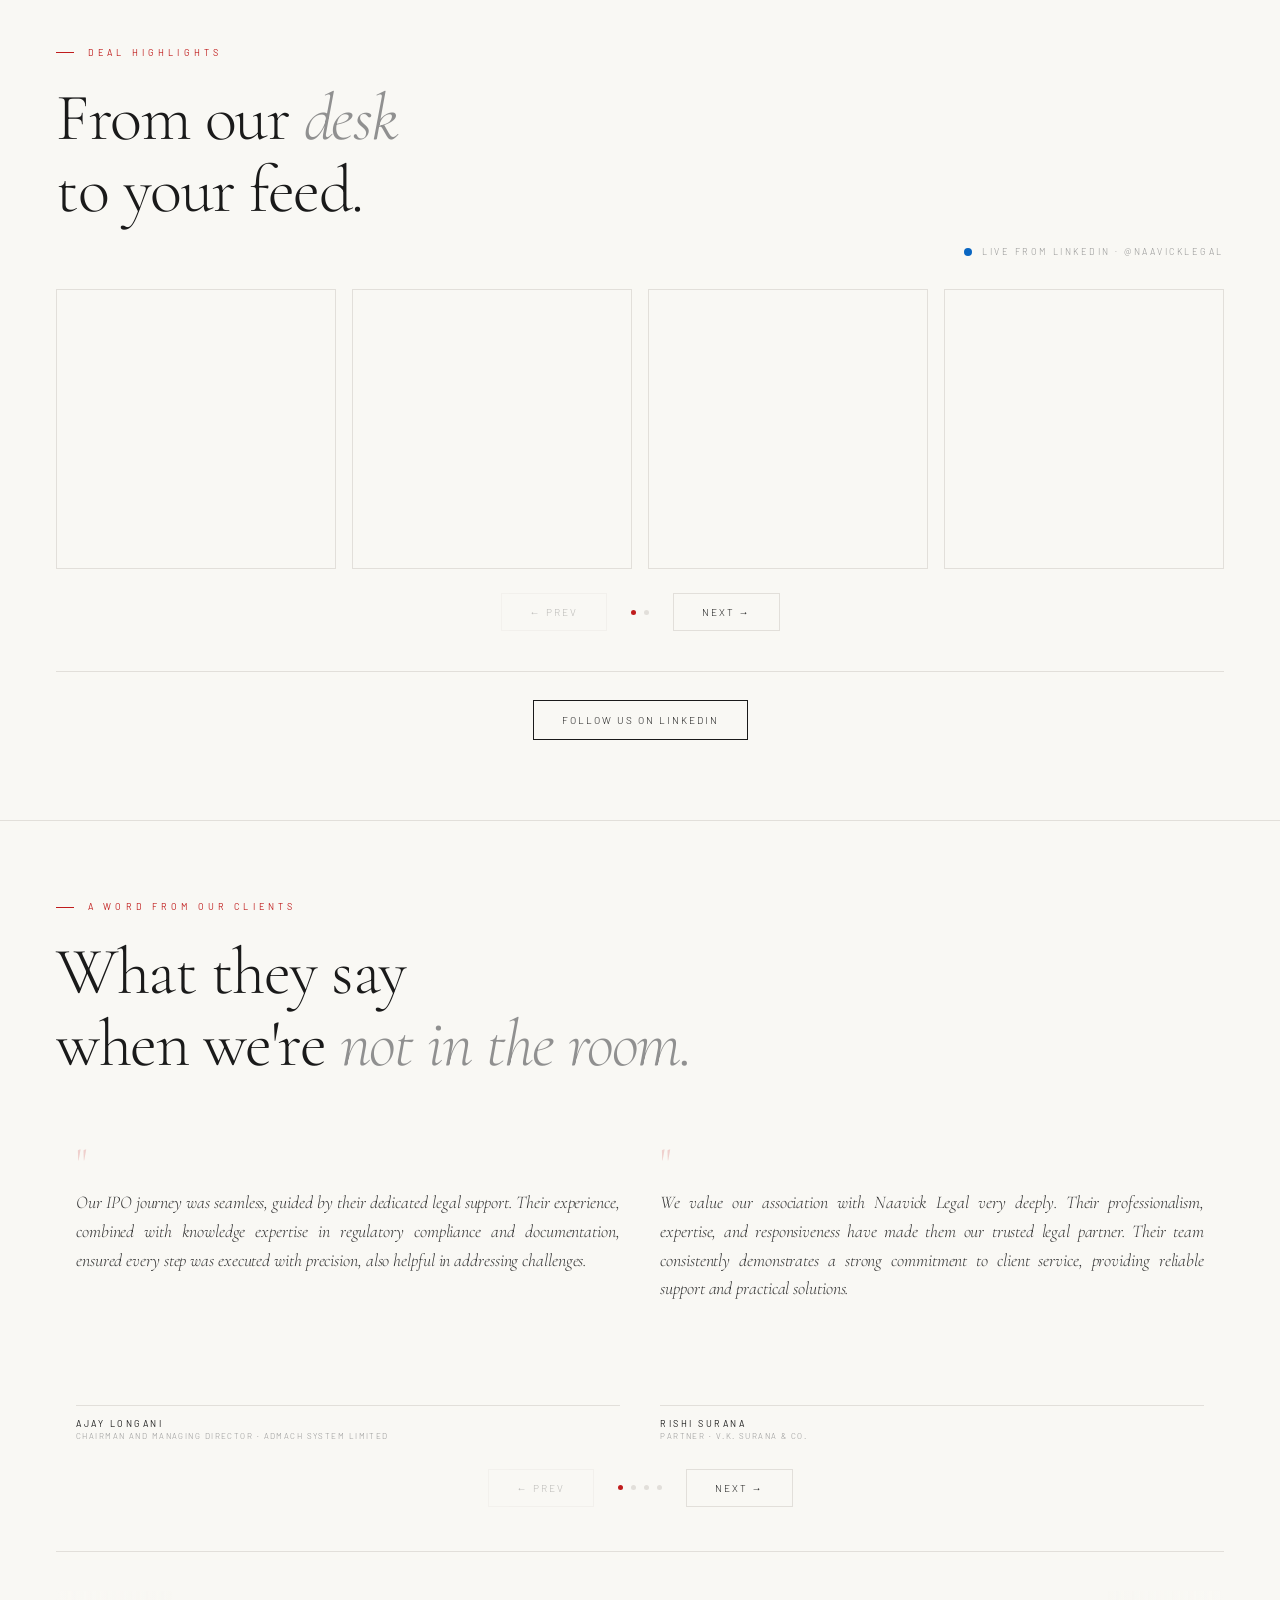
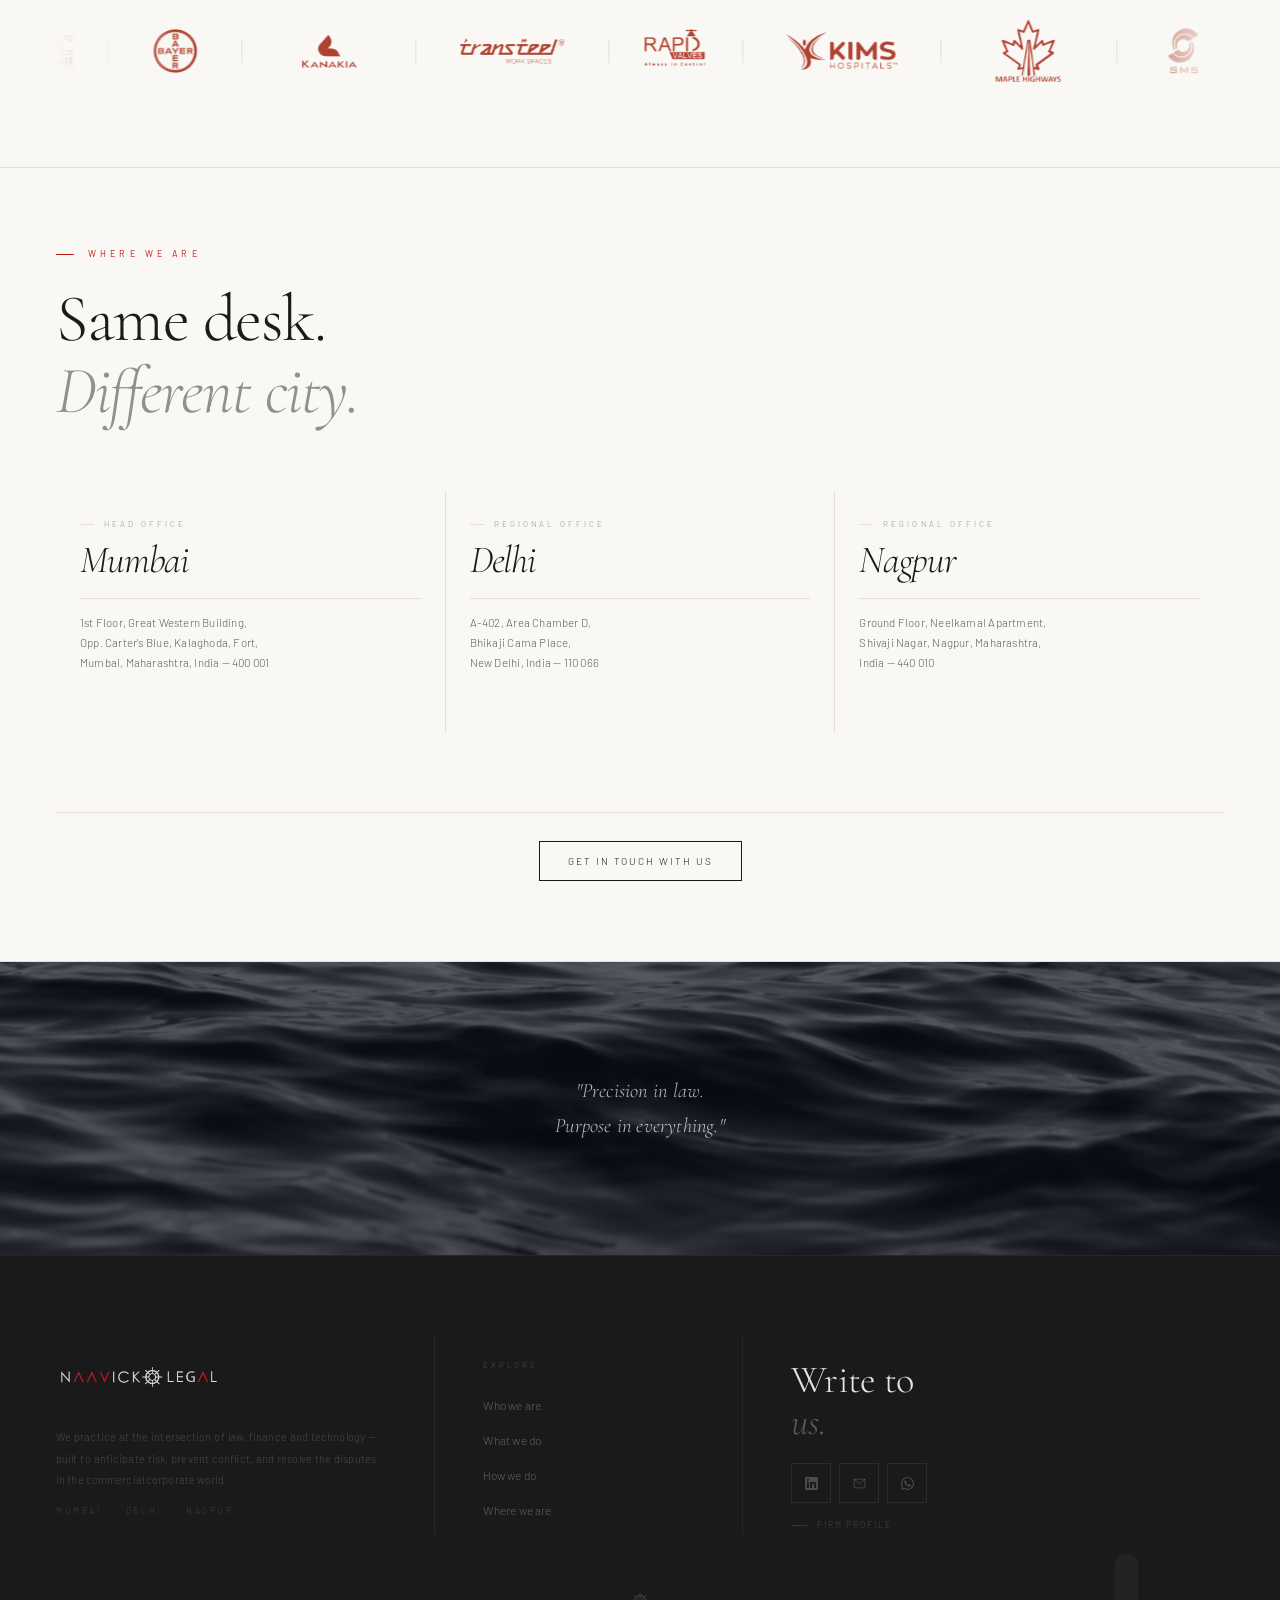
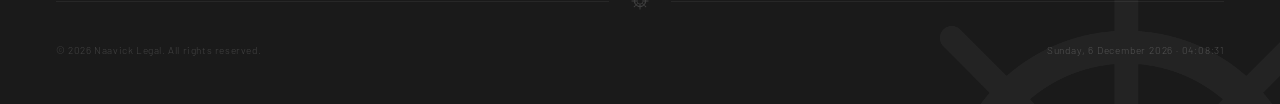
==== commit 25708c09: "Fix disclaimer overlay flash/glitch on mobile scroll Overlay started as display:flex;opacity:1 in HT" ====
--- a/index.html
+++ b/index.html
@@ -743,7 +743,7 @@
 <div id="disclaimerOverlay" style="
   position:fixed;inset:0;z-index:9999;
   background:rgba(244,241,234,0.88);
-  display:flex;align-items:center;justify-content:center;
+  display:none;align-items:center;justify-content:center;
   padding:0 56px;
   opacity:1;transition:opacity .45s cubic-bezier(0.25,0.46,0.45,0.94);
 ">
@@ -760,9 +760,9 @@
 
 <script>
 (function(){
-  if(sessionStorage.getItem('nl_disc')){
+  if(!sessionStorage.getItem('nl_disc')){
     var o=document.getElementById('disclaimerOverlay');
-    if(o) o.style.display='none';
+    if(o) o.style.display='flex';
   }
 })();
 function acceptDisclaimer(){
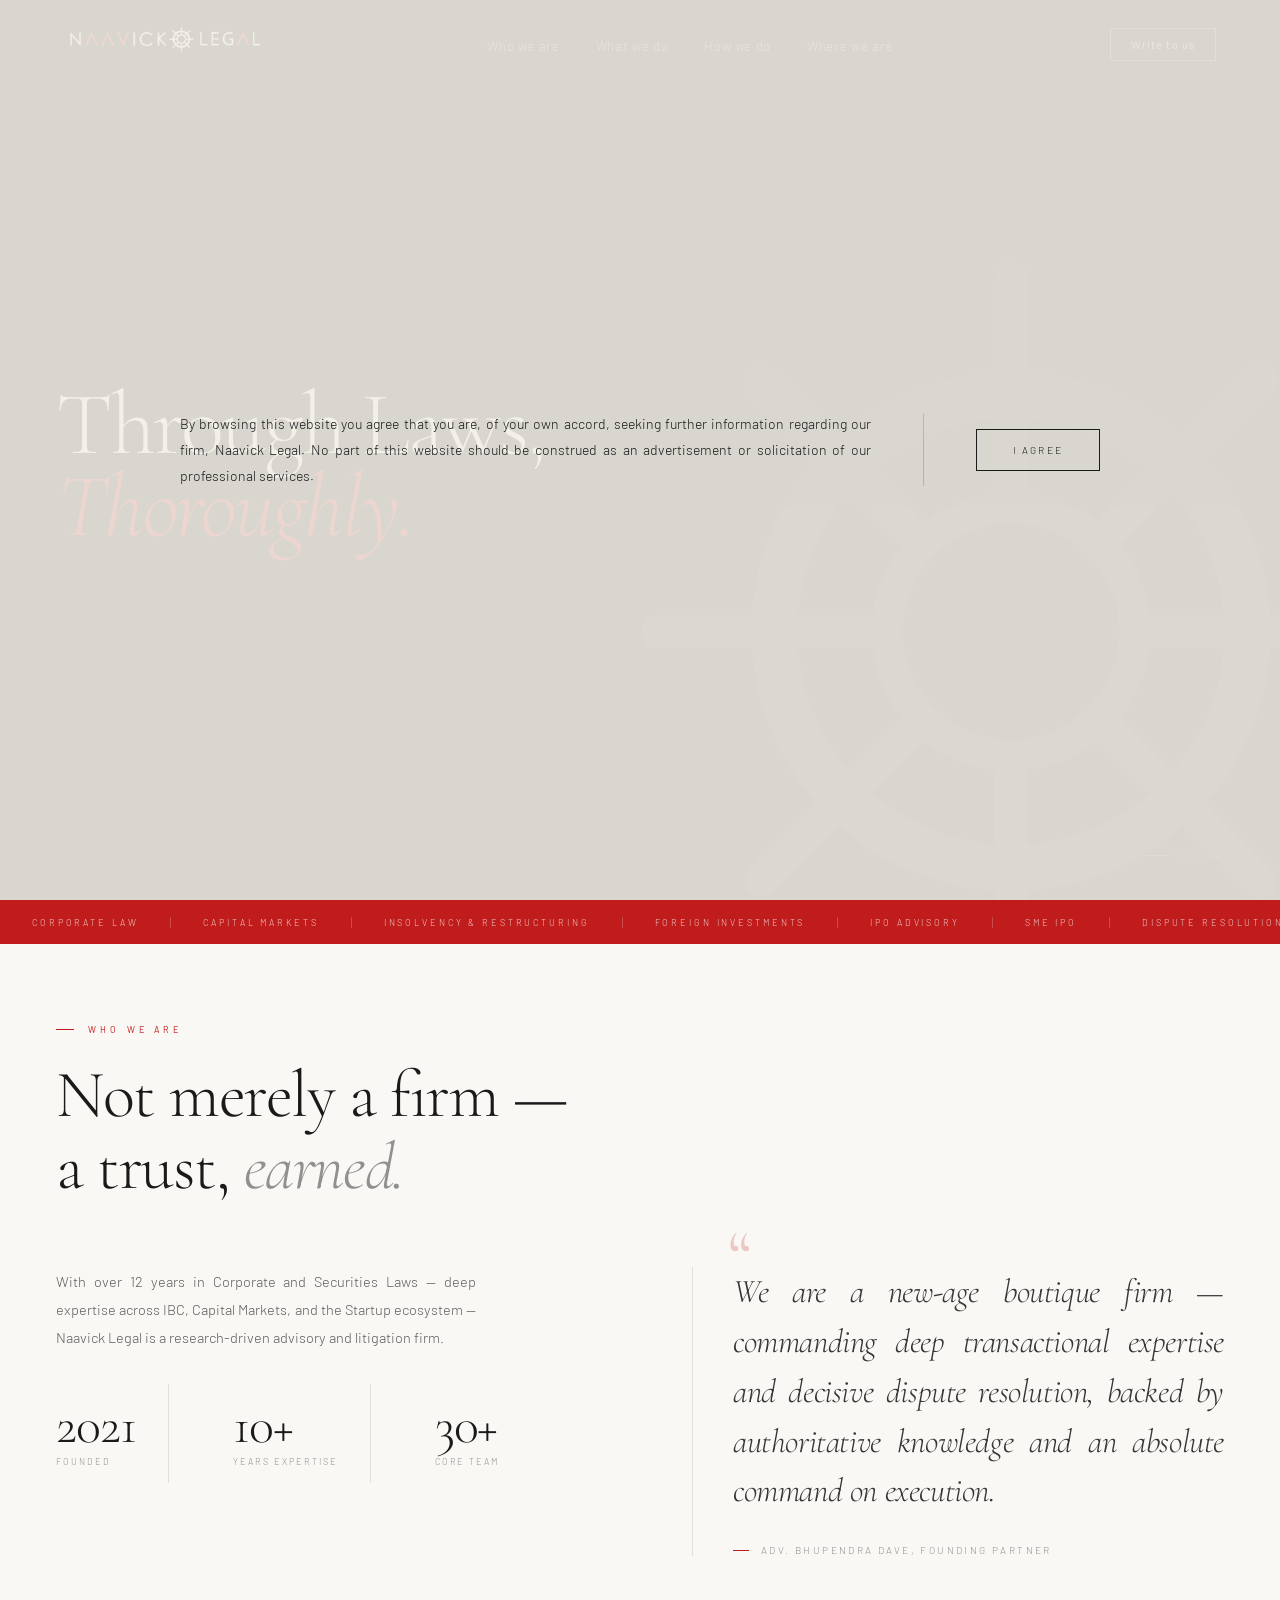
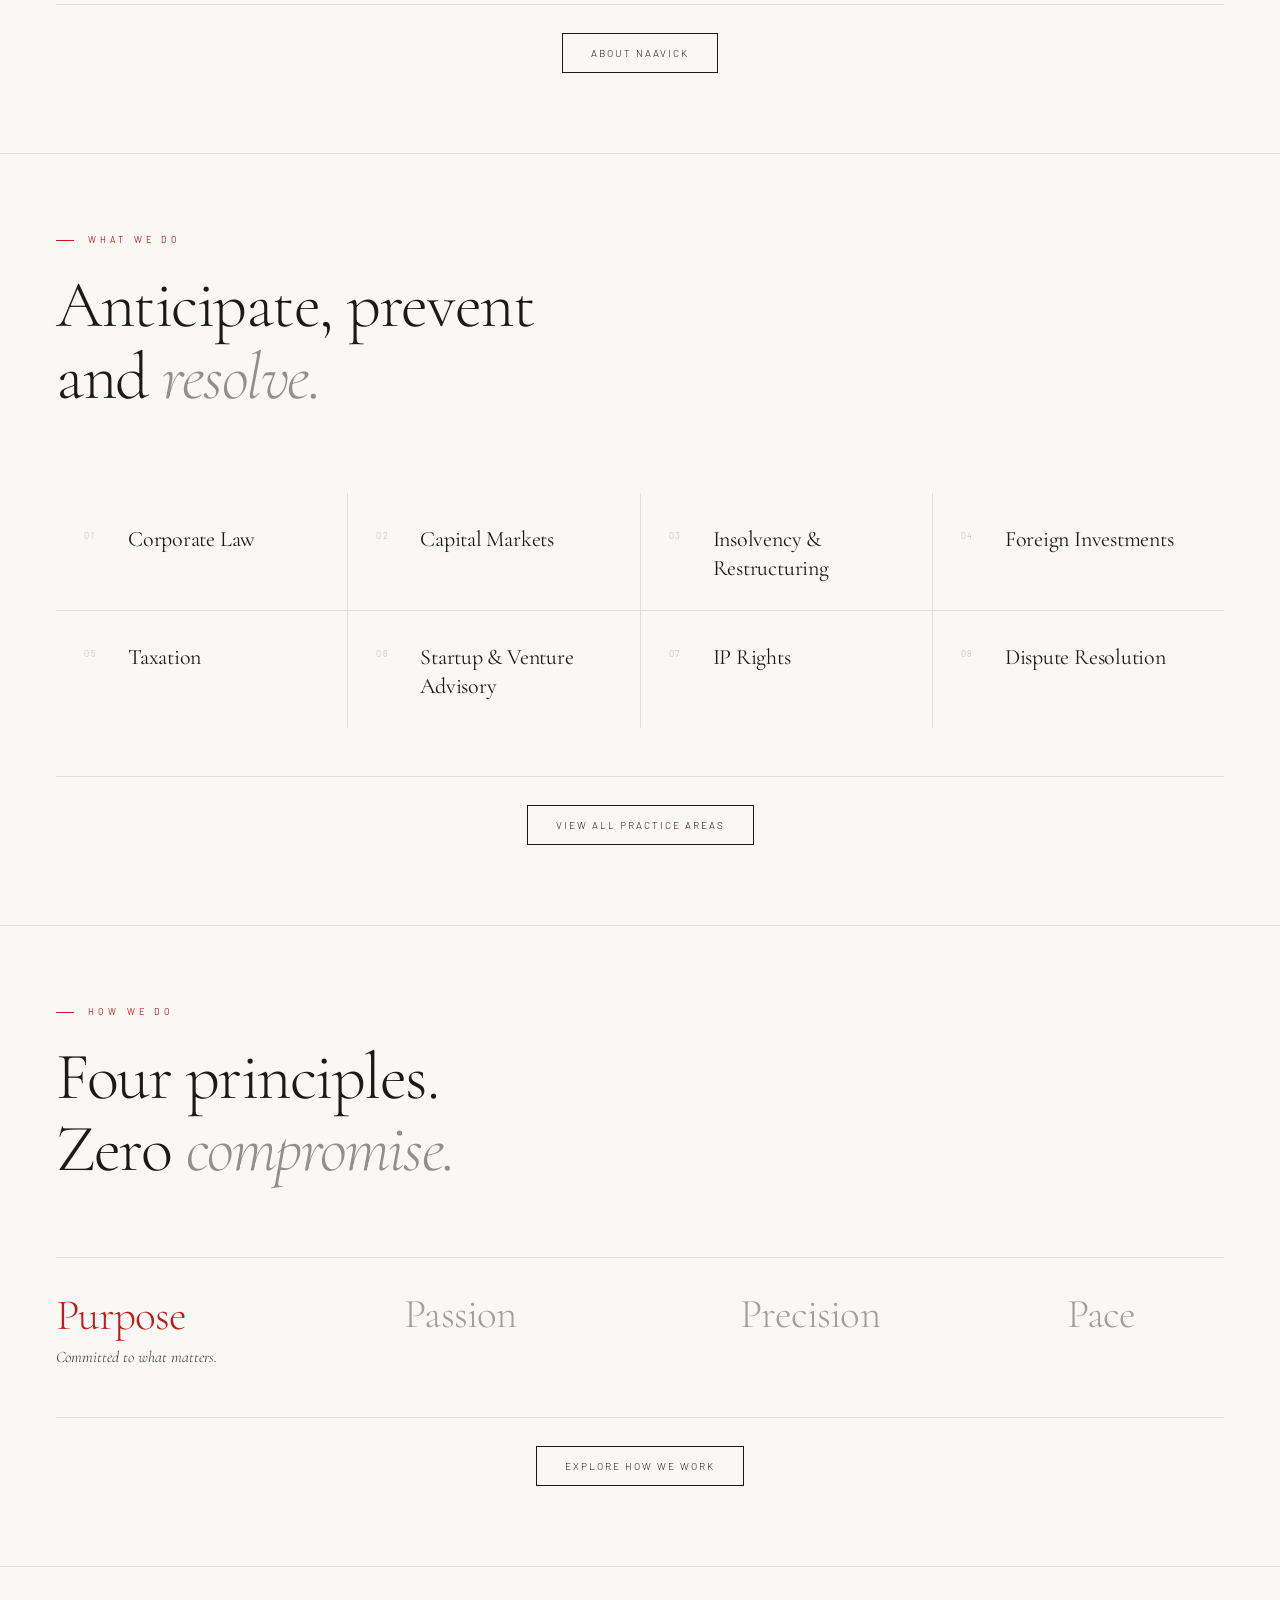
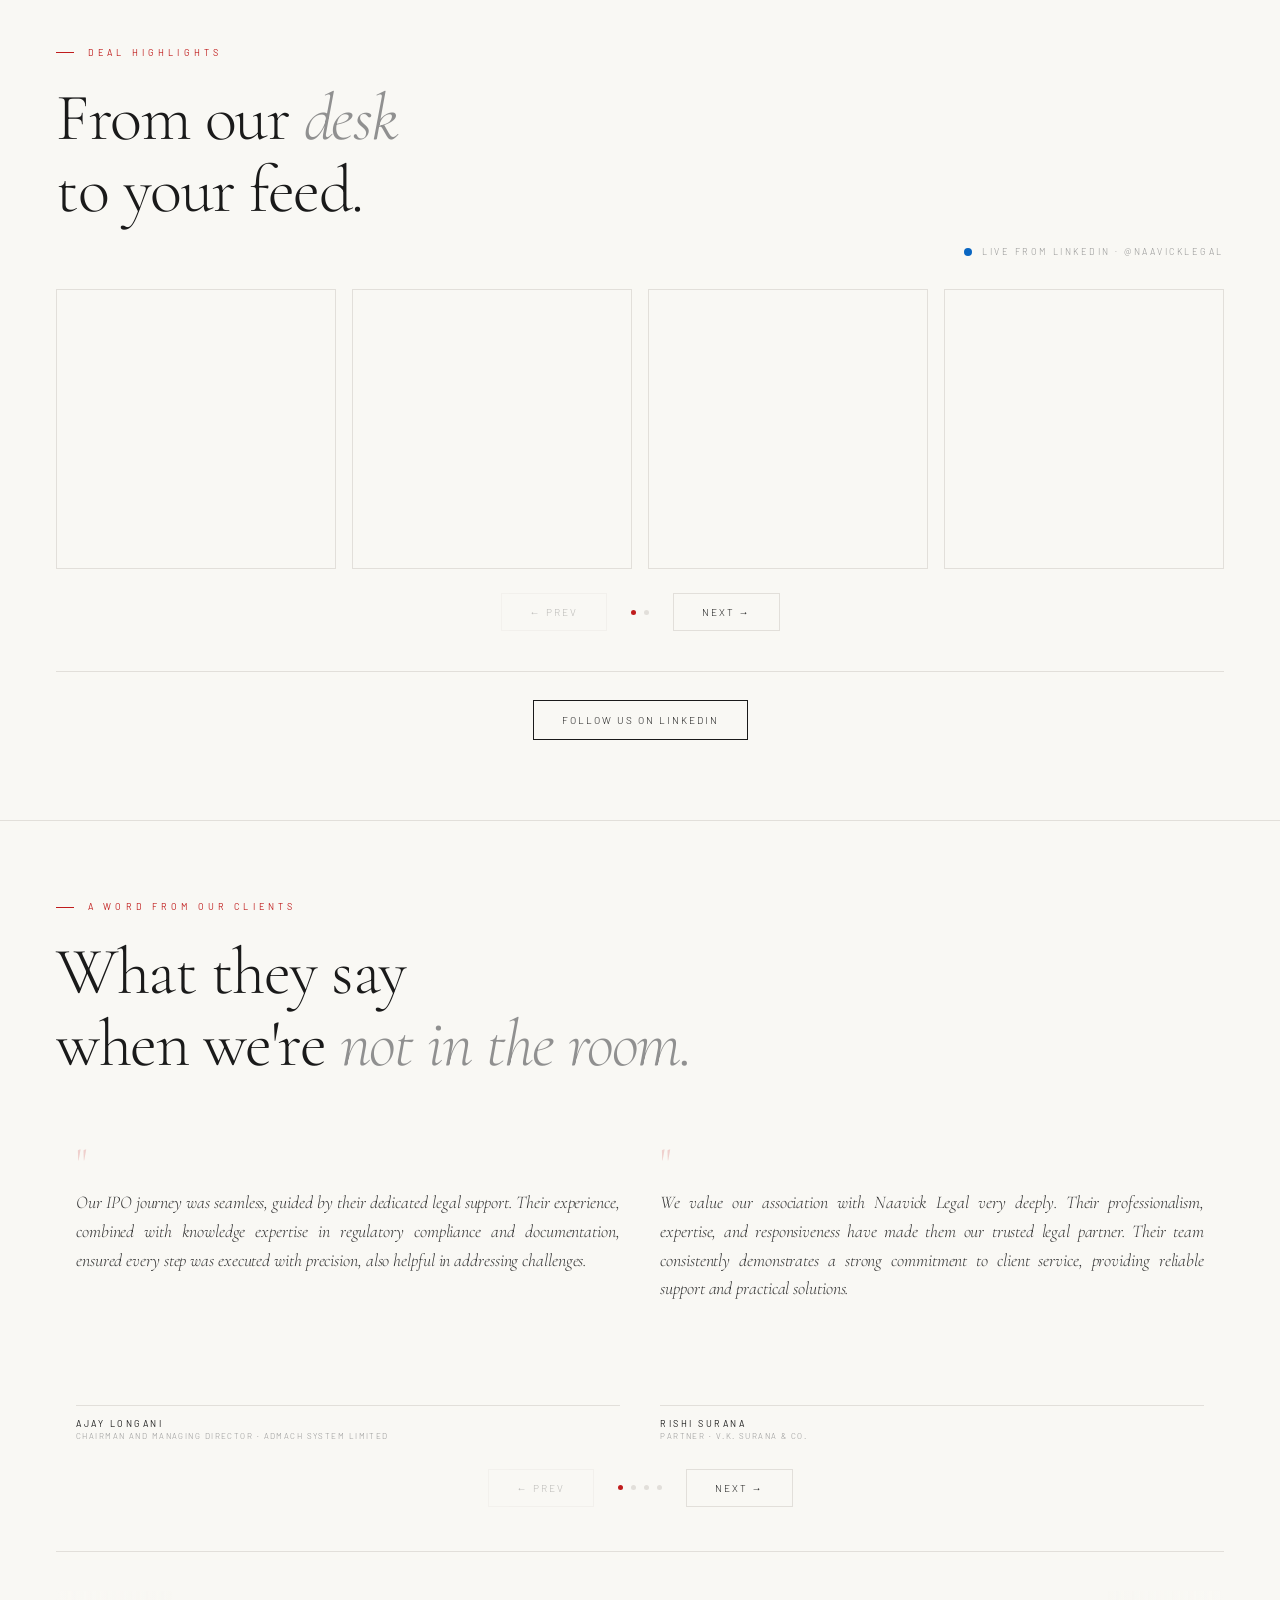
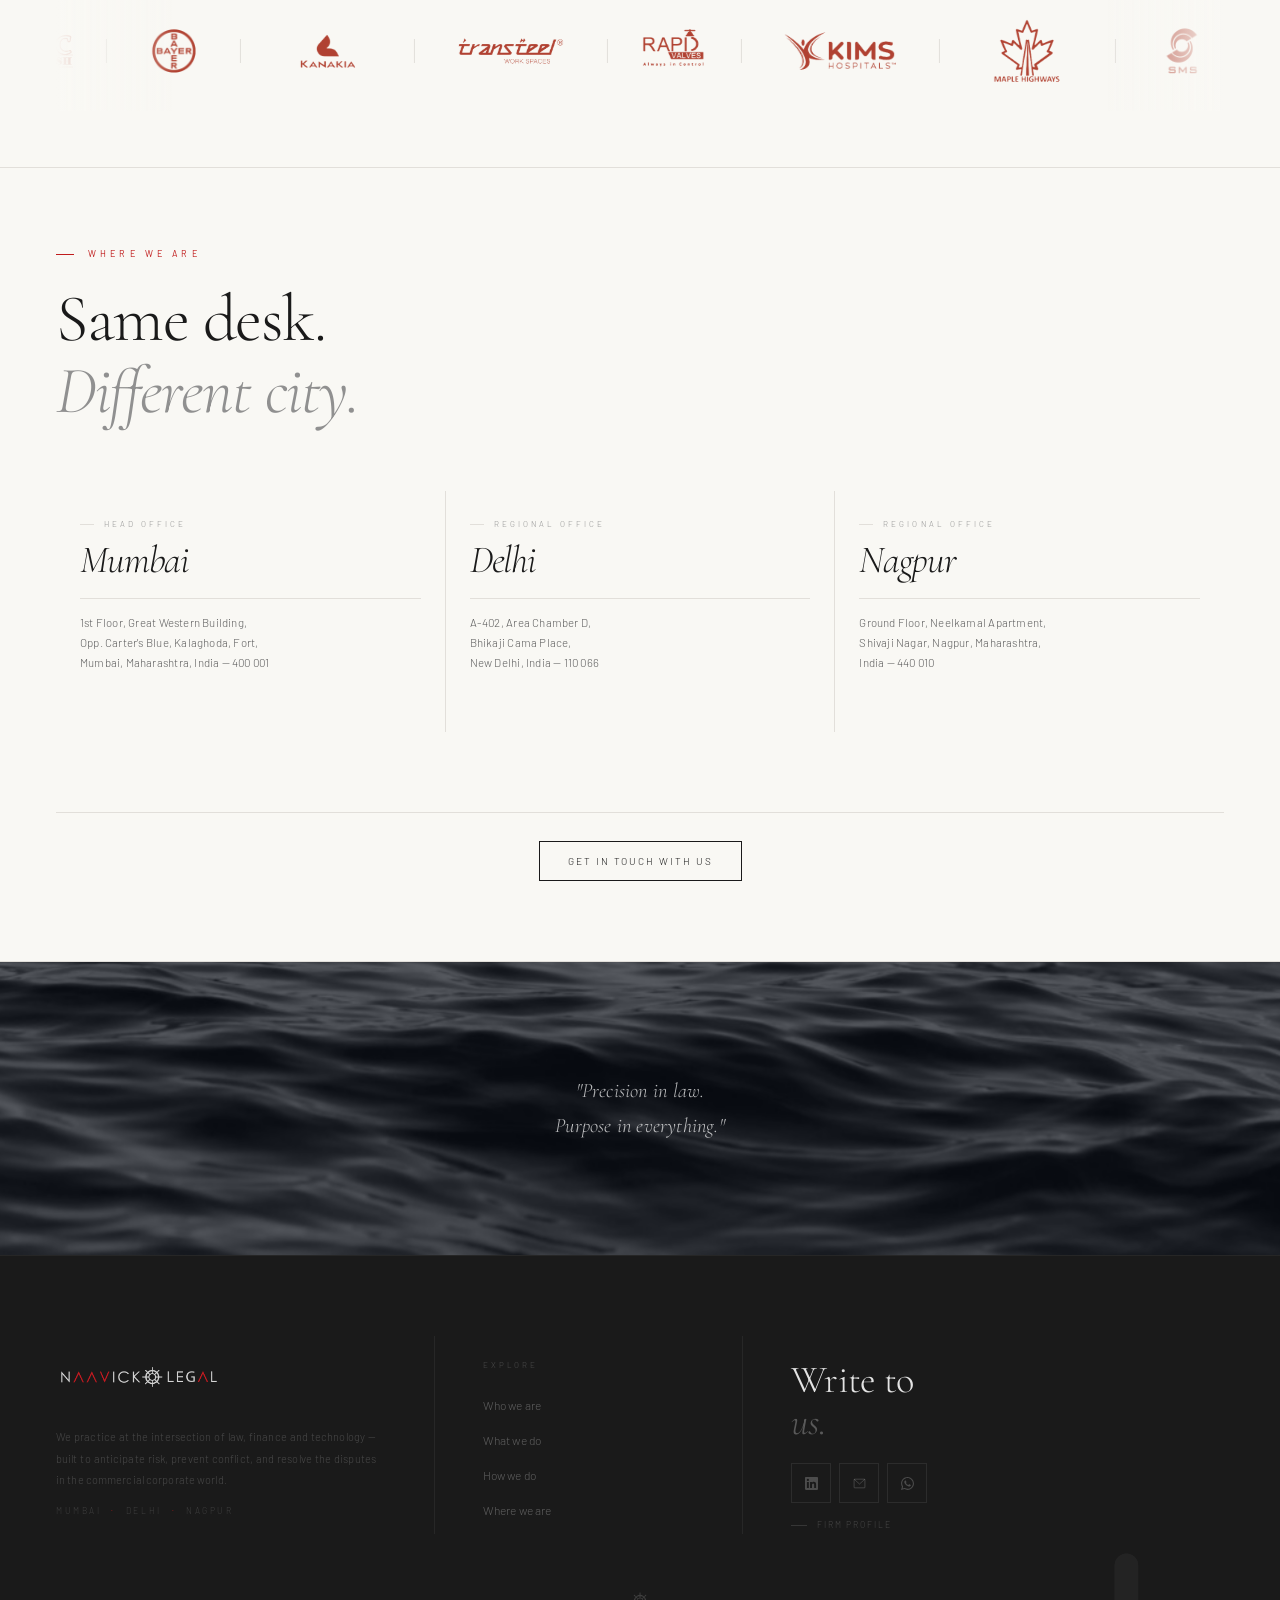
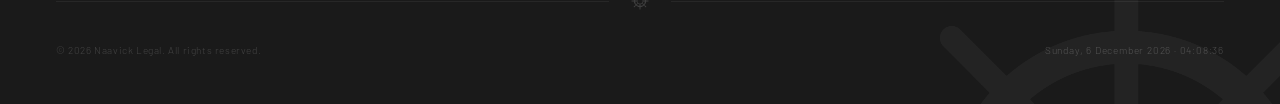
==== commit 2e98ac94: "Fix grey box glitch: swap mist-background gap trick for border-bottom on mobile exp-preview-grid and" ====
--- a/index.html
+++ b/index.html
@@ -597,14 +597,16 @@
   .philo-stat:last-child{border-bottom:none;}
   .ps-n{font-size:28px}
   /* ── Principles ── */
-  .principles-grid{grid-template-columns:1fr;}
-  .pr-cell{padding:28px 20px 24px}
+  .principles-grid{grid-template-columns:1fr;background:transparent;gap:0;}
+  .pr-cell{padding:28px 20px 24px;border-bottom:0.5px solid var(--mist);}
+  .pr-cell:last-child{border-bottom:none;}
   .pr-n{font-size:26px;margin-bottom:10px}
   .pr-t{font-size:15px;margin-bottom:8px}
   .pr-d{font-size:12.5px;line-height:1.88}
   /* ── Experience ── */
-  .exp-preview-grid{grid-template-columns:1fr;}
-  .exp-cell{padding:24px 18px 20px}
+  .exp-preview-grid{grid-template-columns:1fr;background:transparent;gap:0;}
+  .exp-cell{padding:24px 18px 20px;border-bottom:0.5px solid var(--mist);}
+  .exp-cell:last-child{border-bottom:none;}
   .exp-title{font-size:16px;margin-bottom:8px}
   .exp-all{margin-top:28px;padding-top:16px}
   /* ── Testimonials ── */
--- a/style.css
+++ b/style.css
@@ -539,7 +539,6 @@
   -webkit-mask:url('Content/Brand Assets/wheel-element-1.png') center/contain no-repeat;
   mask:url('Content/Brand Assets/wheel-element-1.png') center/contain no-repeat;
   background:#BF1B1B;
-  will-change:transform;
   opacity:0;
 }
 
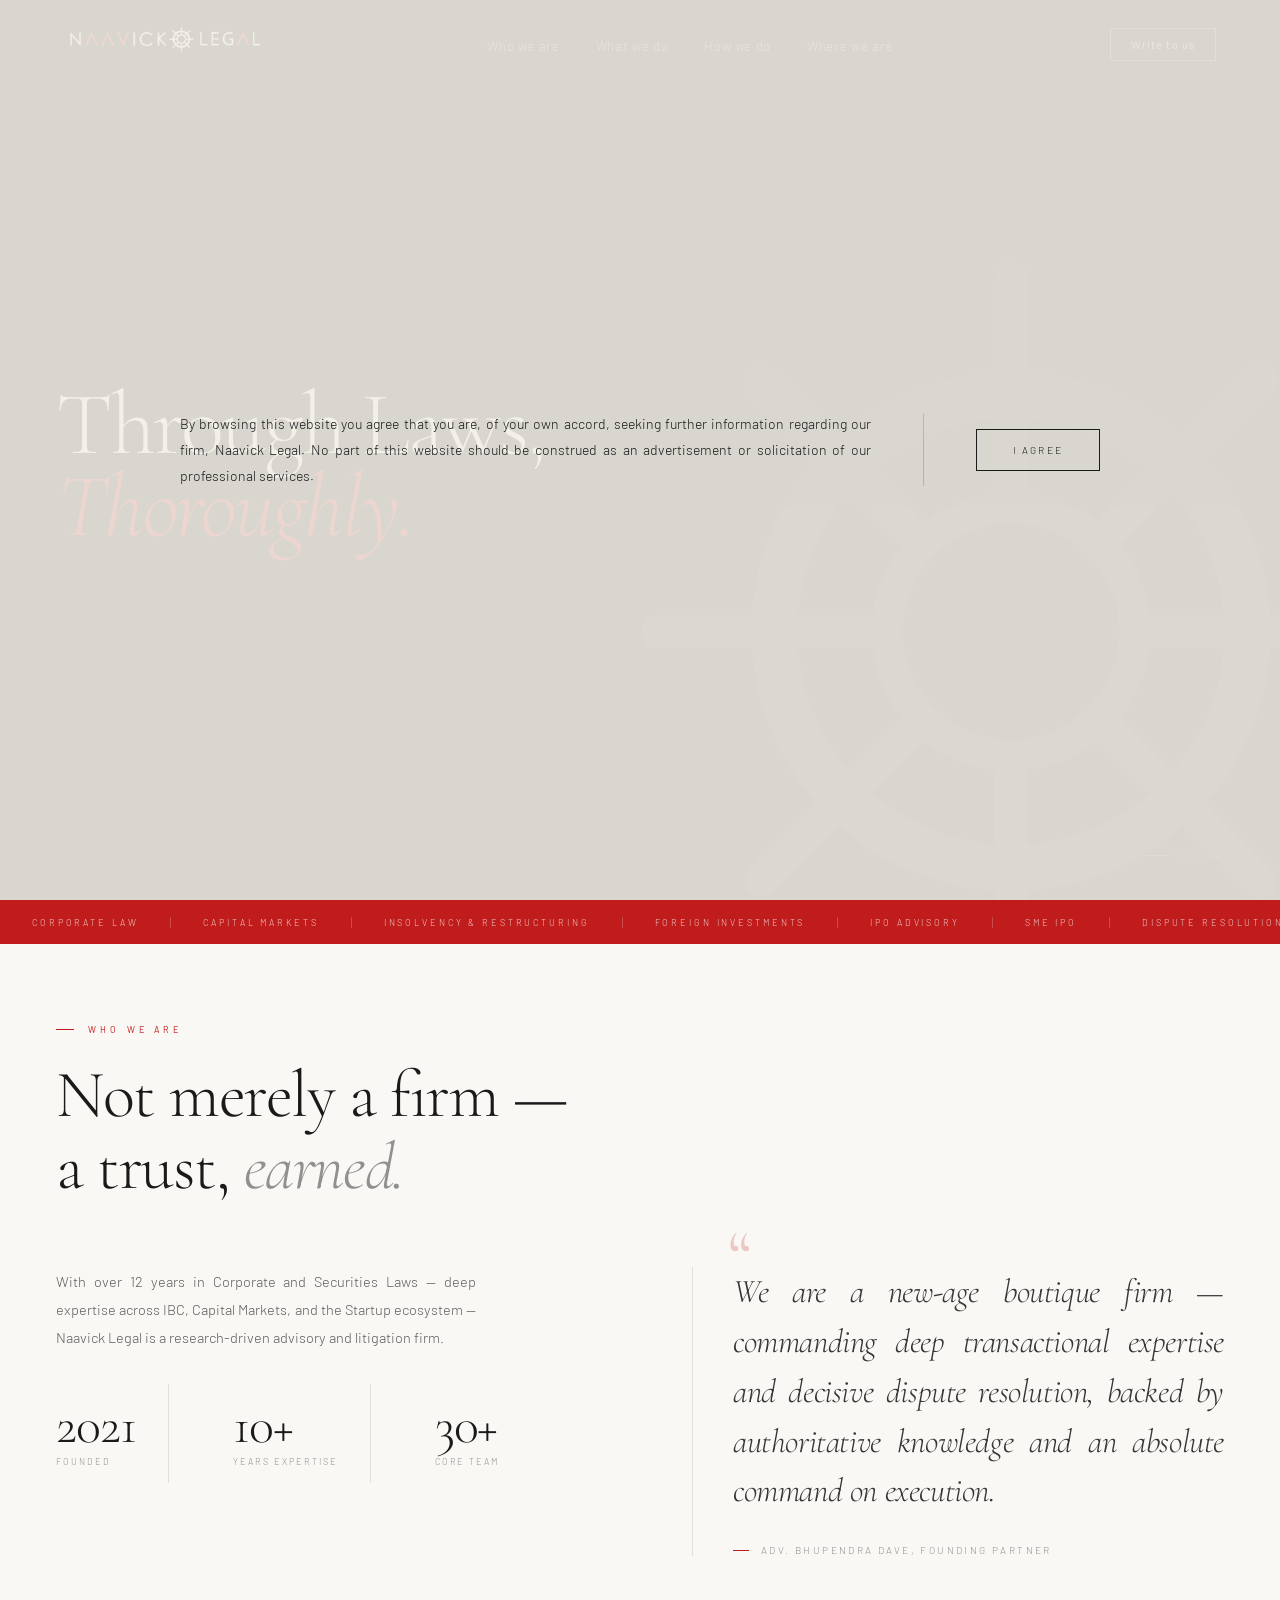
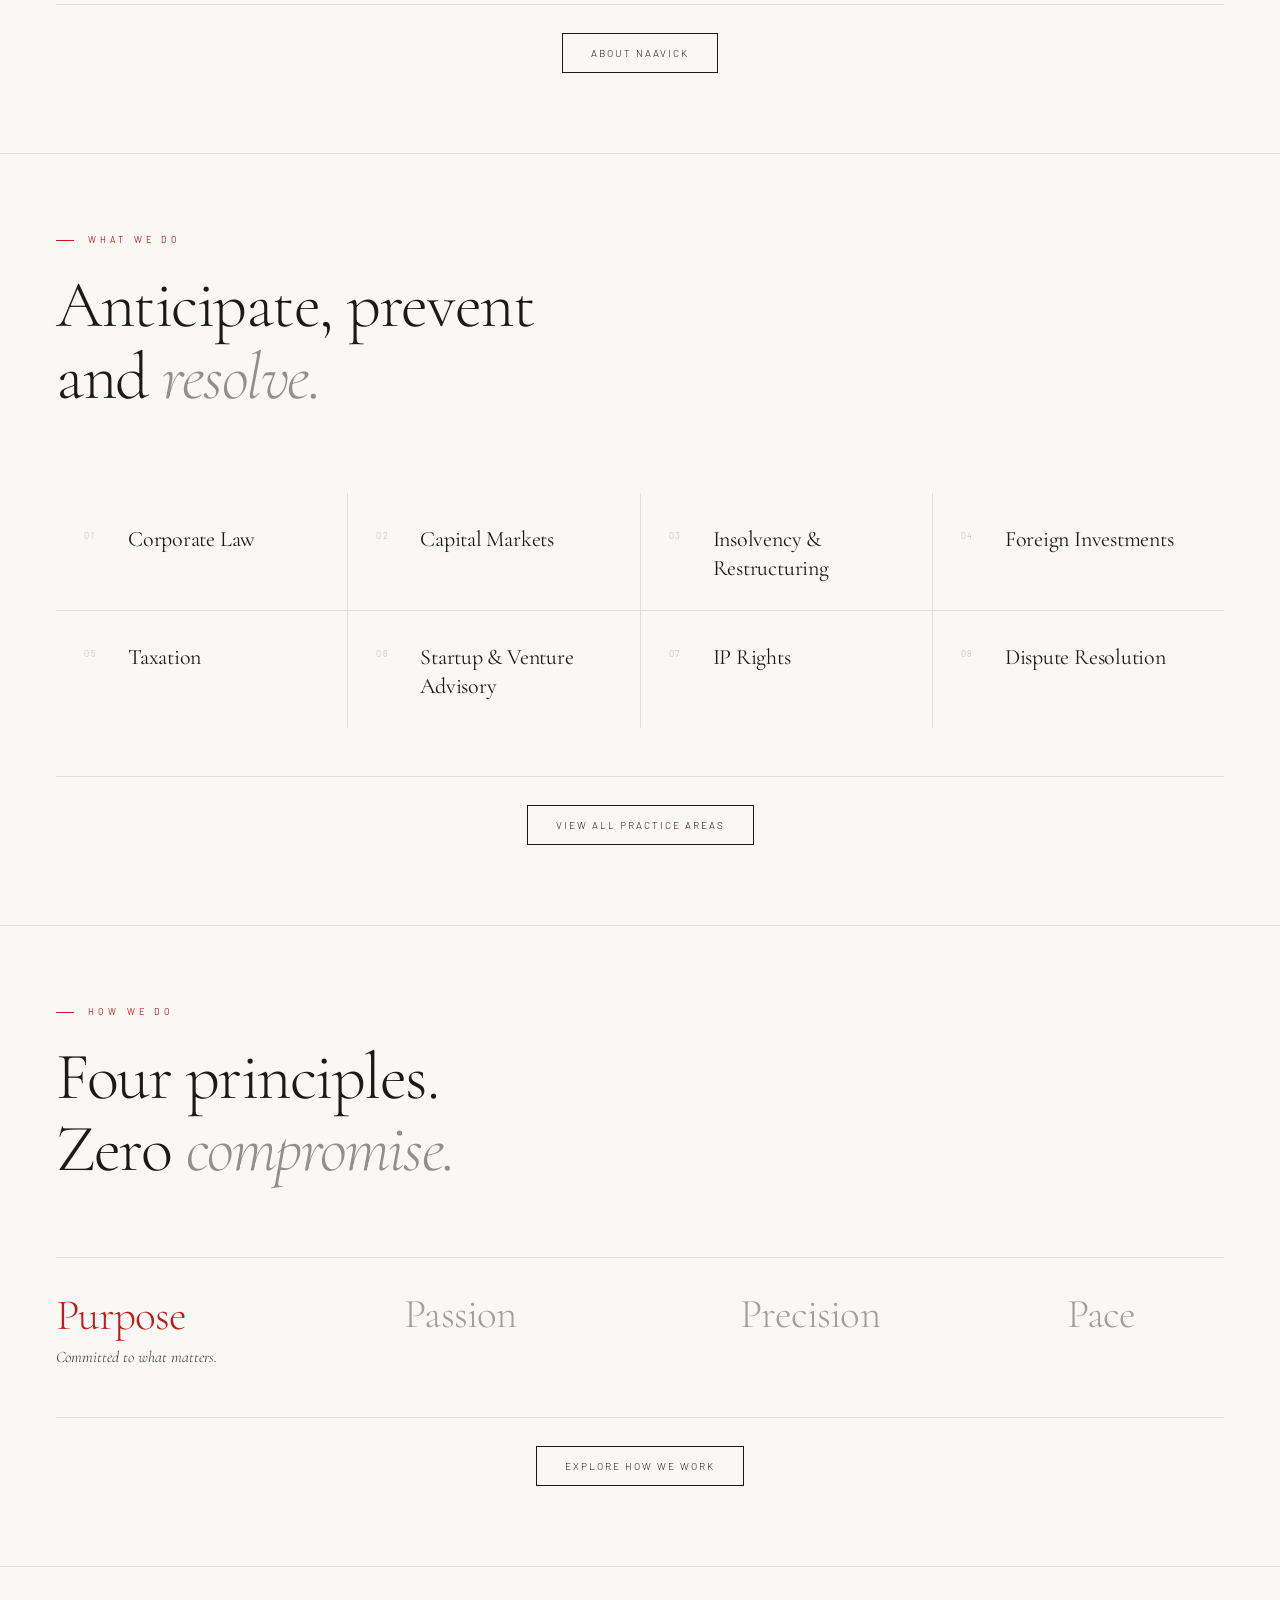
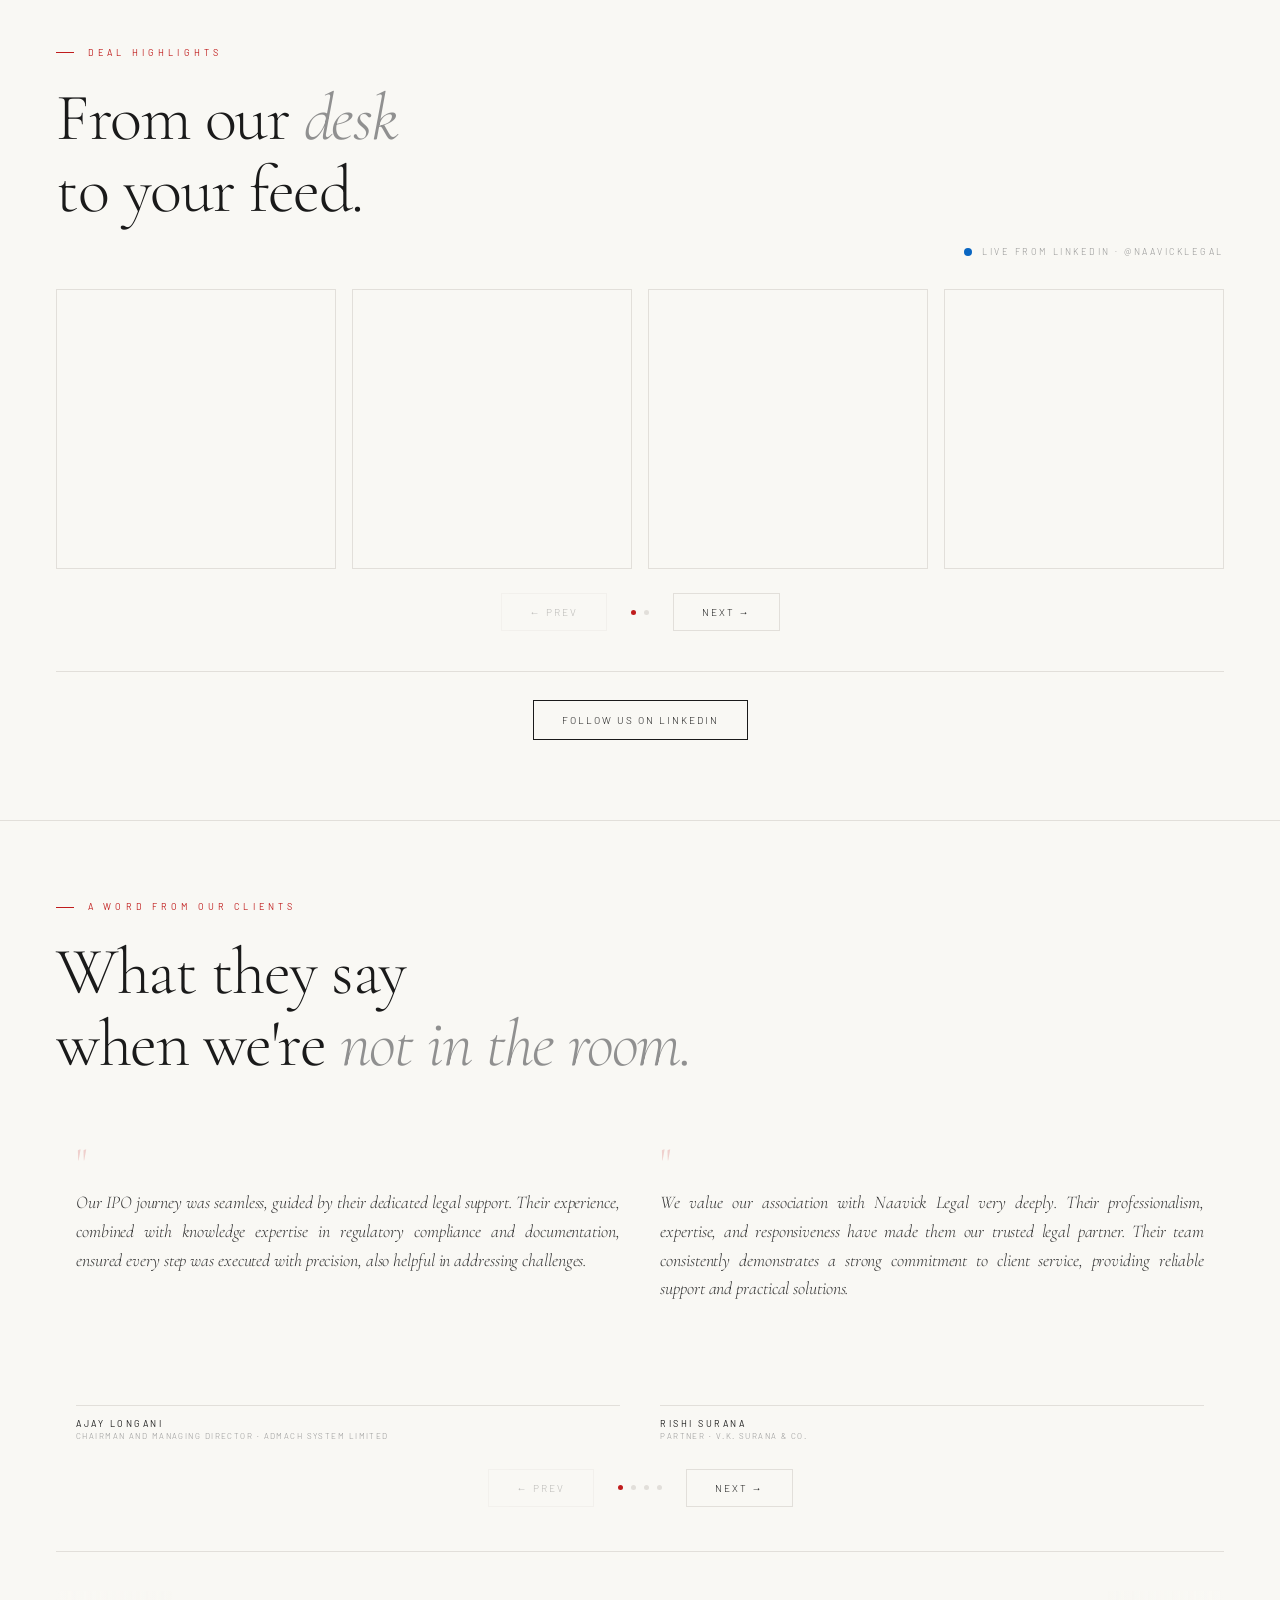
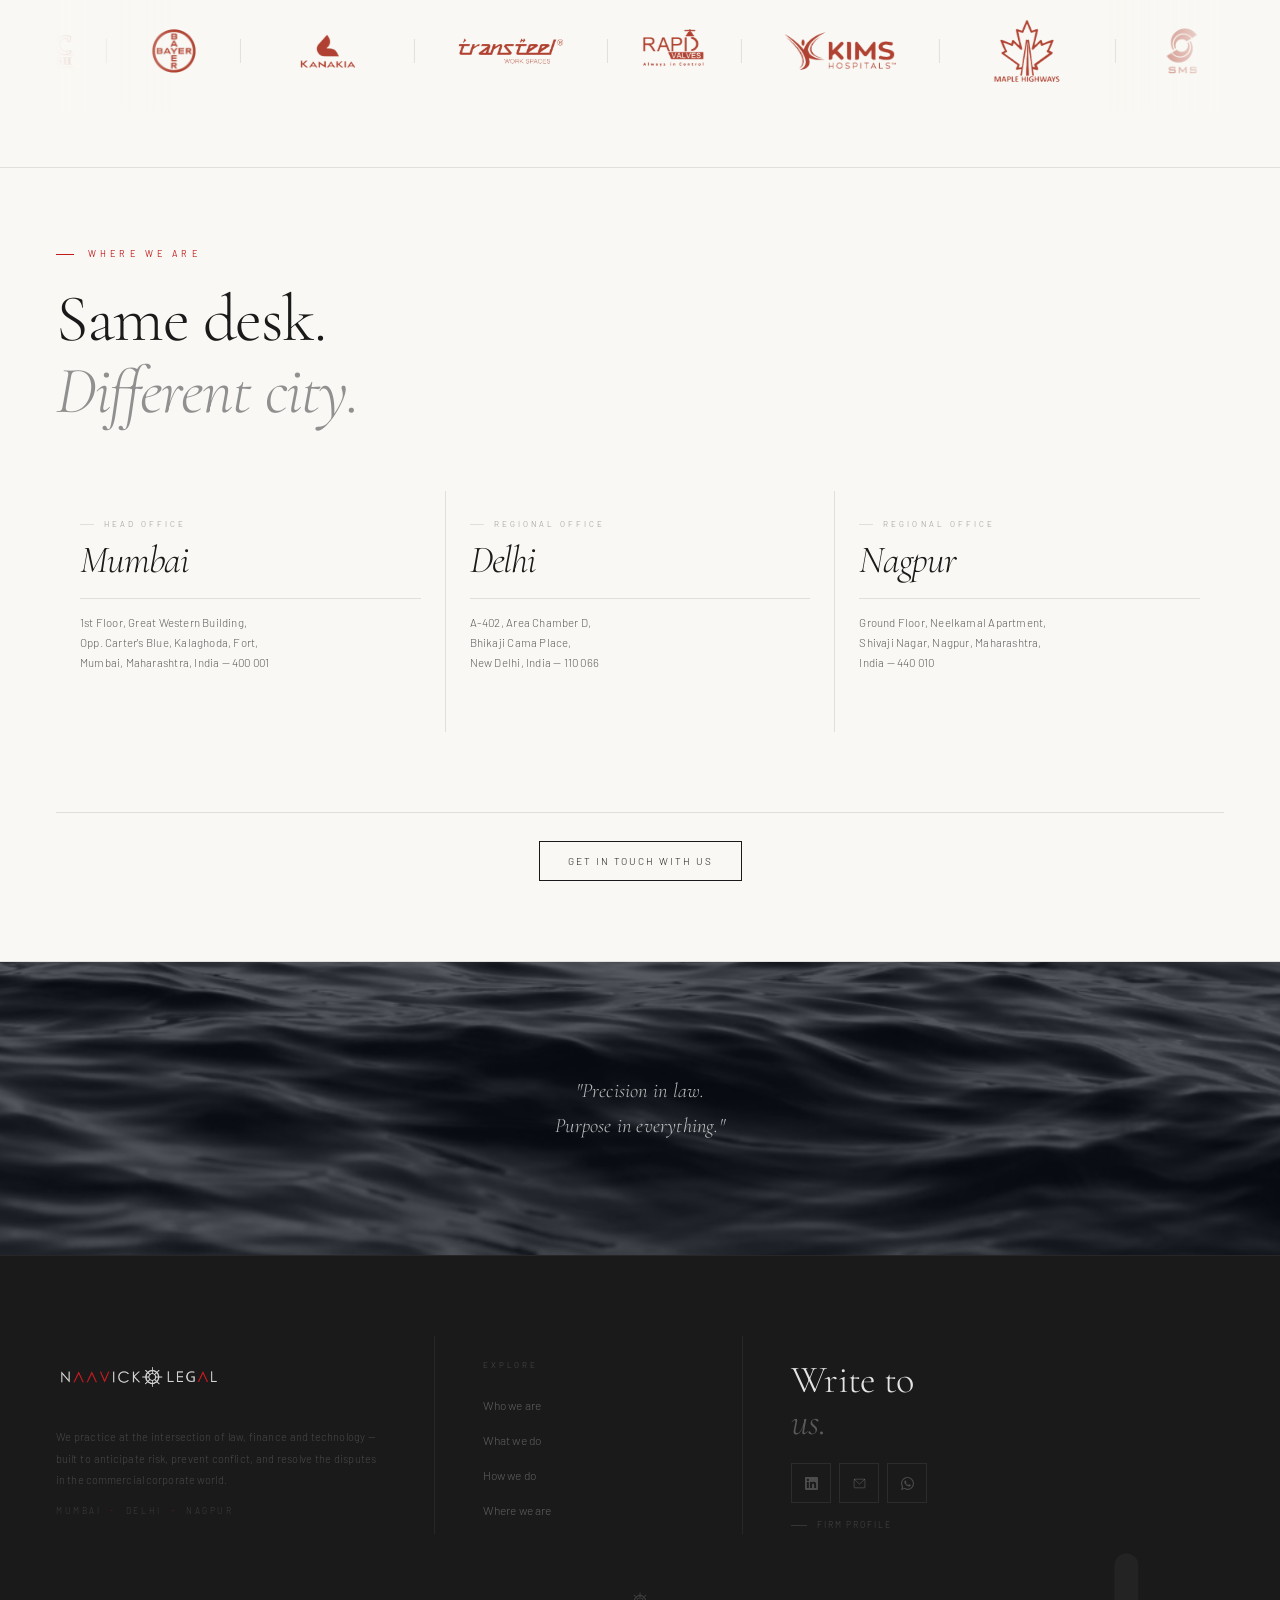
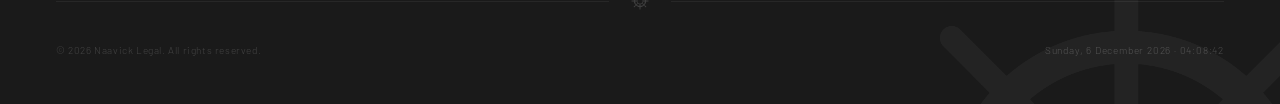
==== commit 209ed6bd: "Fix water parallax jump on all pages — clamp p and pre-position on load The old guard (return if sec" ====
--- a/index.html
+++ b/index.html
@@ -1298,7 +1298,7 @@
 </script>
 <script src="script.js"></script>
 <script>
-(function(){var water=document.getElementById('pullWater');if(water){var waterSec=water.closest('section'),wTop=0,wH=0,vh=0,ticking=false;function cm(){wTop=waterSec.offsetTop;wH=waterSec.offsetHeight;vh=window.innerHeight;}function dw(){var top=wTop-window.scrollY;ticking=false;if(top>vh||top+wH<0)return;var p=(vh-top)/(wH+vh);var range=window.innerWidth<=600?120:320;water.style.transform='translateY('+((p-0.5)*range)+'px)';}cm();window.addEventListener('scroll',function(){if(!ticking){requestAnimationFrame(dw);ticking=true;}},{passive:true});window.addEventListener('resize',cm,{passive:true});dw();}})();
+(function(){var water=document.getElementById('pullWater');if(!water)return;var waterSec=water.closest('section'),wTop=0,wH=0,vh=0,range=320,ticking=false;function cm(){wTop=waterSec.offsetTop;wH=waterSec.offsetHeight;vh=window.innerHeight;range=window.innerWidth<=600?120:320;}function dw(){ticking=false;var top=wTop-window.scrollY;if(top>vh*1.5||top+wH<-vh)return;var p=(vh-top)/(wH+vh);p=p<0?0:p>1?1:p;water.style.transform='translateY('+((p-0.5)*range).toFixed(1)+'px)';}cm();dw();window.addEventListener('scroll',function(){if(!ticking){ticking=true;requestAnimationFrame(dw);}},{passive:true});window.addEventListener('resize',function(){cm();if(!ticking){ticking=true;requestAnimationFrame(dw);}},{passive:true});})();
 </script>
 <script>
 var _dealsCur = 0;
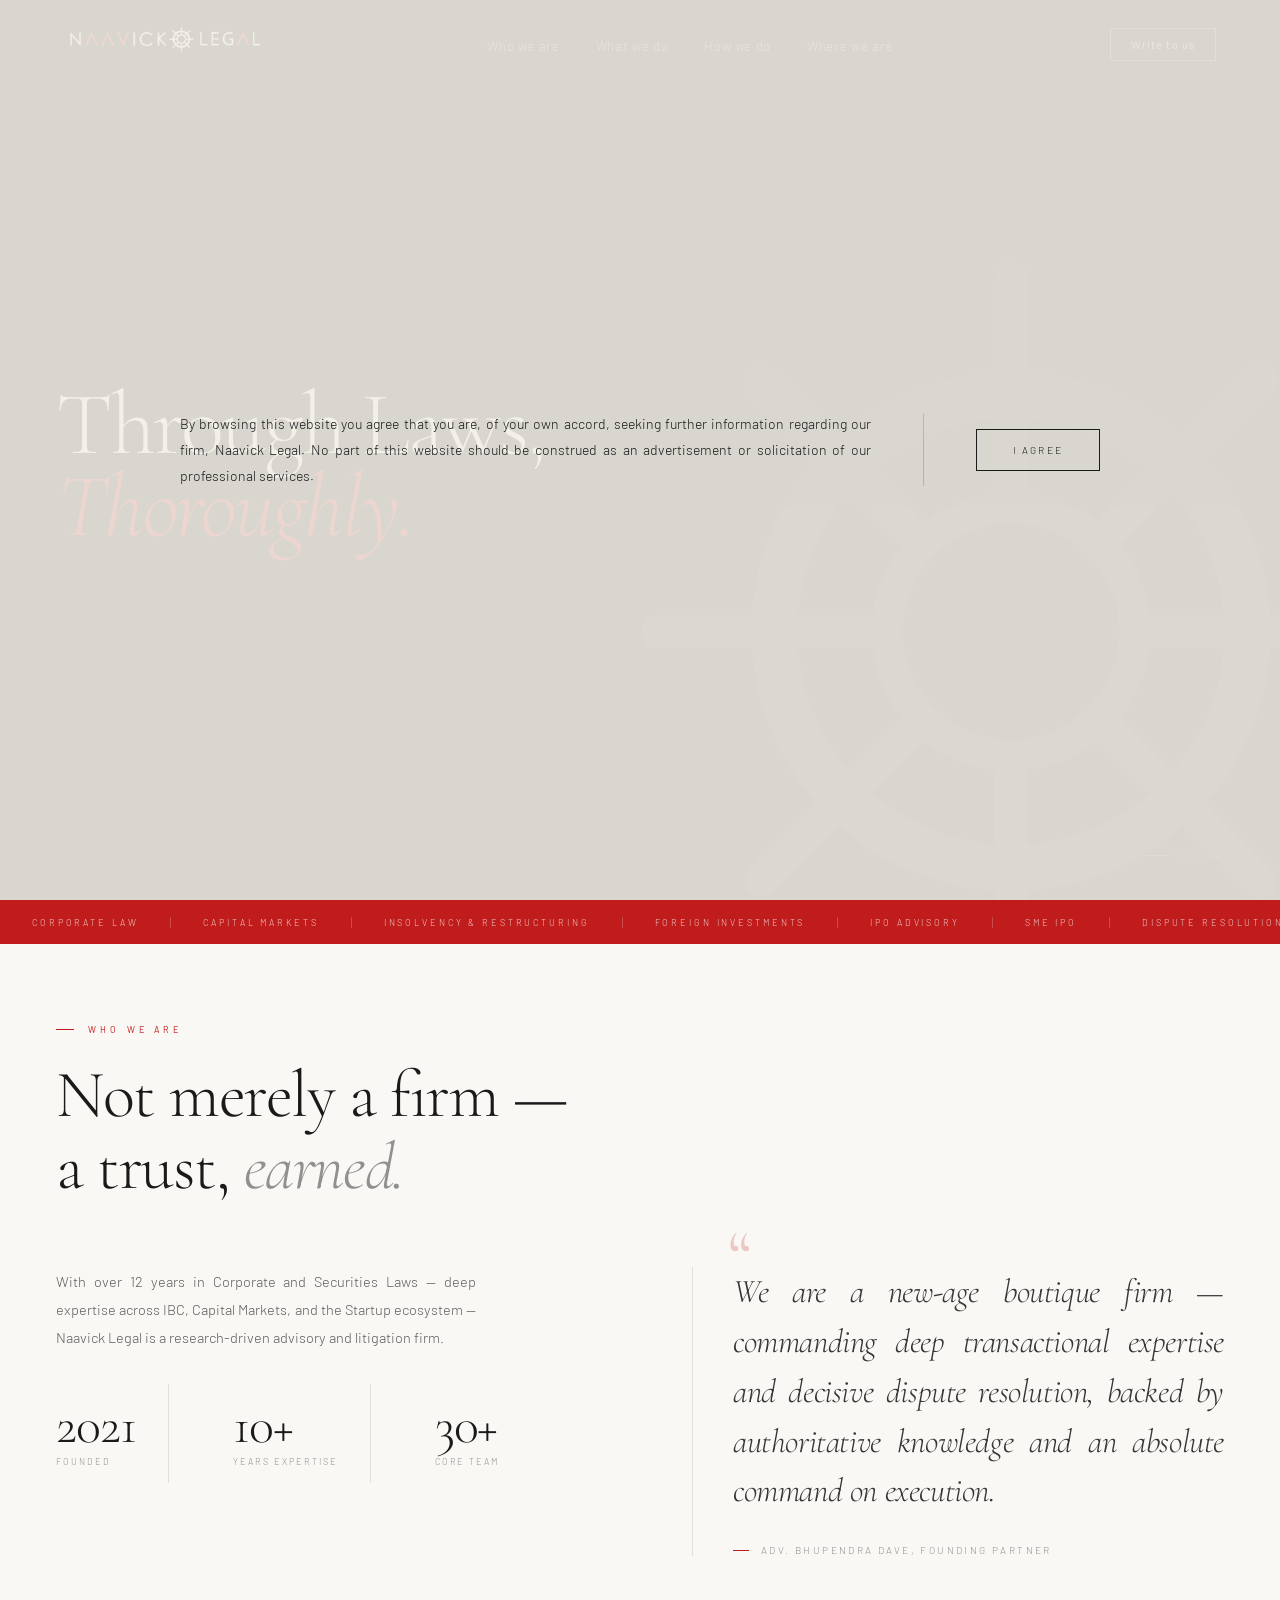
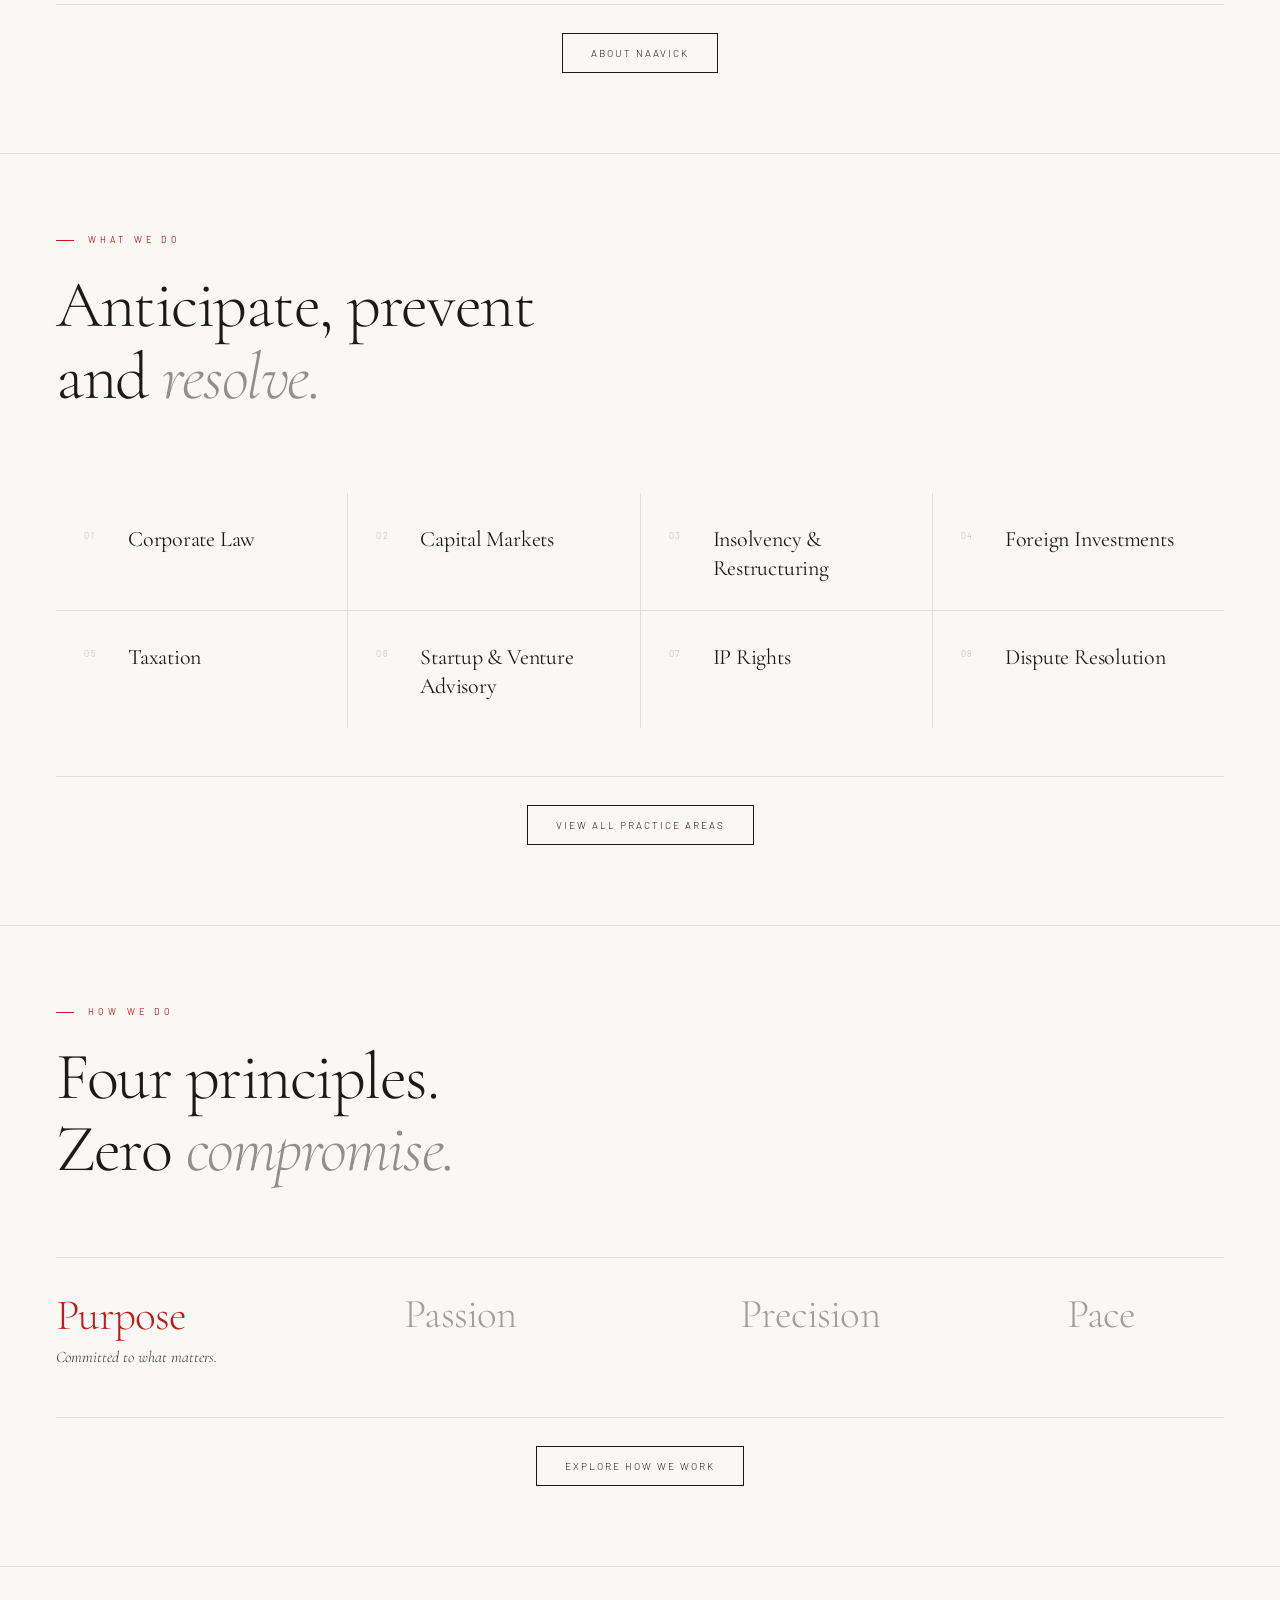
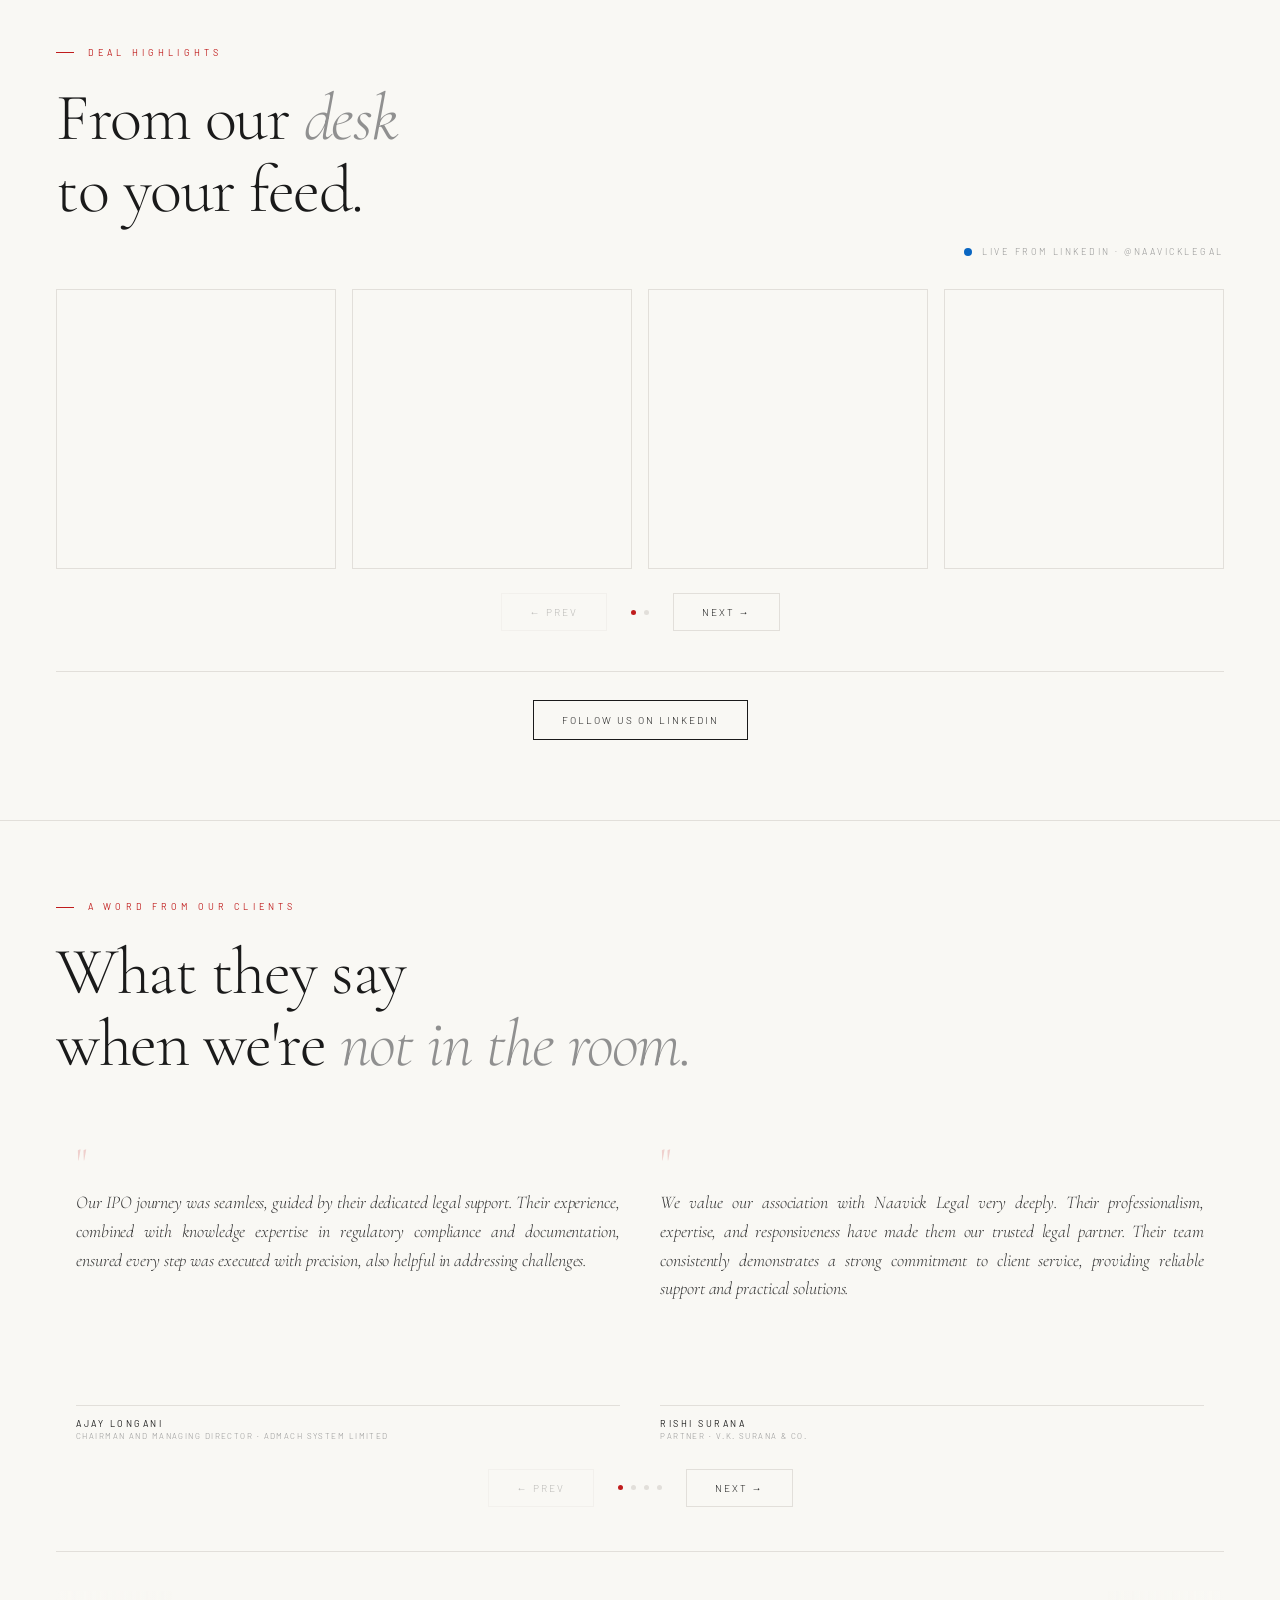
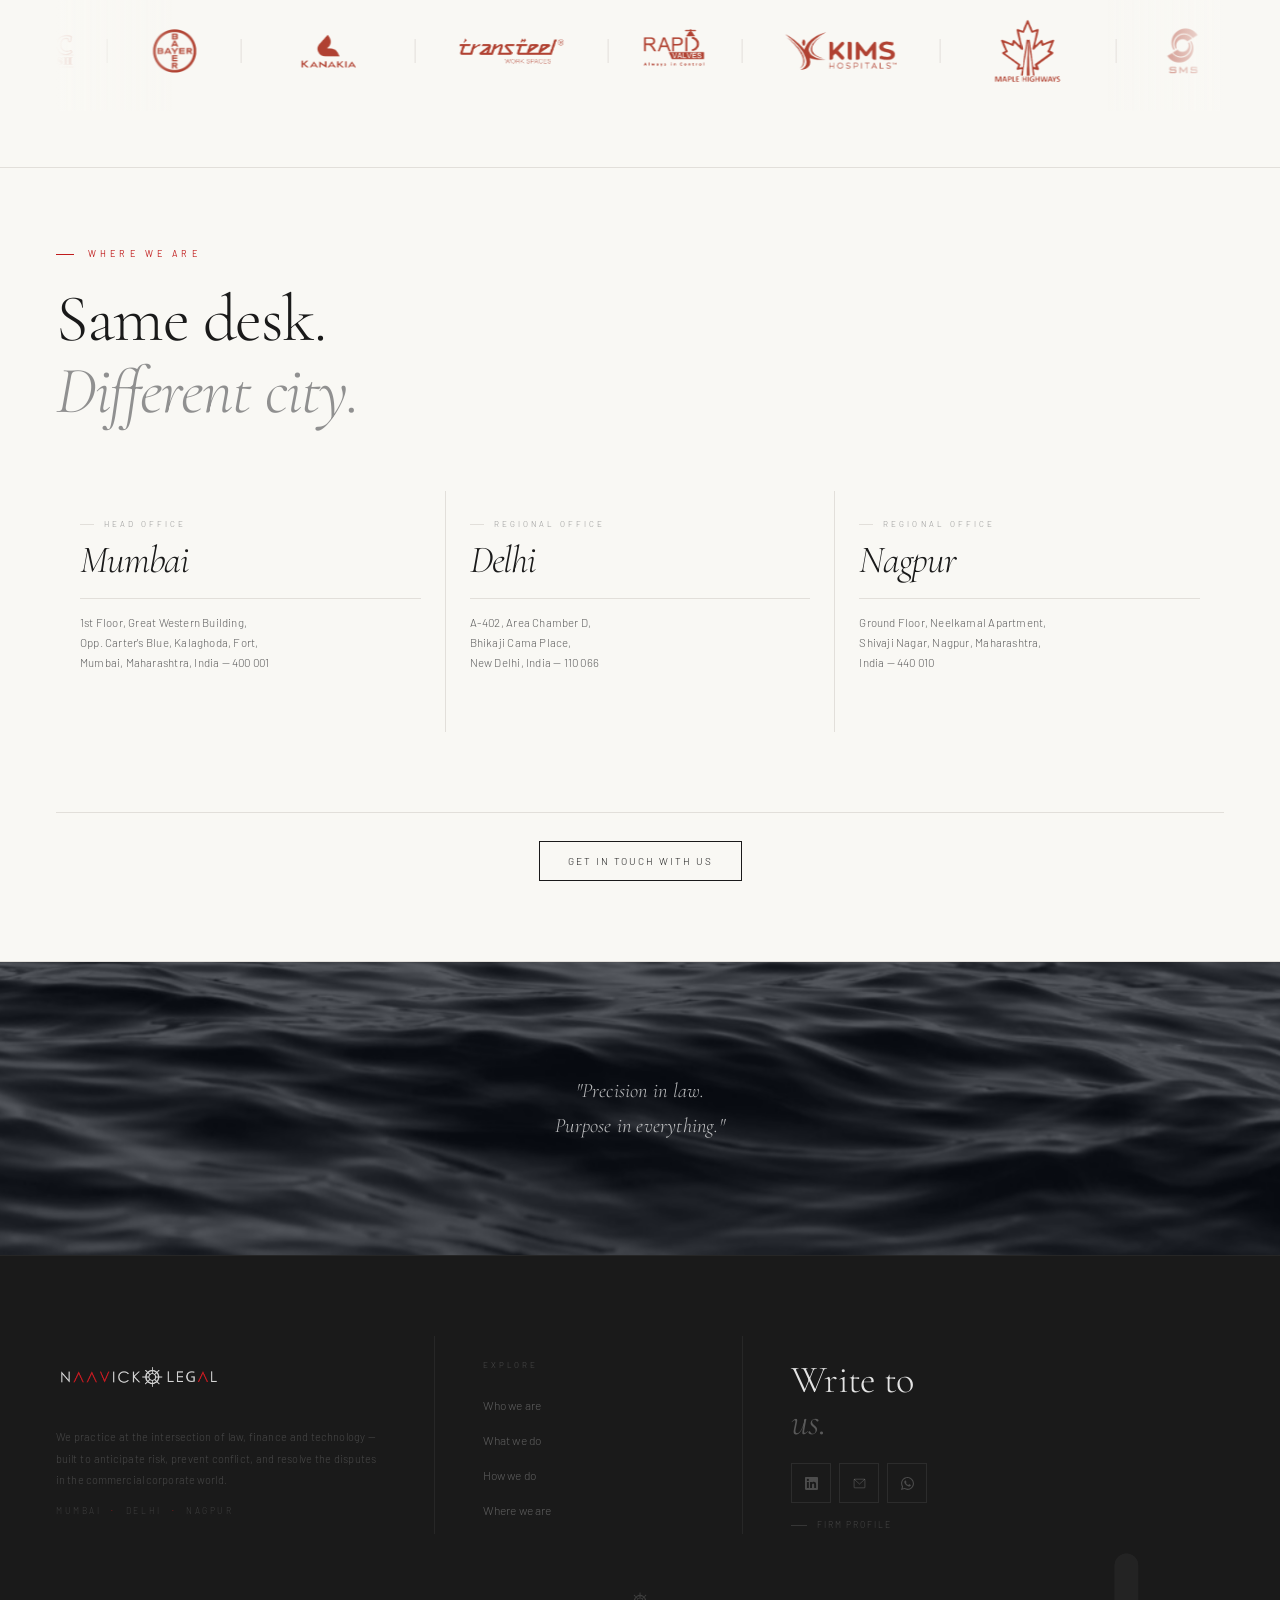
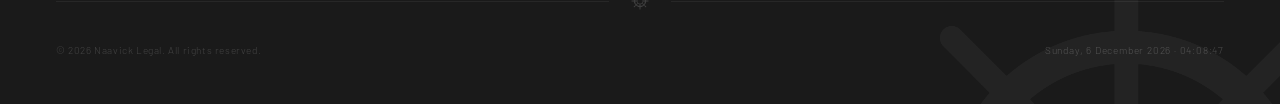
==== commit 07b94db6: "Add SEO — meta descriptions, OG tags, schema markup, sitemap, robots.txt - Unique meta description +" ====
--- a/index.html
+++ b/index.html
@@ -3,7 +3,60 @@
 <head>
 <meta charset="UTF-8">
 <meta name="viewport" content="width=device-width, initial-scale=1.0, viewport-fit=cover">
-<title>Naavick Legal — Through Laws, Thoroughly.</title>
+<title>Naavick Legal — Corporate Law Firm in Mumbai, Delhi & Nagpur</title>
+<meta name="description" content="Naavick Legal is a full-service corporate law firm in Mumbai, Delhi and Nagpur. We specialise in Corporate Law, Capital Markets, Insolvency & Restructuring, Foreign Investments, Taxation, IP Rights and Dispute Resolution.">
+<meta name="keywords" content="corporate law firm India, legal services Mumbai, insolvency lawyers India, capital markets legal advisory, corporate lawyer Mumbai, law firm Delhi, Naavick Legal">
+<link rel="canonical" href="https://naavick.com/">
+<meta property="og:type" content="website">
+<meta property="og:site_name" content="Naavick Legal">
+<meta property="og:title" content="Naavick Legal — Corporate Law Firm in Mumbai, Delhi & Nagpur">
+<meta property="og:description" content="Full-service corporate law firm practising at the intersection of law, finance and technology. Offices in Mumbai, Delhi and Nagpur.">
+<meta property="og:url" content="https://naavick.com/">
+<meta property="og:image" content="https://naavick.com/Content/Brand%20Assets/logo1-black.png">
+<meta name="twitter:card" content="summary_large_image">
+<meta name="twitter:title" content="Naavick Legal — Corporate Law Firm in Mumbai, Delhi & Nagpur">
+<meta name="twitter:description" content="Full-service corporate law firm practising at the intersection of law, finance and technology. Offices in Mumbai, Delhi and Nagpur.">
+<meta name="twitter:image" content="https://naavick.com/Content/Brand%20Assets/logo1-black.png">
+<meta name="robots" content="index, follow">
+<script type="application/ld+json">
+{
+  "@context": "https://schema.org",
+  "@type": "LegalService",
+  "name": "Naavick Legal",
+  "url": "https://naavick.com",
+  "description": "Full-service corporate law firm specialising in Corporate Law, Capital Markets, Insolvency & Restructuring, Foreign Investments, Taxation, IP Rights and Dispute Resolution.",
+  "areaServed": "IN",
+  "knowsAbout": ["Corporate Law", "Capital Markets", "Insolvency & Restructuring", "Foreign Investments", "Taxation", "Intellectual Property Rights", "Dispute Resolution", "Startup Advisory"],
+  "address": [
+    {
+      "@type": "PostalAddress",
+      "streetAddress": "1st Floor, Great Western Building, Opp. Carter's Blue, Kalaghoda, Fort",
+      "addressLocality": "Mumbai",
+      "addressRegion": "Maharashtra",
+      "postalCode": "400001",
+      "addressCountry": "IN"
+    },
+    {
+      "@type": "PostalAddress",
+      "streetAddress": "Bhikaji Cama Place",
+      "addressLocality": "New Delhi",
+      "addressRegion": "Delhi",
+      "postalCode": "110066",
+      "addressCountry": "IN"
+    },
+    {
+      "@type": "PostalAddress",
+      "streetAddress": "Ground Floor, Neelkamal Apartment, Shivaji Nagar",
+      "addressLocality": "Nagpur",
+      "addressRegion": "Maharashtra",
+      "postalCode": "440010",
+      "addressCountry": "IN"
+    }
+  ],
+  "email": "office@naavick.com",
+  "sameAs": ["https://www.linkedin.com/company/naavick-legal"]
+}
+</script>
 <link rel="preconnect" href="https://fonts.googleapis.com">
 <link rel="preconnect" href="https://fonts.gstatic.com" crossorigin>
 <link href="https://fonts.googleapis.com/css2?family=Cormorant+Garamond:ital,wght@0,300;0,400;0,500;1,300;1,400;1,500&family=Barlow:wght@300;400&display=swap" rel="stylesheet">
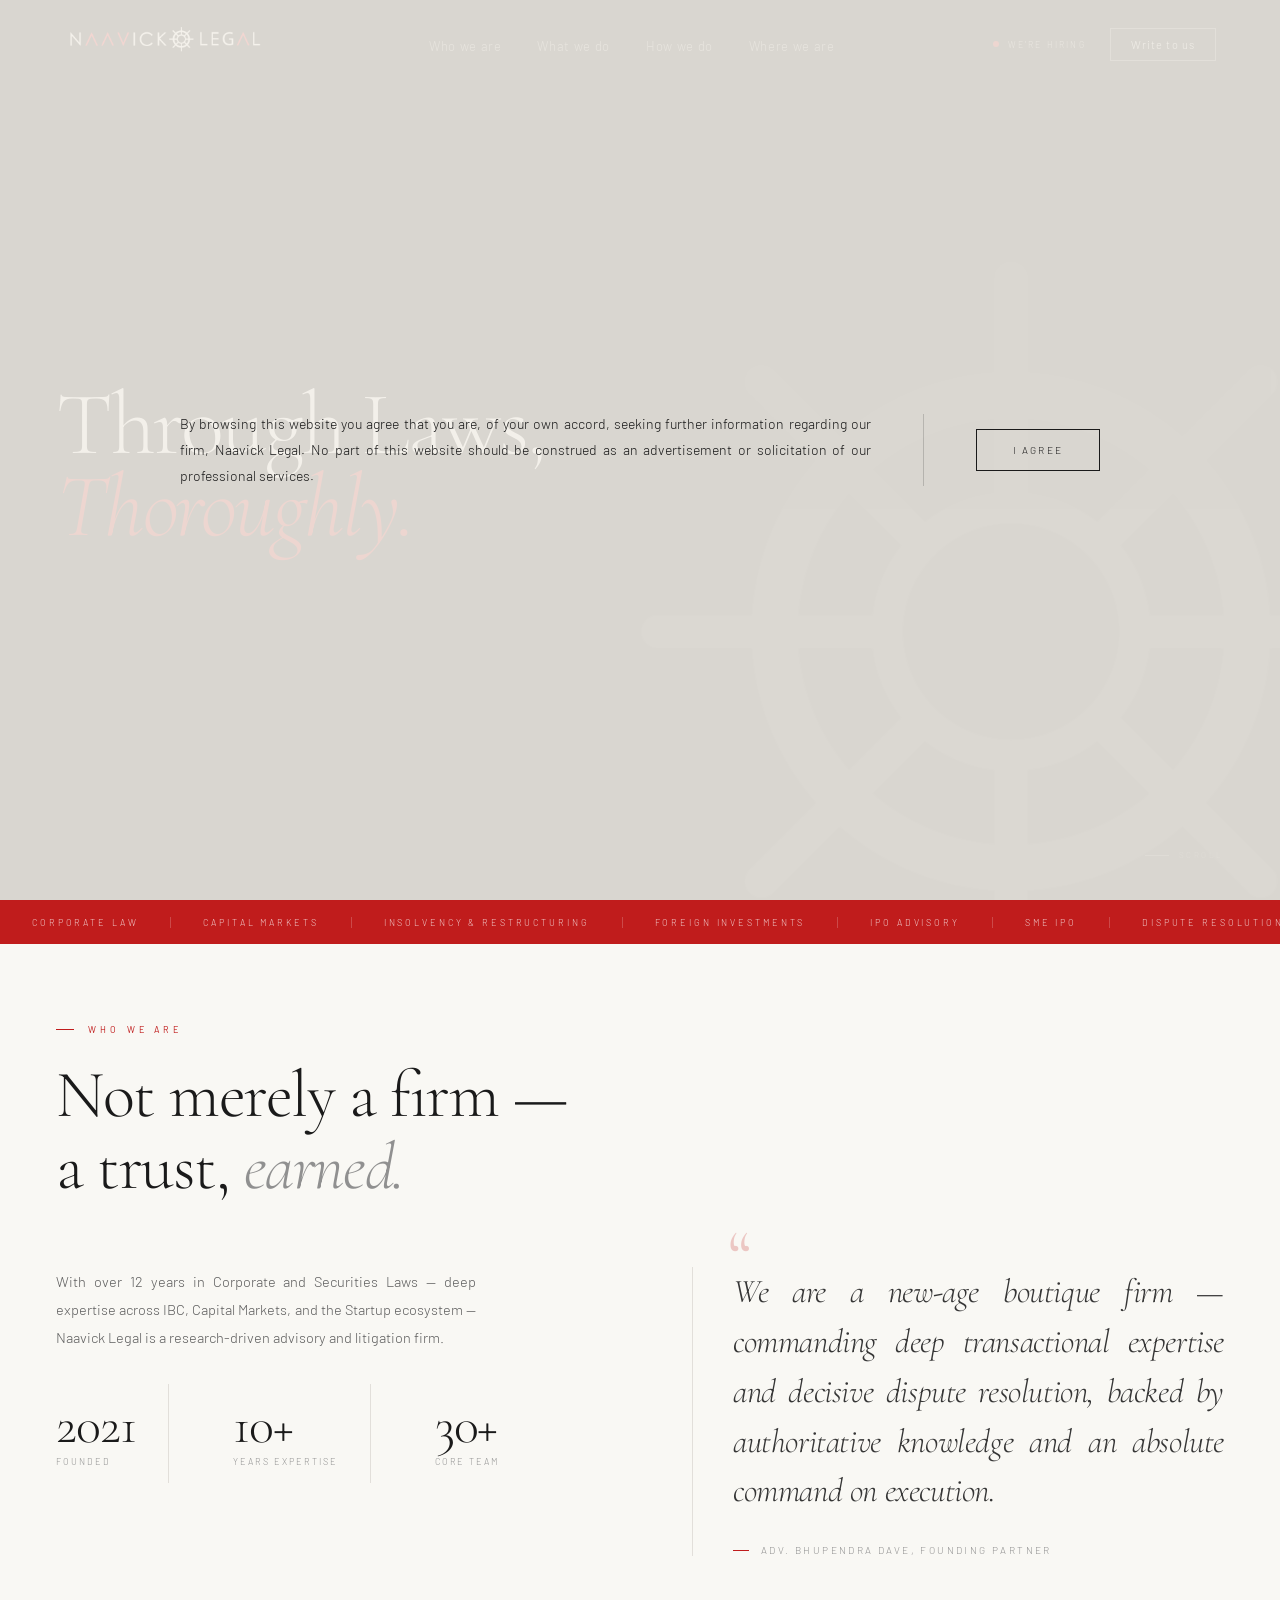
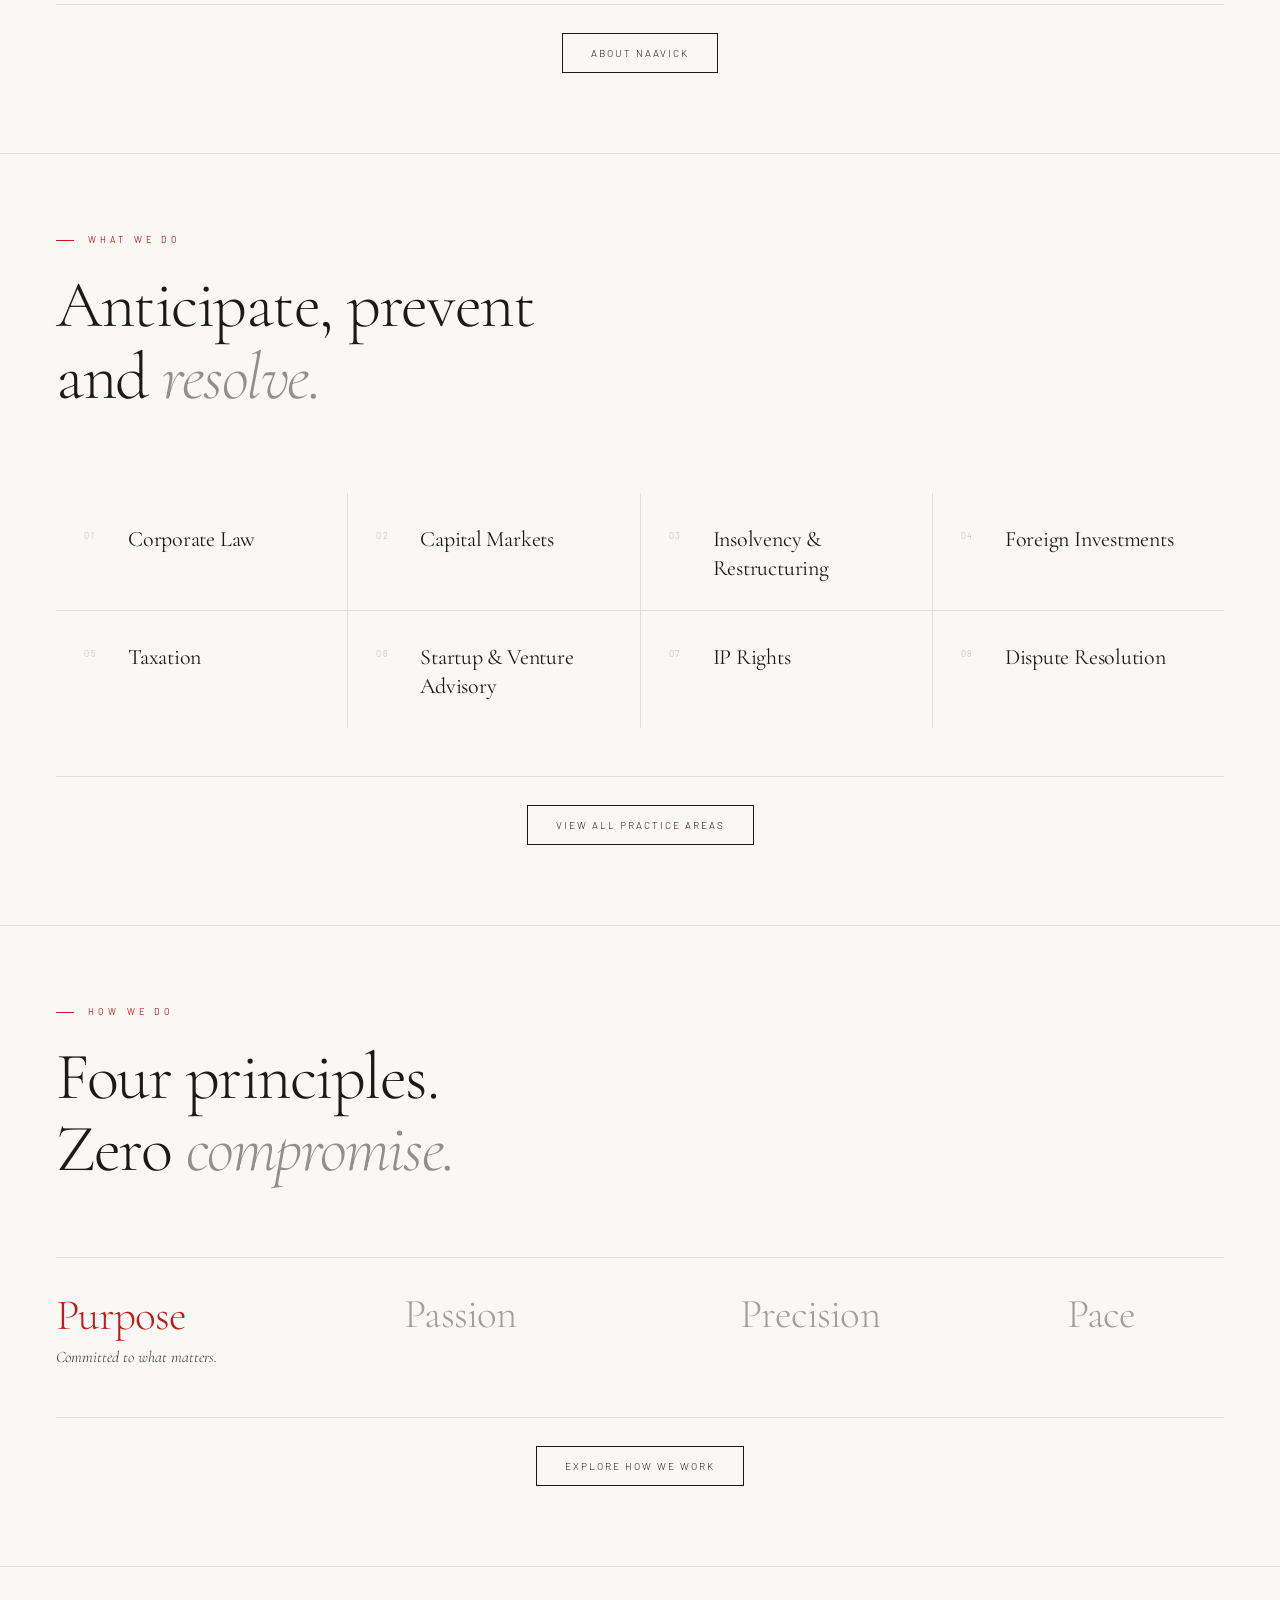
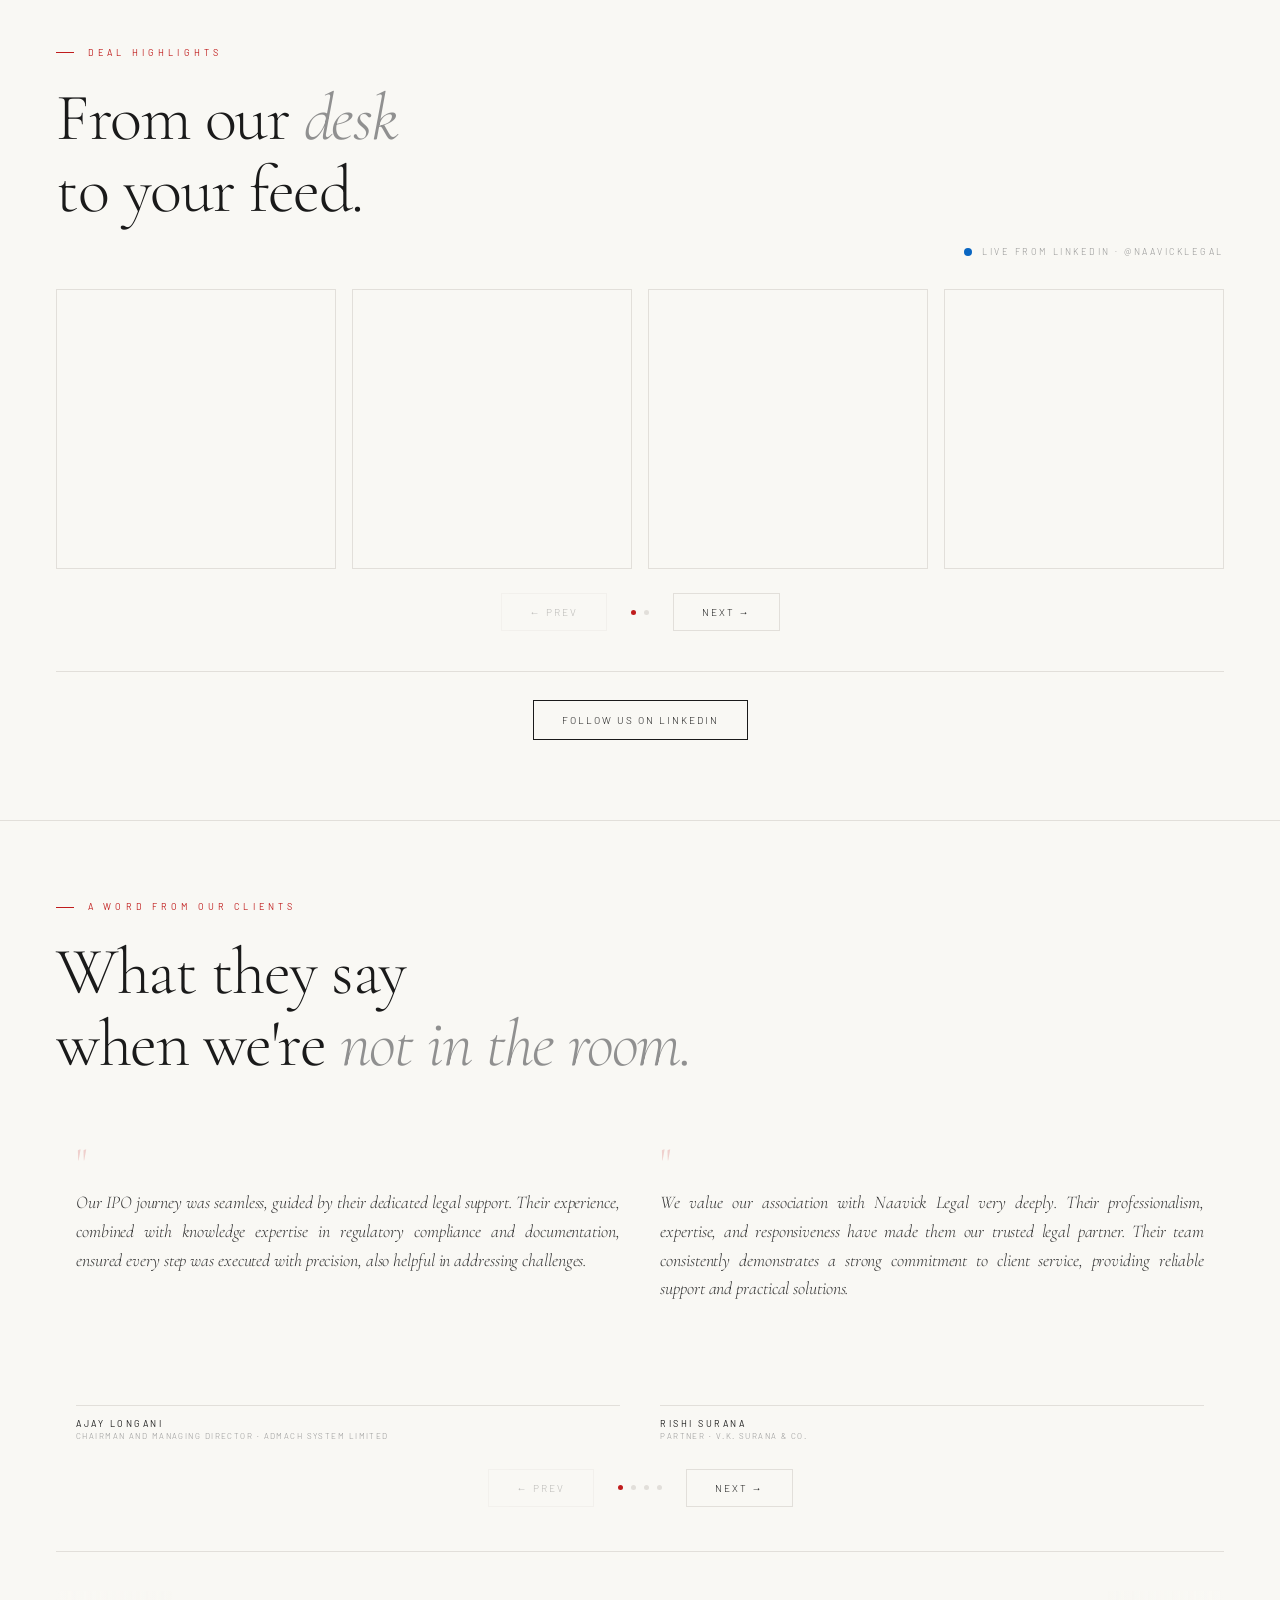
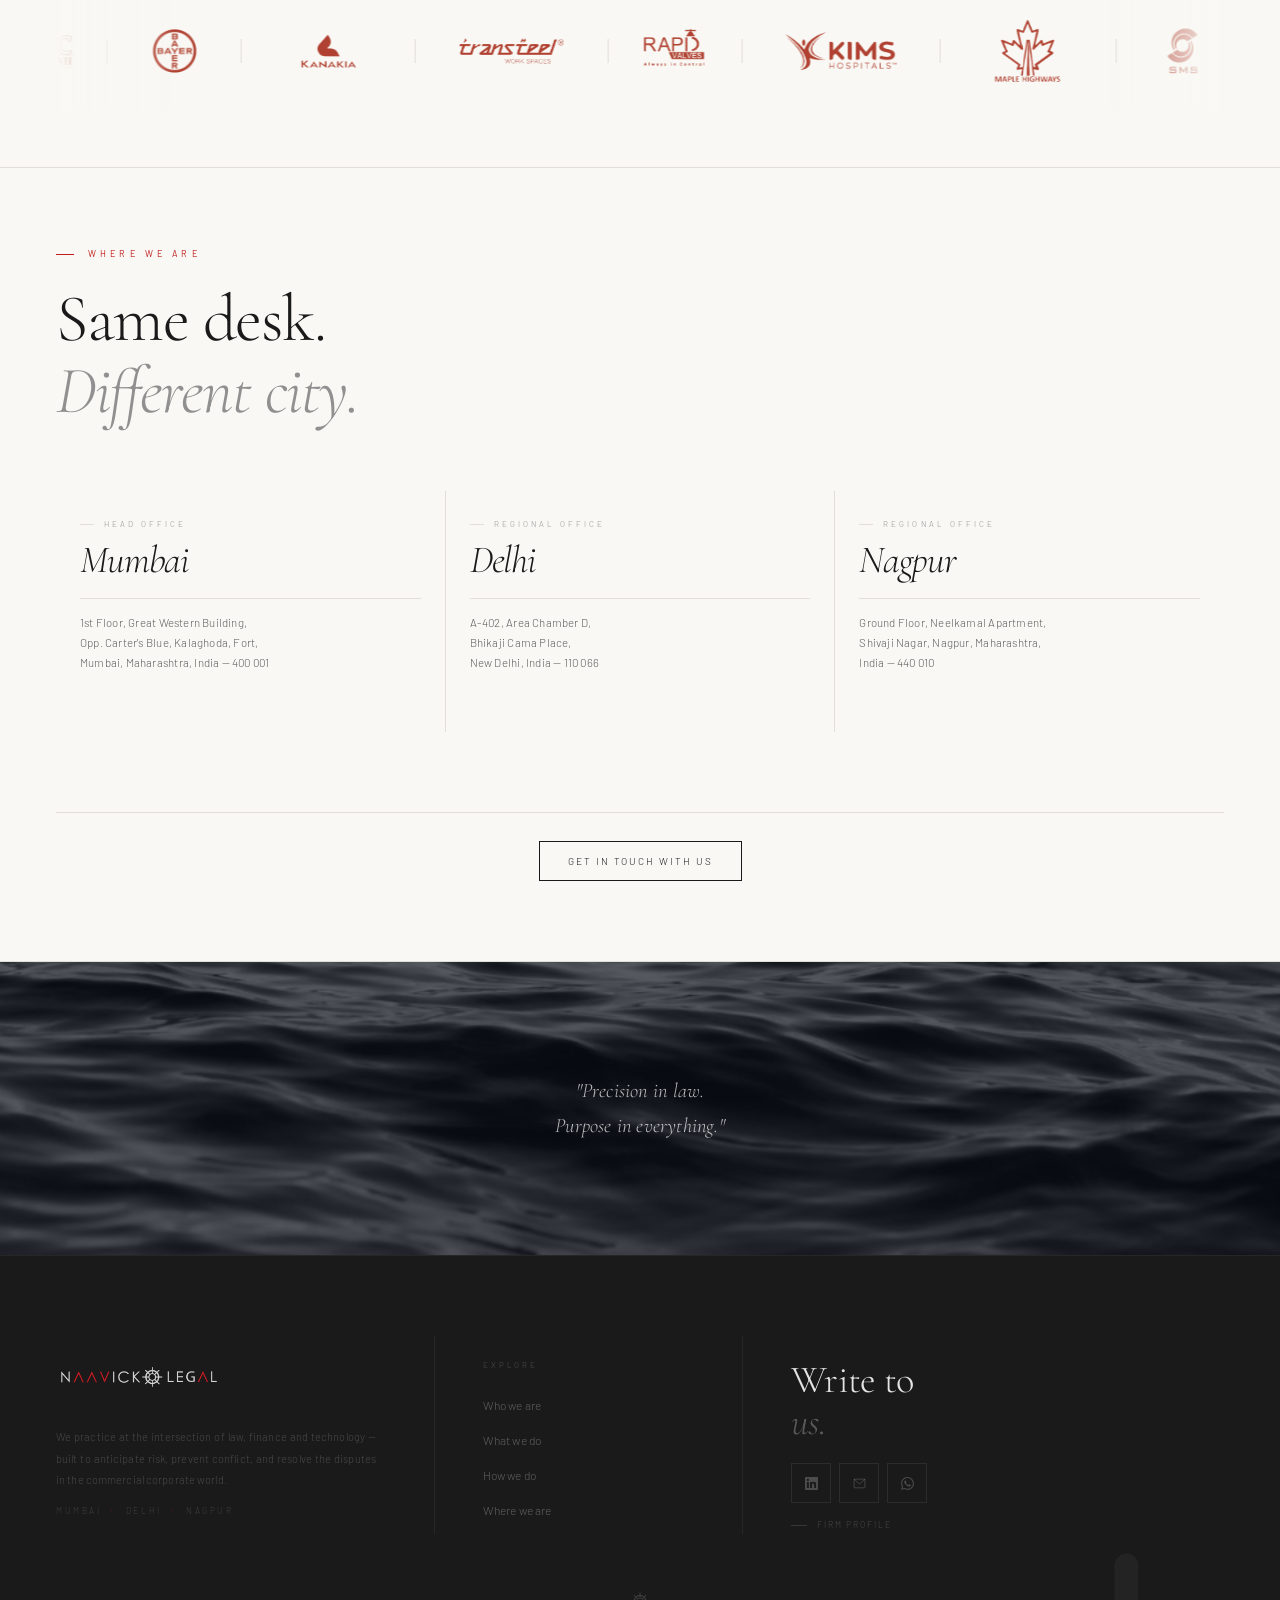
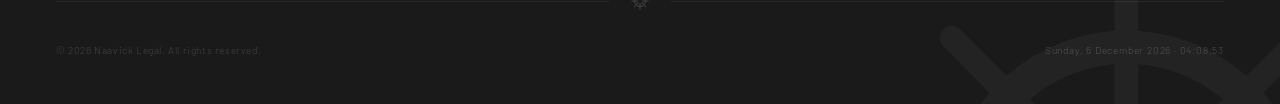
==== commit f931139d: "Add subtle "We're Hiring" cue in homepage nav Small hiring note with a pulsing red dot, placed left " ====
--- a/index.html
+++ b/index.html
@@ -790,6 +790,31 @@
   transition:background .36s var(--ease),color .36s var(--ease),border-color .36s var(--ease);
 }
 .disc-btn:hover{background:var(--ch);color:var(--ww);}
+
+/* ── NAV HIRING CUE (subtle, left of "Write to us") ── */
+.nav-right{display:flex;align-items:center;gap:24px;}
+.nav-hiring{
+  display:inline-flex;align-items:center;gap:9px;
+  font-family:'Barlow',sans-serif;
+  font-size:8.5px;letter-spacing:0.26em;text-transform:uppercase;
+  color:rgba(255,255,255,0.6);font-weight:300;
+  text-decoration:none;white-space:nowrap;transition:color .3s var(--ease);
+}
+.nav-hiring:hover{color:rgba(255,255,255,0.95);}
+nav.site-nav.scrolled .nav-hiring,
+nav.site-nav.light .nav-hiring{color:var(--mid);}
+nav.site-nav.scrolled .nav-hiring:hover,
+nav.site-nav.light .nav-hiring:hover{color:var(--ch);}
+.nav-hiring .hh-dot{
+  width:6px;height:6px;border-radius:50%;background:var(--crim);flex-shrink:0;
+  animation:hhPulse 2.6s ease-out infinite;
+}
+@keyframes hhPulse{
+  0%{box-shadow:0 0 0 0 rgba(192,28,28,0.5);}
+  70%{box-shadow:0 0 0 7px rgba(192,28,28,0);}
+  100%{box-shadow:0 0 0 0 rgba(192,28,28,0);}
+}
+@media(max-width:960px){ .nav-hiring{display:none;} }
 </style>
 </head>
 <body>
@@ -840,7 +865,10 @@
     <li><a href="how-we-do.html">How we do</a></li>
     <li><a href="where-we-are.html">Where we are</a></li>
   </ul>
-  <a href="mailto:office@naavick.com" class="nav-cta">Write to us</a>
+  <div class="nav-right">
+    <a class="nav-hiring" href="what-we-do.html#hiring"><span class="hh-dot"></span>We're Hiring</a>
+    <a href="mailto:office@naavick.com" class="nav-cta">Write to us</a>
+  </div>
   <div class="nav-mobile-btn" onclick="openMenu()"><span></span><span></span></div>
 </nav>
 
